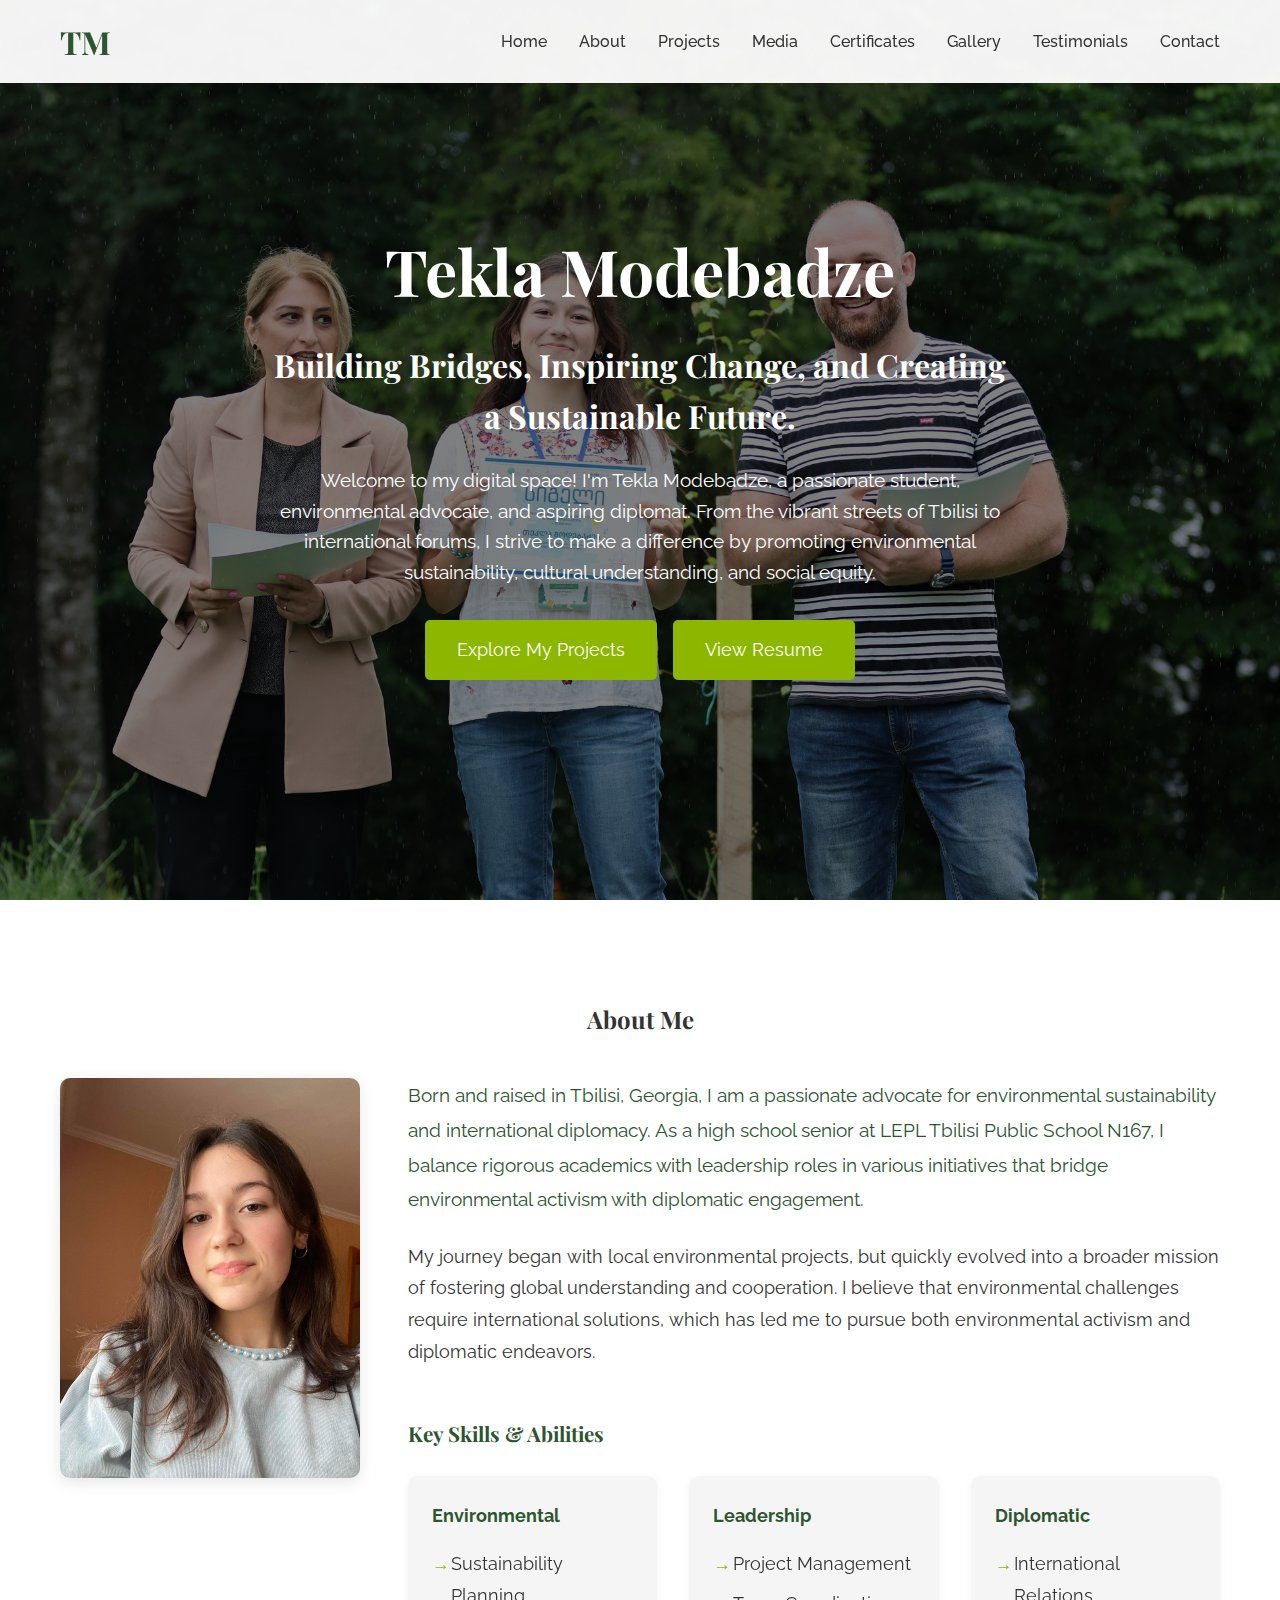
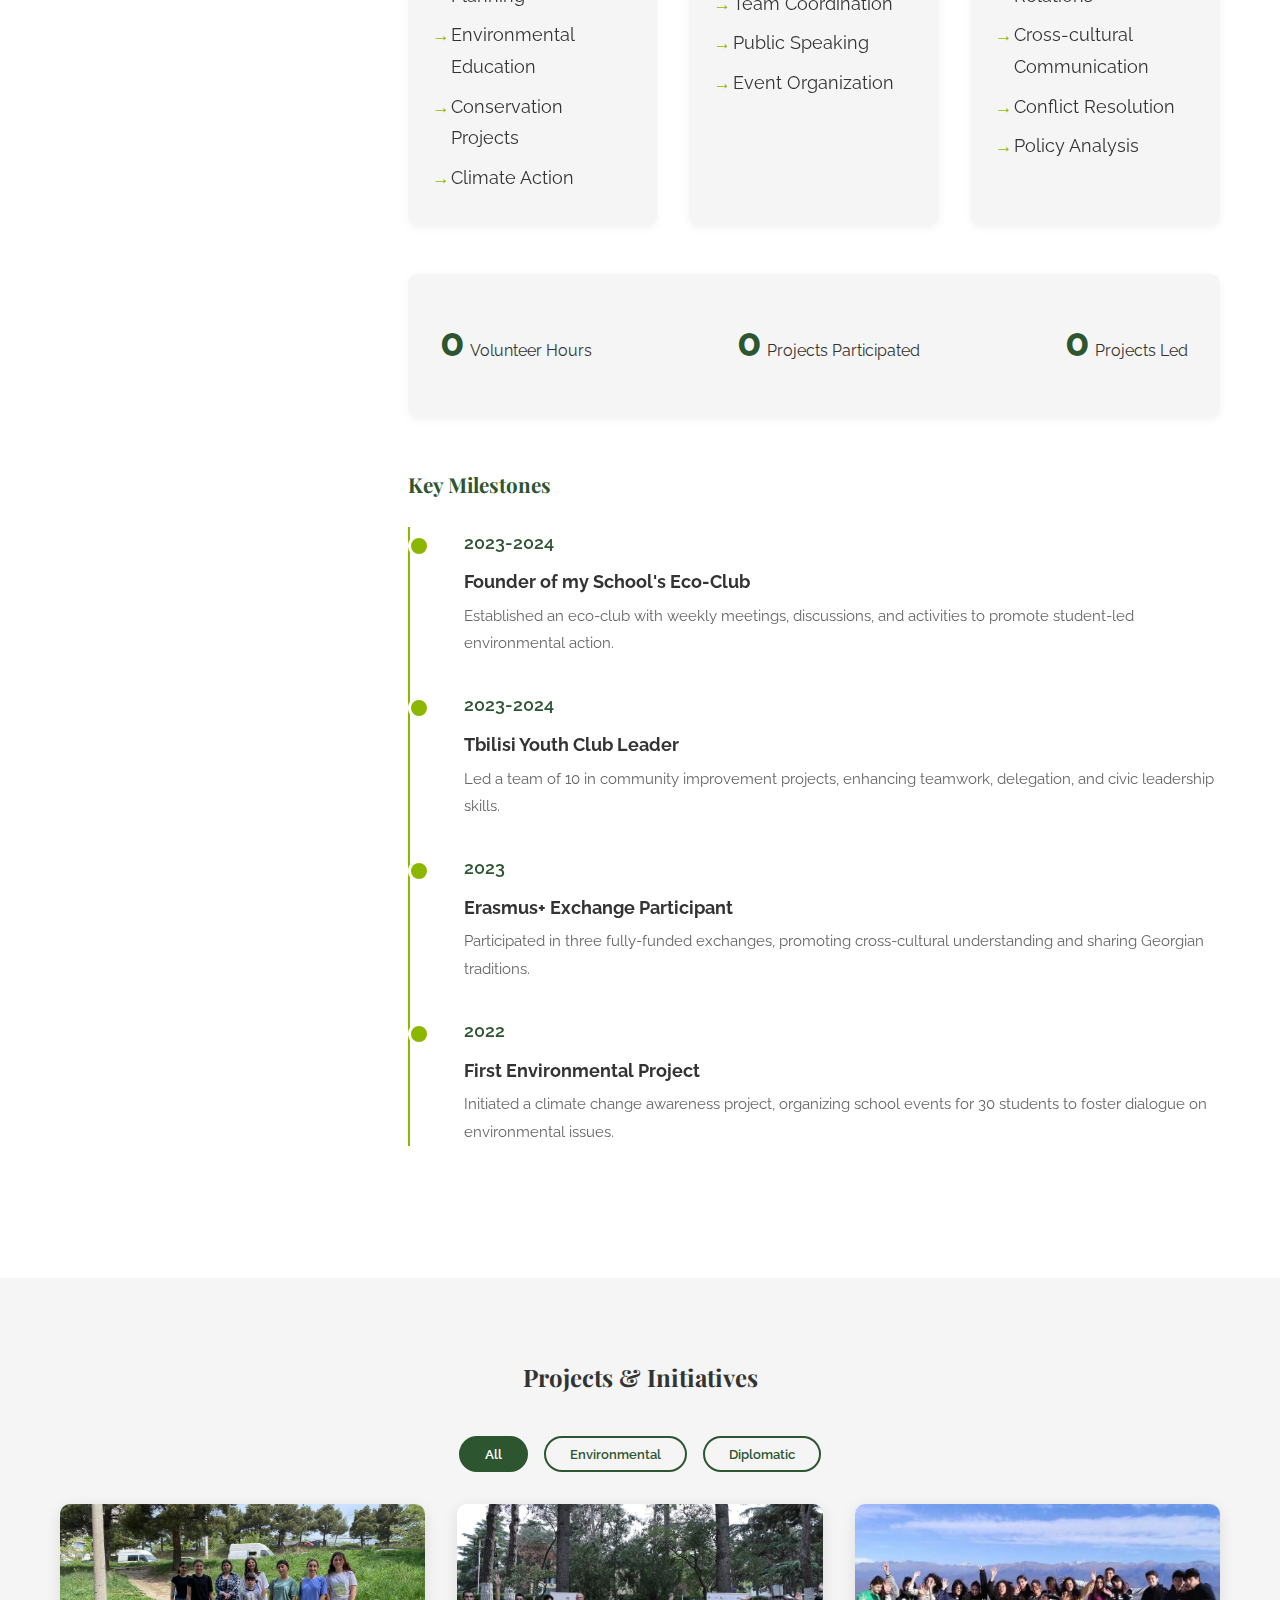
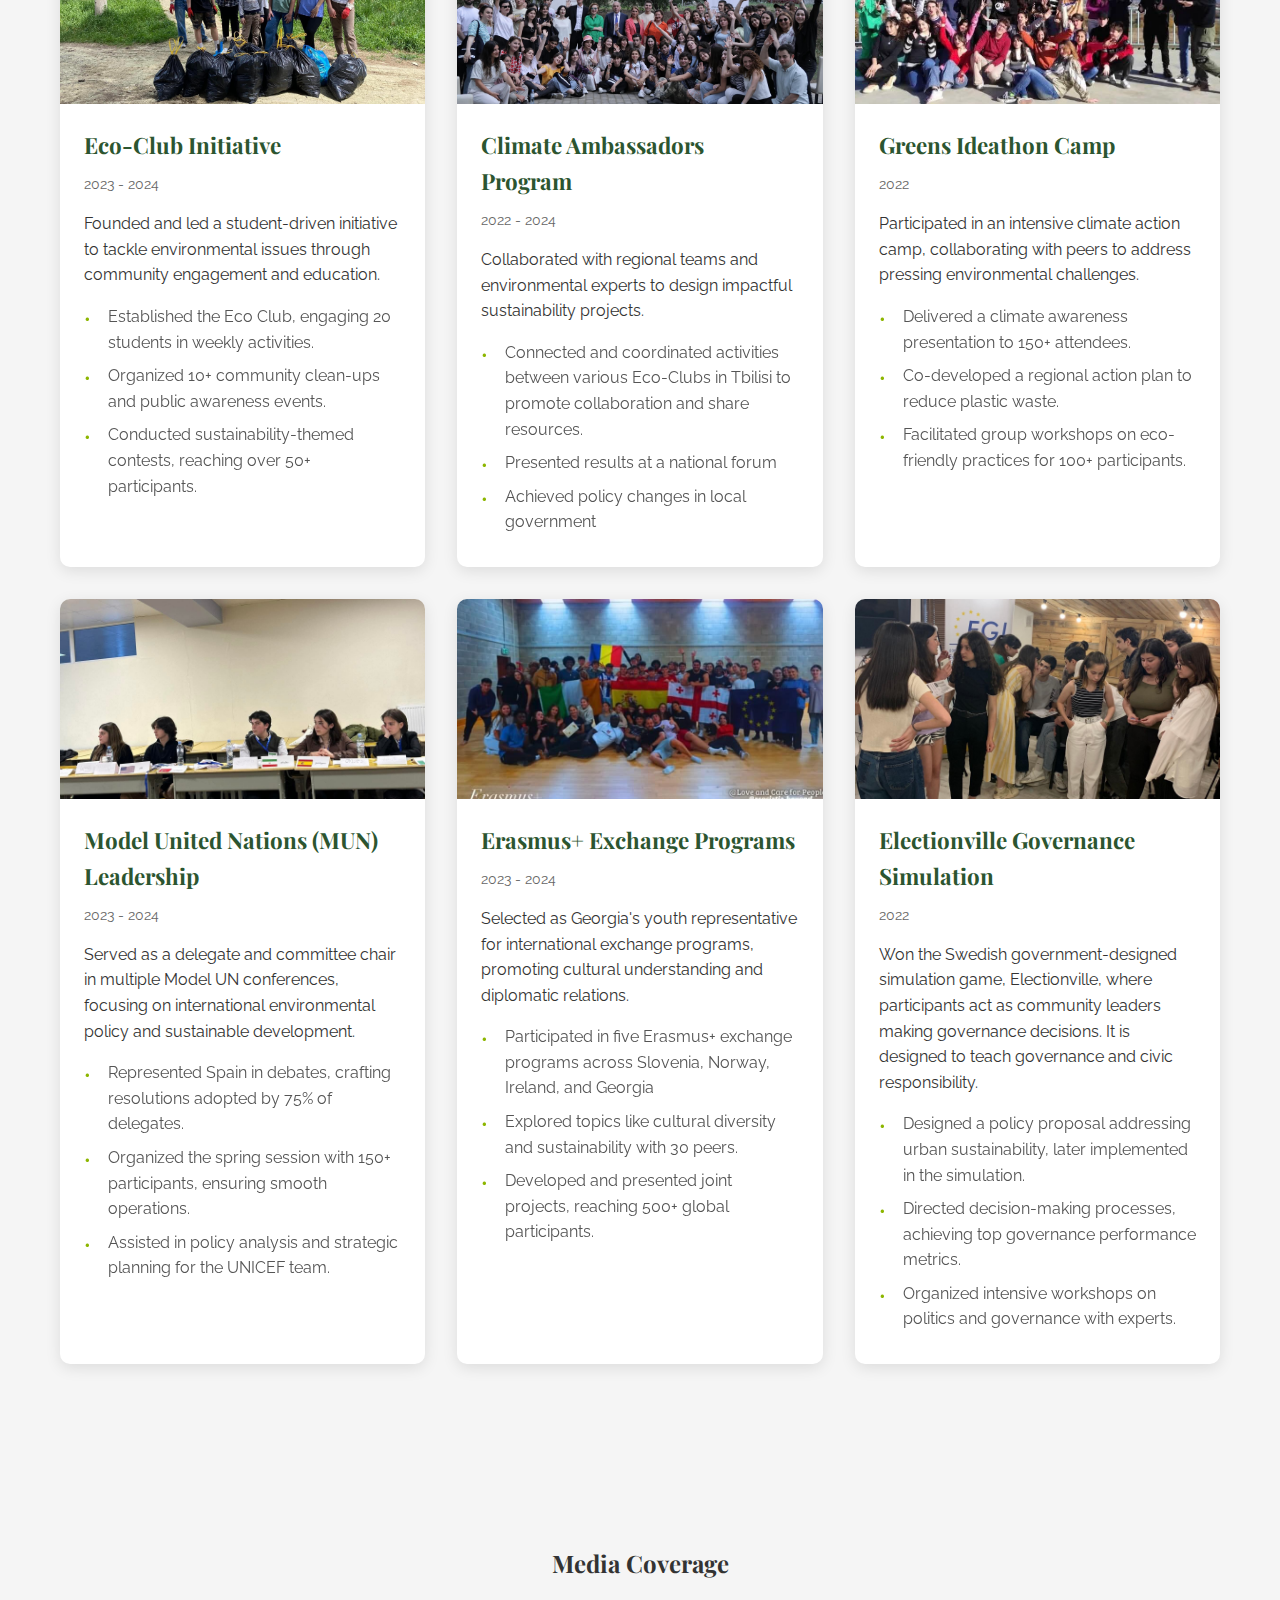
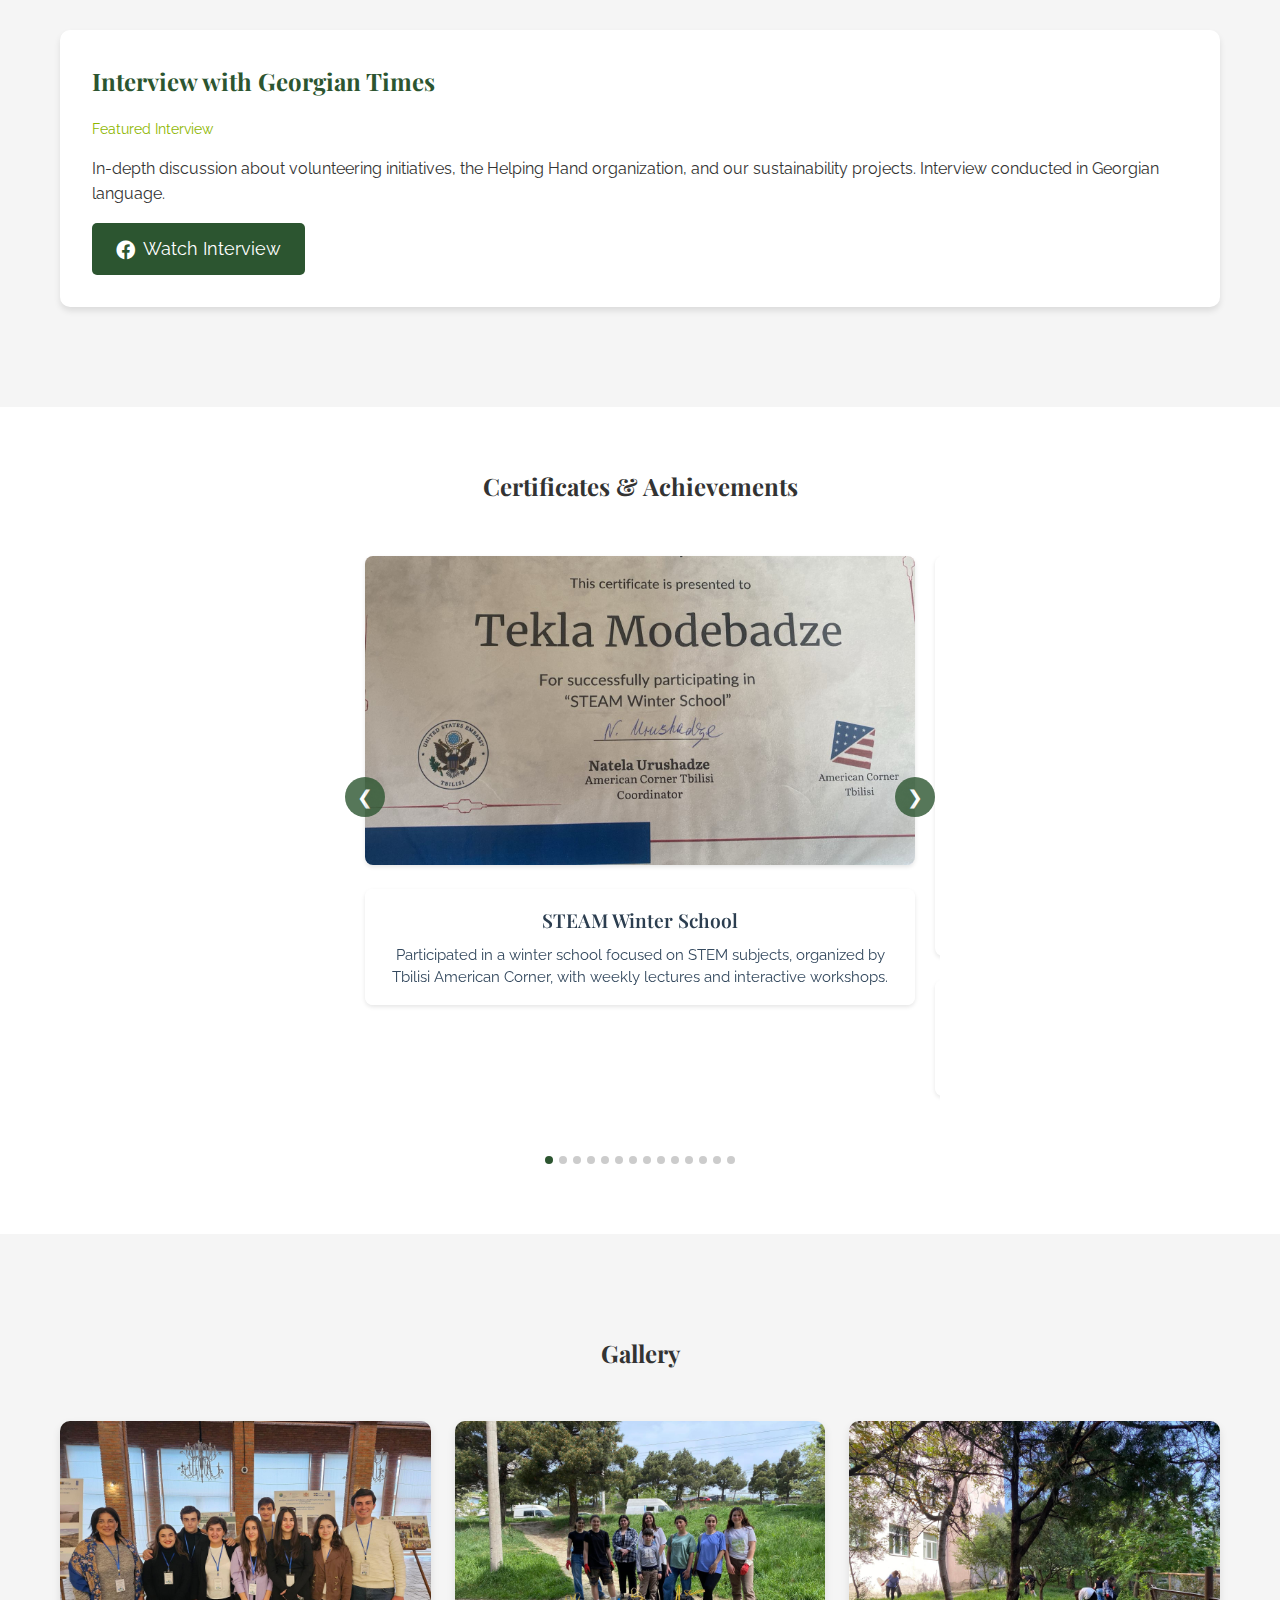
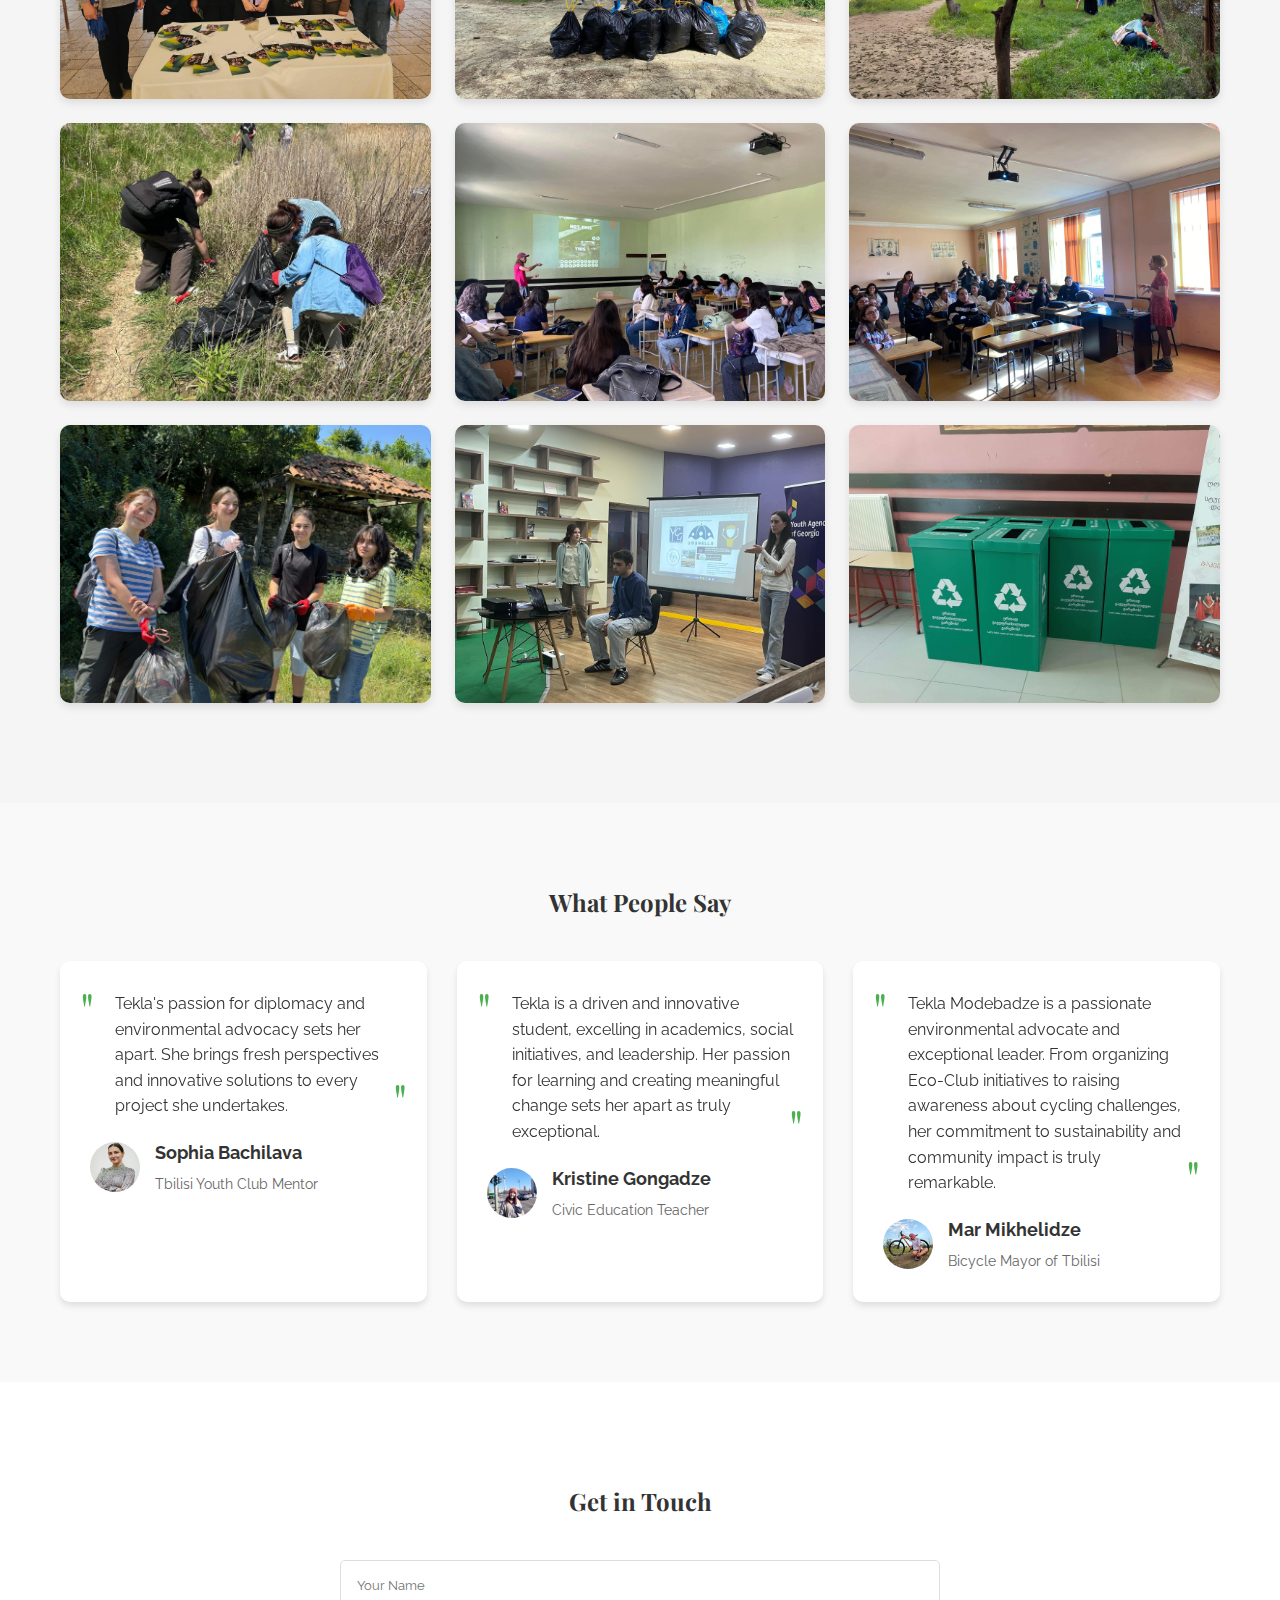
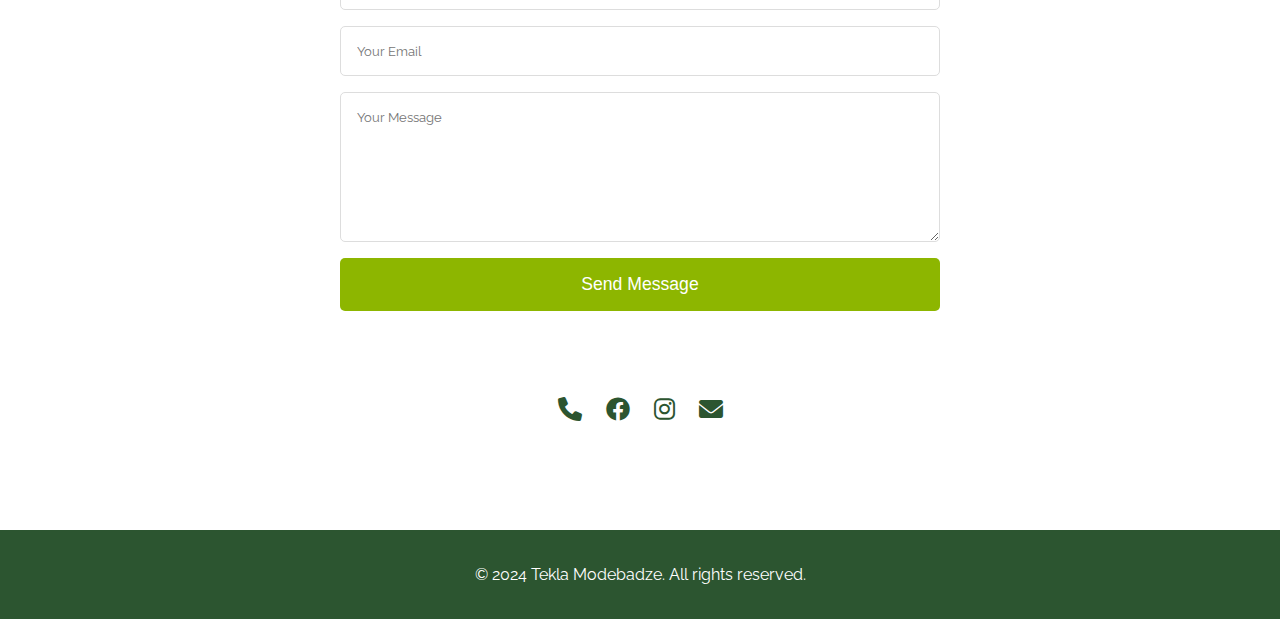
==== index.html @ 267bbb28 "Edited the projects section and added animated impact numbers" ====
<!DOCTYPE html>
<html lang="en">
  <head>
    <meta charset="UTF-8" />
    <meta name="viewport" content="width=device-width, initial-scale=1.0" />
    <title>Tekla Modebadze - Environmental Activist</title>

    <!-- Favicon -->
    <link rel="icon" type="image/svg+xml" href="favicon.svg" />
    <link rel="icon" type="image/png" href="favicon.png" />
    <!-- SEO Meta Tags -->
    <meta
      name="description"
      content="Tekla Modebadze - Environmental activist, student, and aspiring diplomat from Tbilisi, Georgia. Passionate about sustainability, cultural understanding, and social equity."
    />
    <meta
      name="keywords"
      content="Tekla Modebadze, Environmental Activist, Georgia, Tbilisi, Sustainability, Student Activist"
    />
    <meta name="author" content="Tekla Modebadze" />

    <!-- Google Analytics -->
    <script
      async
      src="https://www.googletagmanager.com/gtag/js?id=G-9ZKE1VG9BZ"
    ></script>
    <script>
      window.dataLayer = window.dataLayer || [];
      function gtag() {
        dataLayer.push(arguments);
      }
      gtag("js", new Date());
      gtag("config", "G-9ZKE1VG9BZ");
    </script>

    <!-- Open Graph / Social Media Meta Tags -->
    <meta
      property="og:title"
      content="Tekla Modebadze - Environmental Activist"
    />
    <meta
      property="og:description"
      content="Environmental activist, student, and aspiring diplomat from Tbilisi, Georgia. Passionate about sustainability and social equity."
    />
    <meta property="og:type" content="website" />

    <!-- Structured Data for Google -->
    <script type="application/ld+json">
      {
        "@context": "https://schema.org",
        "@type": "Person",
        "name": "Tekla Modebadze",
        "url": "https://tekklamodebadze.github.io",
        "jobTitle": "Environmental Activist",
        "description": "Environmental activist, student, and aspiring diplomat from Tbilisi, Georgia",
        "address": {
          "@type": "PostalAddress",
          "addressLocality": "Tbilisi",
          "addressCountry": "Georgia"
        }
      }
    </script>

    <link rel="stylesheet" href="styles.css" />
    <link
      rel="stylesheet"
      href="https://cdnjs.cloudflare.com/ajax/libs/font-awesome/6.0.0/css/all.min.css"
    />
    <link
      href="https://fonts.googleapis.com/css2?family=Playfair+Display:wght@400;700&family=Raleway:wght@300;400;600&display=swap"
      rel="stylesheet"
    />
  </head>
  <body>
    <nav class="navbar">
      <div class="nav-content">
        <div class="logo">TM</div>
        <button class="mobile-menu-btn">
          <span></span>
          <span></span>
          <span></span>
        </button>
        <ul class="nav-links">
          <li><a href="#home">Home</a></li>
          <li><a href="#about">About</a></li>
          <li><a href="#projects">Projects</a></li>
          <li><a href="#media">Media</a></li>
          <li><a href="#certificates">Certificates</a></li>
          <li><a href="#gallery">Gallery</a></li>
          <li><a href="#testimonials">Testimonials</a></li>
          <li><a href="#contact">Contact</a></li>
        </ul>
      </div>
    </nav>

    <section id="home" class="hero">
      <div class="hero-content">
        <h1>Tekla Modebadze</h1>
        <h2>
          Building Bridges, Inspiring Change, and Creating a Sustainable Future.
        </h2>
        <p>
          Welcome to my digital space! I'm Tekla Modebadze, a passionate
          student, environmental advocate, and aspiring diplomat. From the
          vibrant streets of Tbilisi to international forums, I strive to make a
          difference by promoting environmental sustainability, cultural
          understanding, and social equity.
        </p>
        <div class="hero-buttons">
          <a href="#projects" class="cta-button">Explore My Projects</a>
          <a
            href="resume/Tekla_Modebadze_Resume.pdf"
            target="_blank"
            class="cta-button resume-btn"
            >View Resume</a
          >
        </div>
      </div>
    </section>

    <section id="about" class="about">
      <div class="container">
        <h2>About Me</h2>
        <div class="about-content">
          <div class="about-image">
            <img src="images/my_headshot.jpg" alt="Tekla Modebadze" />
          </div>
          <div class="about-text">
            <p class="bio-intro">
              Born and raised in Tbilisi, Georgia, I am a passionate advocate
              for environmental sustainability and international diplomacy. As a
              high school senior at LEPL Tbilisi Public School N167, I balance
              rigorous academics with leadership roles in various initiatives
              that bridge environmental activism with diplomatic engagement.
            </p>
            <p class="bio-detail">
              My journey began with local environmental projects, but quickly
              evolved into a broader mission of fostering global understanding
              and cooperation. I believe that environmental challenges require
              international solutions, which has led me to pursue both
              environmental activism and diplomatic endeavors.
            </p>

            <div class="skills-section">
              <h3>Key Skills & Abilities</h3>
              <div class="skills-grid">
                <div class="skill-category">
                  <h4>Environmental</h4>
                  <ul>
                    <li>Sustainability Planning</li>
                    <li>Environmental Education</li>
                    <li>Conservation Projects</li>
                    <li>Climate Action</li>
                  </ul>
                </div>
                <div class="skill-category">
                  <h4>Leadership</h4>
                  <ul>
                    <li>Project Management</li>
                    <li>Team Coordination</li>
                    <li>Public Speaking</li>
                    <li>Event Organization</li>
                  </ul>
                </div>
                <div class="skill-category">
                  <h4>Diplomatic</h4>
                  <ul>
                    <li>International Relations</li>
                    <li>Cross-cultural Communication</li>
                    <li>Conflict Resolution</li>
                    <li>Policy Analysis</li>
                  </ul>
                </div>
              </div>
            </div>

            <div class="impact-numbers">
              <div class="impact-item">
                <span class="number" data-target="500">0</span>
                <span class="label">Volunteer Hours</span>
              </div>
              <div class="impact-item">
                <span class="number" data-target="20">0</span>
                <span class="label">Projects Participated</span>
              </div>
              <div class="impact-item">
                <span class="number" data-target="10">0</span>
                <span class="label">Projects Led</span>
              </div>
            </div>

            <div class="timeline-section">
              <h3>Key Milestones</h3>
              <div class="timeline">
                <div class="timeline-item">
                  <div class="timeline-date">2023-2024</div>
                  <div class="timeline-content">
                    <h4>Founder of my School's Eco-Club</h4>
                    <p>
                      Established an eco-club with weekly meetings, discussions,
                      and activities to promote student-led environmental
                      action.
                    </p>
                  </div>
                </div>
                <div class="timeline-item">
                  <div class="timeline-date">2023-2024</div>
                  <div class="timeline-content">
                    <h4>Tbilisi Youth Club Leader</h4>
                    <p>
                      Led a team of 10 in community improvement projects,
                      enhancing teamwork, delegation, and civic leadership
                      skills.
                    </p>
                  </div>
                </div>
                <div class="timeline-item">
                  <div class="timeline-date">2023</div>
                  <div class="timeline-content">
                    <h4>Erasmus+ Exchange Participant</h4>
                    <p>
                      Participated in three fully-funded exchanges, promoting
                      cross-cultural understanding and sharing Georgian
                      traditions.
                    </p>
                  </div>
                </div>
                <div class="timeline-item">
                  <div class="timeline-date">2022</div>
                  <div class="timeline-content">
                    <h4>First Environmental Project</h4>
                    <p>
                      Initiated a climate change awareness project, organizing
                      school events for 30 students to foster dialogue on
                      environmental issues.
                    </p>
                  </div>
                </div>
              </div>
            </div>
          </div>
        </div>
      </div>
    </section>

    <section id="projects" class="projects">
      <div class="container">
        <h2>Projects & Initiatives</h2>
        <div class="category-tabs">
          <button class="category-tab active" data-category="all">All</button>
          <button class="category-tab" data-category="environmental">
            Environmental
          </button>
          <button class="category-tab" data-category="diplomatic">
            Diplomatic
          </button>
        </div>
        <div class="projects-grid">
          <!-- Environmental Projects -->
          <div class="project-card" data-category="environmental">
            <div class="project-image">
              <img
                src="project_images/IMG_4350.JPG"
                alt="Eco-Club Initiative"
              />
            </div>
            <div class="project-content">
              <h3>Eco-Club Initiative</h3>
              <p class="project-date">2023 - 2024</p>
              <p class="project-description">
                Founded and led a student-driven initiative to tackle
                environmental issues through community engagement and education.
              </p>
              <ul class="project-highlights">
                <li>
                  Established the Eco Club, engaging 20 students in weekly
                  activities.
                </li>
                <li>
                  Organized 10+ community clean-ups and public awareness events.
                </li>
                <li>
                  Conducted sustainability-themed contests, reaching over 50+
                  participants.
                </li>
              </ul>
            </div>
          </div>

          <div class="project-card" data-category="environmental">
            <div class="project-image">
              <img
                src="project_images/climate ambassador camp.JPG"
                alt="Climate Ambassadors Program"
              />
            </div>
            <div class="project-content">
              <h3>Climate Ambassadors Program</h3>
              <p class="project-date">2022 - 2024</p>
              <p class="project-description">
                Collaborated with regional teams and environmental experts to
                design impactful sustainability projects.
              </p>
              <ul class="project-highlights">
                <li>
                  Connected and coordinated activities between various Eco-Clubs
                  in Tbilisi to promote collaboration and share resources.
                </li>
                <li>Presented results at a national forum</li>
                <li>Achieved policy changes in local government</li>
              </ul>
            </div>
          </div>

          <div class="project-card" data-category="environmental">
            <div class="project-image">
              <img
                src="project_images/Greens Camp.jpg"
                alt="Greens Ideathon Camp"
              />
            </div>
            <div class="project-content">
              <h3>Greens Ideathon Camp</h3>
              <p class="project-date">2022</p>
              <p class="project-description">
                Participated in an intensive climate action camp, collaborating
                with peers to address pressing environmental challenges.
              </p>
              <ul class="project-highlights">
                <li>
                  Delivered a climate awareness presentation to 150+ attendees.
                </li>
                <li>
                  Co-developed a regional action plan to reduce plastic waste.
                </li>
                <li>
                  Facilitated group workshops on eco-friendly practices for 100+
                  participants.
                </li>
              </ul>
            </div>
          </div>

          <!-- Diplomatic Projects -->
          <div class="project-card" data-category="diplomatic">
            <div class="project-image">
              <img
                src="project_images/spain delegate MUN.JPG"
                alt="Model United Nations (MUN) Leadership"
              />
            </div>
            <div class="project-content">
              <h3>Model United Nations (MUN) Leadership</h3>
              <p class="project-date">2023 - 2024</p>
              <p class="project-description">
                Served as a delegate and committee chair in multiple Model UN
                conferences, focusing on international environmental policy and
                sustainable development.
              </p>
              <ul class="project-highlights">
                <li>
                  Represented Spain in debates, crafting resolutions adopted by
                  75% of delegates.
                </li>
                <li>
                  Organized the spring session with 150+ participants, ensuring
                  smooth operations.
                </li>
                <li>
                  Assisted in policy analysis and strategic planning for the
                  UNICEF team.
                </li>
              </ul>
            </div>
          </div>

          <div class="project-card" data-category="diplomatic">
            <div class="project-image">
              <img
                src="project_images/Erasmus in Ireland.jpg"
                alt="Erasmus+ Exchange Programs"
              />
            </div>
            <div class="project-content">
              <h3>Erasmus+ Exchange Programs</h3>
              <p class="project-date">2023 - 2024</p>
              <p class="project-description">
                Selected as Georgia's youth representative for international
                exchange programs, promoting cultural understanding and
                diplomatic relations.
              </p>
              <ul class="project-highlights">
                <li>
                  Participated in five Erasmus+ exchange programs across
                  Slovenia, Norway, Ireland, and Georgia
                </li>
                <li>
                  Explored topics like cultural diversity and sustainability
                  with 30 peers.
                </li>
                <li>
                  Developed and presented joint projects, reaching 500+ global
                  participants.
                </li>
              </ul>
            </div>
          </div>

          <div class="project-card" data-category="diplomatic">
            <div class="project-image">
              <img
                src="project_images/electionville .JPG"
                alt="Electionville Governance Simulation"
              />
            </div>
            <div class="project-content">
              <h3>Electionville Governance Simulation</h3>
              <p class="project-date">2022</p>
              <p class="project-description">
                Won the Swedish government-designed simulation game,
                Electionville, where participants act as community leaders
                making governance decisions. It is designed to teach governance
                and civic responsibility.
              </p>
              <ul class="project-highlights">
                <li>
                  Designed a policy proposal addressing urban sustainability,
                  later implemented in the simulation.
                </li>
                <li>
                  Directed decision-making processes, achieving top governance
                  performance metrics.
                </li>
                <li>
                  Organized intensive workshops on politics and governance with
                  experts.
                </li>
              </ul>
            </div>
          </div>
        </div>
      </div>
    </section>

    <section id="media" class="media">
      <div class="container">
        <h2>Media Coverage</h2>
        <div class="media-grid">
          <div class="media-item">
            <div class="media-content">
              <h3>Interview with Georgian Times</h3>
              <p class="media-date">Featured Interview</p>
              <p class="project-description">
                In-depth discussion about volunteering initiatives, the Helping
                Hand organization, and our sustainability projects. Interview
                conducted in Georgian language.
              </p>
              <div class="media-social">
                <a
                  href="https://web.facebook.com/TVGeorgiantimes1/videos/1507266073519508"
                  target="_blank"
                  class="media-link"
                >
                  <i class="fab fa-facebook"></i> Watch Interview
                </a>
              </div>
            </div>
          </div>
        </div>
      </div>
    </section>

    <section id="certificates" class="certificates">
      <div class="container">
        <h2>Certificates & Achievements</h2>
        <div class="carousel-container">
          <div class="carousel-wrapper">
            <div class="carousel">
              <div class="carousel-slide">
                <img
                  src="certificates/WhatsApp Image 2024-11-22 at 09.00.56_4628edb5.jpg"
                  alt="STEAM Winter School Certificate"
                />
                <div class="certificate-description">
                  <h3>STEAM Winter School</h3>
                  <p>
                    Participated in a winter school focused on STEM subjects,
                    organized by Tbilisi American Corner, with weekly lectures
                    and interactive workshops.
                  </p>
                </div>
              </div>
              <div class="carousel-slide">
                <img
                  src="certificates/WhatsApp Image 2024-11-22 at 09.27.51_3d05eb66.jpg"
                  alt="Model United Nations Certificate"
                />
                <div class="certificate-description">
                  <h3>Model United Nations (MUN)</h3>
                  <p>
                    Served as an organizer, ensuring smooth project execution,
                    advising delegates, and assisting committee chairs.
                  </p>
                </div>
              </div>
              <div class="carousel-slide">
                <img
                  src="certificates/WhatsApp Image 2024-11-22 at 09.27.52_38df2a51.jpg"
                  alt="Electionville Simulation Certificate"
                />
                <div class="certificate-description">
                  <h3>Electionville Simulation</h3>
                  <p>
                    Participated in a Swedish government simulation game, acting
                    as a political party member to design an optimal city plan
                    and gain public support.
                  </p>
                </div>
              </div>
              <div class="carousel-slide">
                <img
                  src="certificates/WhatsApp Image 2024-11-22 at 09.27.53_a1383c9e.jpg"
                  alt="Franklin Academy Certificate"
                />
                <div class="certificate-description">
                  <h3>
                    Franklin Academy – Politics, Law, Economics, and
                    International Relations
                  </h3>
                  <p>
                    Completed a two-month weekend course featuring lectures and
                    discussions on core topics like politics, law, and
                    economics.
                  </p>
                </div>
              </div>
              <div class="carousel-slide">
                <img
                  src="certificates/WhatsApp Image 2024-11-22 at 09.27.53_da9d1df8.jpg"
                  alt="Franklin Academy Module I Certificate"
                />
                <div class="certificate-description">
                  <h3>Franklin Academy Module I Completion</h3>
                  <p>
                    Earned a certificate for completing the first module,
                    focusing on multidisciplinary education in humanities and
                    social sciences.
                  </p>
                </div>
              </div>
              <div class="carousel-slide">
                <img
                  src="certificates/WhatsApp Image 2024-11-22 at 09.27.54_02a00c94.jpg"
                  alt="Practically Speaking Certificate"
                />
                <div class="certificate-description">
                  <h3>Practically Speaking English Course</h3>
                  <p>
                    Attended a one-week intensive speaking course with American
                    teachers to enhance English communication skills.
                  </p>
                </div>
              </div>
              <div class="carousel-slide">
                <img
                  src="certificates/WhatsApp Image 2024-11-22 at 09.27.55_1b890014.jpg"
                  alt="Civic Education Teachers Forum Certificate"
                />
                <div class="certificate-description">
                  <h3>Civic Education Teachers Forum – Volunteer</h3>
                  <p>
                    Assisted in organizing and logistical support for the forum,
                    contributing to its smooth operation.
                  </p>
                </div>
              </div>
              <div class="carousel-slide">
                <img
                  src="certificates/WhatsApp Image 2024-11-22 at 09.27.55_b8d0922c.jpg"
                  alt="Step Forward Success Academy Certificate"
                />
                <div class="certificate-description">
                  <h3>Step Forward – Success Academy Graduate</h3>
                  <p>
                    Completed a nine-month project sponsored by PH
                    International. Attended weekly lectures, planned and
                    implemented projects addressing stray animal welfare,
                    environmental protection, and career orientation.
                  </p>
                </div>
              </div>
              <div class="carousel-slide">
                <img
                  src="certificates/WhatsApp Image 2024-11-22 at 09.27.56_70b25c10.jpg"
                  alt="Climate Ambassadors Camp Certificate"
                />
                <div class="certificate-description">
                  <h3>Climate Ambassadors Camp</h3>
                  <p>
                    Participated in workshops on environmental awareness and
                    impactful project planning, resulting in a local
                    environmental initiative.
                  </p>
                </div>
              </div>
              <div class="carousel-slide">
                <img
                  src="certificates/WhatsApp Image 2024-11-22 at 09.27.57_2a76a2e4.jpg"
                  alt="Develop Your City Certificate"
                />
                <div class="certificate-description">
                  <h3>Develop Your City Event</h3>
                  <p>
                    Represented school as a presenter, showcasing a detailed
                    urban development plan during the event.
                  </p>
                </div>
              </div>
              <div class="carousel-slide">
                <img
                  src="certificates/WhatsApp Image 2024-11-22 at 09.27.58_1f2605e4.jpg"
                  alt="Tbilisi Book Fest Certificate"
                />
                <div class="certificate-description">
                  <h3>Volunteer at Tbilisi Book Fest</h3>
                  <p>
                    Supported event organizers and engaged attendees in
                    promoting literature and reading culture.
                  </p>
                </div>
              </div>
              <div class="carousel-slide">
                <img
                  src="certificates/WhatsApp Image 2024-11-22 at 09.27.58_35037949.jpg"
                  alt="School Literature Conference Certificate"
                />
                <div class="certificate-description">
                  <h3>School Literature Conference</h3>
                  <p>
                    Presented an original paper at the conference, earning
                    recognition for academic contribution.
                  </p>
                </div>
              </div>
              <div class="carousel-slide">
                <img
                  src="certificates/WhatsApp Image 2024-11-22 at 09.27.58_608c64ec.jpg"
                  alt="General Mazniashvili Youth Legion Certificate"
                />
                <div class="certificate-description">
                  <h3>General Mazniashvili Youth Legion Graduate</h3>
                  <p>
                    Completed a three-month military and hiking course combining
                    theoretical lectures and practical outdoor exercises.
                  </p>
                </div>
              </div>
              <div class="carousel-slide">
                <img
                  src="certificates/WhatsApp Image 2024-11-22 at 09.27.58_f64fbbc0.jpg"
                  alt="Army Camp Certificate"
                />
                <div class="certificate-description">
                  <h3>Army Camp Participant</h3>
                  <p>
                    Selected as one of ten students to represent the school in a
                    five-day camp focused on military training, physical
                    activities, and team-building exercises.
                  </p>
                </div>
              </div>
            </div>
          </div>
          <button class="carousel-button prev" aria-label="Previous slide">
            ❮
          </button>
          <button class="carousel-button next" aria-label="Next slide">
            ❯
          </button>
          <div class="carousel-dots"></div>
        </div>
      </div>
    </section>

    <section id="gallery" class="gallery">
      <div class="container">
        <h2>Gallery</h2>
        <div class="gallery-grid">
          <div class="gallery-item">
            <img
              src="gallery_images/IMG_4203.JPG"
              alt="Gallery Image 1 - Tekla Modebadze at a community event"
            />
          </div>
          <div class="gallery-item">
            <img
              src="gallery_images/IMG_4350.JPG"
              alt="Gallery Image 2 - Tekla Modebadze participating in a tree planting event"
            />
          </div>
          <div class="gallery-item">
            <img
              src="gallery_images/IMG_4351.JPG"
              alt="Gallery Image 3 - Tekla Modebadze with a group of volunteers"
            />
          </div>
          <div class="gallery-item">
            <img
              src="gallery_images/IMG_4352.JPG"
              alt="Gallery Image 4 - Tekla Modebadze at a conference"
            />
          </div>
          <div class="gallery-item">
            <img
              src="gallery_images/IMG_4354.JPG"
              alt="Gallery Image 5 - Tekla Modebadze with a certificate"
            />
          </div>
          <div class="gallery-item">
            <img
              src="gallery_images/IMG_4356.JPG"
              alt="Gallery Image 6 - Tekla Modebadze at a workshop"
            />
          </div>
          <div class="gallery-item">
            <img
              src="gallery_images/IMG_4387.JPG"
              alt="Gallery Image 7 - Tekla Modebadze with a group of students"
            />
          </div>
          <div class="gallery-item">
            <img
              src="gallery_images/IMG_4388.JPG"
              alt="Gallery Image 8 - Tekla Modebadze at a community event"
            />
          </div>
          <div class="gallery-item">
            <img
              src="gallery_images/IMG_4395.JPG"
              alt="Gallery Image 9 - Tekla Modebadze with a certificate"
            />
          </div>
        </div>
      </div>
    </section>
    <section id="testimonials" class="testimonials">
      <div class="container">
        <h2>What People Say</h2>
        <div class="testimonials-grid">
          <div class="testimonial-card">
            <div class="testimonial-content">
              <p>
                Tekla's passion for diplomacy and environmental advocacy sets
                her apart. She brings fresh perspectives and innovative
                solutions to every project she undertakes.
              </p>
            </div>
            <div class="testimonial-author">
              <img src="testimonial_pics/Sophia.jpg" alt="Sophia Bachilava" />
              <div class="author-info">
                <h4>Sophia Bachilava</h4>
                <p>Tbilisi Youth Club Mentor</p>
              </div>
            </div>
          </div>

          <div class="testimonial-card">
            <div class="testimonial-content">
              <p>
                Tekla is a driven and innovative student, excelling in
                academics, social initiatives, and leadership. Her passion for
                learning and creating meaningful change sets her apart as truly
                exceptional.
              </p>
            </div>
            <div class="testimonial-author">
              <img src="testimonial_pics/civic.jpg" alt="Kristine Gongadze" />
              <div class="author-info">
                <h4>Kristine Gongadze</h4>
                <p>Civic Education Teacher</p>
              </div>
            </div>
          </div>

          <div class="testimonial-card">
            <div class="testimonial-content">
              <p>
                Tekla Modebadze is a passionate environmental advocate and
                exceptional leader. From organizing Eco-Club initiatives to
                raising awareness about cycling challenges, her commitment to
                sustainability and community impact is truly remarkable.
              </p>
            </div>
            <div class="testimonial-author">
              <img src="testimonial_pics/Mar.jpg" alt="Mar Mikhelidze" />
              <div class="author-info">
                <h4>Mar Mikhelidze</h4>
                <p>Bicycle Mayor of Tbilisi</p>
              </div>
            </div>
          </div>
        </div>
      </div>
    </section>
    <section id="contact" class="contact">
      <div class="container">
        <h2>Get in Touch</h2>
        <div class="contact-content">
          <form
            id="contact-form"
            action="https://formspree.io/f/xzzbvoal"
            method="POST"
          >
            <input type="text" name="name" placeholder="Your Name" required />
            <input
              type="email"
              name="email"
              placeholder="Your Email"
              required
            />
            <textarea
              name="message"
              placeholder="Your Message"
              required
            ></textarea>
            <button type="submit" class="cta-button">Send Message</button>
          </form>
          <div class="social-links">
            <a href="tel:+995599274386" class="social-icon"
              ><i class="fas fa-phone"></i
            ></a>
            <a
              href="https://web.facebook.com/profile.php?id=100016812368158&_rdc=1&_rdr#"
              class="social-icon"
              target="_blank"
              ><i class="fab fa-facebook"></i
            ></a>
            <a
              href="https://www.instagram.com/tekklamodebadze"
              class="social-icon"
              target="_blank"
              ><i class="fab fa-instagram"></i
            ></a>
            <a
              href="mailto:tekklamodebadze@gmail.com"
              class="social-icon"
              target="_blank"
              ><i class="fas fa-envelope"></i
            ></a>
          </div>
        </div>
      </div>
    </section>

    <div id="thank-you-modal" class="modal">
      <div class="modal-content">
        <span class="close-modal">&times;</span>
        <i class="fas fa-check-circle success-icon"></i>
        <h3>Thank You!</h3>
        <p>Your message has been sent successfully.</p>
        <p>I will get back to you soon.</p>
      </div>
    </div>

    <footer>
      <div class="container">
        <p>&copy; 2024 Tekla Modebadze. All rights reserved.</p>
      </div>
    </footer>
    <a href="#" class="back-to-top" aria-label="Back to top">
      <i class="fas fa-arrow-up"></i>
    </a>
    <script>
      // Mobile menu functionality
      const mobileMenuBtn = document.querySelector(".mobile-menu-btn");
      const navLinks = document.querySelector(".nav-links");

      mobileMenuBtn.addEventListener("click", () => {
        navLinks.classList.toggle("active");
      });

      // Close mobile menu when clicking a link
      document.querySelectorAll(".nav-links a").forEach((link) => {
        link.addEventListener("click", () => {
          navLinks.classList.remove("active");
        });
      });
      // Back to top button functionality
      const backToTopButton = document.querySelector(".back-to-top");

      window.addEventListener("scroll", () => {
        if (window.scrollY > 5000) {
          backToTopButton.classList.add("visible");
        } else {
          backToTopButton.classList.remove("visible");
        }
      });

      backToTopButton.addEventListener("click", (e) => {
        e.preventDefault();
        window.scrollTo({
          top: 0,
          behavior: "smooth",
        });
      });
    </script>

    <script src="script.js"></script>
    <script src="js/carousel.js"></script>
  </body>
</html>
---- styles.css ----
/* Global Styles */
:root {
  --primary-color: #2c5530;
  --secondary-color: #8db600;
  --text-color: #333;
  --light-bg: #f5f5f5;
  --white: #ffffff;
  --accent-color: #2c5530; /* Added accent color variable */
}

* {
  margin: 0;
  padding: 0;
  box-sizing: border-box;
}

html {
  scroll-behavior: smooth;
}

body {
  font-family: "Raleway", sans-serif;
  line-height: 1.6;
  color: var(--text-color);
  top: 0 !important;
}

.container {
  max-width: 1200px;
  margin: 0 auto;
  padding: 0 20px;
}

h1,
h2,
h3 {
  font-family: "Playfair Display", serif;
}

/* Global Section Styles */
section:not(.hero) h2 {
  text-align: center;
  margin-bottom: 2.5rem;
  font-family: "Playfair Display", serif;
  color: var(--text-color);
}

@media (max-width: 768px) {
  section:not(.hero) h2 {
    margin-bottom: 2rem;
  }
}

@media (max-width: 480px) {
  section:not(.hero) h2 {
    margin-bottom: 1.8rem;
  }
}

/* Navigation */
.navbar {
  position: fixed;
  width: 100%;
  background-color: rgba(255, 255, 255, 0.95);
  padding: 1rem 0;
  z-index: 1000;
  box-shadow: 0 2px 10px rgba(0, 0, 0, 0.1);
}

.nav-content {
  display: flex;
  justify-content: space-between;
  align-items: center;
  max-width: 1200px;
  margin: 0 auto;
  padding: 0 20px;
}

.logo {
  font-size: 2rem;
  font-weight: bold;
  color: var(--primary-color);
  font-family: "Playfair Display", serif;
}

.nav-links {
  display: flex;
  list-style: none;
  gap: 2rem;
}

.nav-links a {
  text-decoration: none;
  color: var(--text-color);
  font-weight: 500;
  transition: color 0.3s ease;
}

.nav-links a:hover {
  color: var(--secondary-color);
}

.nav-links .active {
  color: var(--accent-color);
}

/* Mobile Menu Button */
.mobile-menu-btn {
  display: none;
  cursor: pointer;
  background: none;
  border: none;
  padding: 0.5rem;
}

.mobile-menu-btn span {
  display: block;
  width: 25px;
  height: 3px;
  background-color: var(--primary-color);
  margin: 5px 0;
  transition: all 0.3s ease;
}

/* Hero Section */
.hero {
  height: 100vh;
  background: linear-gradient(rgba(0, 0, 0, 0.5), rgba(0, 0, 0, 0.5)),
    url("images/hero-bg.jpg");
  background-position: center;
  background-repeat: no-repeat;
  background-size: cover;
  background-attachment: fixed;
  display: flex;
  align-items: center;
  text-align: center;
  color: var(--white);
}

.hero-content {
  text-align: center;
  max-width: 800px;
  margin: 0 auto;
  padding: 2rem;
}

.hero h1 {
  font-size: 4rem;
  margin-bottom: 1rem;
  animation: fadeInUp 1s ease;
  color: var(--white);
}

.hero h2 {
  font-size: 2rem;
  margin-bottom: 1.5rem;
  animation: fadeInUp 1s ease 0.2s;
  animation-fill-mode: backwards;
  color: var(--white);
}

.hero p {
  font-size: 1.2rem;
  margin-bottom: 2rem;
  animation: fadeInUp 1s ease 0.4s;
  animation-fill-mode: backwards;
  color: var(--white);
}

.hero-buttons {
  display: flex;
  gap: 1rem;
  justify-content: center;
  margin-top: 2rem;
}

/* About Section */
.about {
  padding: 100px 0;
  background-color: var(--white);
}

.about-content {
  display: grid;
  grid-template-columns: 300px 1fr;
  gap: 3rem;
  align-items: start;
}

.about-image {
  position: sticky;
  top: 100px;
}

.about-image img {
  width: 100%;
  border-radius: 10px;
  box-shadow: 0 4px 15px rgba(0, 0, 0, 0.1);
}

.about-text {
  font-size: 1.1rem;
  line-height: 1.8;
}

.bio-intro {
  font-size: 1.2rem;
  margin-bottom: 1.5rem;
  color: var(--primary-color);
}

.bio-detail {
  margin-bottom: 2rem;
}

/* Skills Section */
.skills-section {
  margin: 3rem 0;
}

.skills-section h3 {
  margin-bottom: 1.5rem;
  color: var(--primary-color);
}

.skills-grid {
  display: grid;
  grid-template-columns: repeat(3, 1fr);
  gap: 2rem;
}

.skill-category {
  background: var(--light-bg);
  padding: 1.5rem;
  border-radius: 10px;
  box-shadow: 0 2px 10px rgba(0, 0, 0, 0.05);
}

.skill-category h4 {
  color: var(--primary-color);
  margin-bottom: 1rem;
  font-size: 1.1rem;
}

.skill-category ul {
  list-style: none;
  padding: 0;
}

.skill-category li {
  margin-bottom: 0.5rem;
  padding-left: 1.2rem;
  position: relative;
}

.skill-category li::before {
  content: "→";
  position: absolute;
  left: 0;
  color: var(--secondary-color);
}

/* Timeline Section */
.timeline-section {
  margin-top: 3rem;
}

.timeline-section h3 {
  margin-bottom: 1.5rem;
  color: var(--primary-color);
}

.timeline {
  position: relative;
  padding-left: 2rem;
}

.timeline::before {
  content: "";
  position: absolute;
  left: 0;
  top: 0;
  bottom: 0;
  width: 2px;
  background-color: var(--secondary-color);
}

.timeline-item {
  position: relative;
  margin-bottom: 2rem;
  padding-left: 1.5rem;
}

.timeline-item::before {
  content: "";
  position: absolute;
  left: -2rem;
  top: 0.5rem;
  width: 1rem;
  height: 1rem;
  background-color: var(--secondary-color);
  border: 3px solid var(--white);
  border-radius: 50%;
}

.timeline-date {
  font-weight: 600;
  color: var(--primary-color);
  margin-bottom: 0.5rem;
}

.timeline-content h4 {
  margin-bottom: 0.3rem;
  color: var(--text-color);
}

.timeline-content p {
  color: #666;
  font-size: 0.95rem;
}

/* Impact Numbers */
.impact-numbers {
  display: flex;
  justify-content: space-between;
  margin: 3rem 0;
  padding: 2rem;
  background-color: var(--light-bg);
  border-radius: 10px;
  box-shadow: 0 2px 10px rgba(0, 0, 0, 0.05);
}

.impact-item {
  text-align: center;
}

.impact-item .number {
  display: block;
  font-size: 2.5rem;
  font-weight: 700;
  color: var(--primary-color);
  margin-bottom: 0.5rem;
}

.impact-item .label {
  font-size: 1rem;
  color: var(--text-color);
}

/* Responsive Design */
@media (max-width: 992px) {
  .about-content {
    grid-template-columns: 1fr;
  }

  .about-image {
    max-width: 300px;
    margin: 0 auto 2rem;
    position: static;
  }

  .skills-grid {
    grid-template-columns: repeat(2, 1fr);
  }
}

@media (max-width: 768px) {
  .about {
    padding: 60px 0;
  }

  .skills-grid {
    grid-template-columns: 1fr;
  }

  .impact-numbers {
    flex-direction: column;
    gap: 2rem;
  }
}

/* Gallery Section */
.gallery {
  padding: 100px 0;
  background-color: var(--light-bg);
}

.gallery-grid {
  display: grid;
  grid-template-columns: repeat(auto-fit, minmax(300px, 1fr));
  gap: 1.5rem;
  margin-top: 3rem;
}

.gallery-item {
  position: relative;
  overflow: hidden;
  border-radius: 10px;
  box-shadow: 0 4px 8px rgba(0, 0, 0, 0.1);
  aspect-ratio: 4/3;
  transition: transform 0.3s ease;
}

.gallery-item:hover {
  transform: scale(1.02);
}

.gallery-item img {
  width: 100%;
  height: 100%;
  object-fit: cover;
  transition: transform 0.3s ease;
}

.gallery-item:hover img {
  transform: scale(1.1);
}

@media (max-width: 768px) {
  .gallery-grid {
    grid-template-columns: repeat(auto-fit, minmax(250px, 1fr));
  }
}

/* Media Section */
.media {
  padding: 100px 0;
  background-color: var(--light-bg);
}

.media-grid {
  display: grid;
  grid-template-columns: repeat(auto-fit, minmax(300px, 1fr));
  gap: 2rem;
  margin-top: 3rem;
}

.media-item {
  background-color: var(--white);
  border-radius: 10px;
  overflow: hidden;
  box-shadow: 0 4px 6px rgba(0, 0, 0, 0.1);
  transition: transform 0.3s ease;
}

.media-item:hover {
  transform: translateY(-5px);
}

.media-content {
  padding: 2rem;
}

.media-content h3 {
  color: var(--primary-color);
  margin-bottom: 1rem;
  font-size: 1.5rem;
}

.media-date {
  color: var(--secondary-color);
  font-size: 0.9rem;
  margin-bottom: 1rem;
}

.media-description {
  margin-bottom: 1.5rem;
  color: var(--text-color);
}

.media-social {
  display: flex;
  gap: 1rem;
}

.media-link {
  display: inline-flex;
  align-items: center;
  gap: 0.5rem;
  padding: 0.75rem 1.5rem;
  background-color: var(--primary-color);
  color: var(--white);
  text-decoration: none;
  border-radius: 5px;
  transition: background-color 0.3s ease;
  border: none;
  cursor: pointer;
  font-size: 1.1rem;
}

.media-link:hover {
  background-color: var(--secondary-color);
}

.media-link i {
  font-size: 1.2rem;
}

/* Projects Section */
.projects {
  padding: 80px 0;
  background-color: var(--light-bg);
}

.category-tabs {
  display: flex;
  justify-content: center;
  gap: 1rem;
  margin: 2rem 0;
}

.category-tab {
  padding: 0.5rem 1.5rem;
  border: 2px solid var(--primary-color);
  background: transparent;
  color: var(--primary-color);
  border-radius: 25px;
  cursor: pointer;
  font-family: "Raleway", sans-serif;
  font-weight: 600;
  transition: all 0.3s ease;
}

.category-tab:hover {
  background-color: var(--primary-color);
  color: white;
}

.category-tab.active {
  background-color: var(--primary-color);
  color: white;
}

.projects-grid {
  display: grid;
  grid-template-columns: repeat(auto-fit, minmax(300px, 1fr));
  gap: 2rem;
  margin-top: 2rem;
}

.project-card {
  background: var(--white);
  border-radius: 10px;
  overflow: hidden;
  box-shadow: 0 4px 15px rgba(0, 0, 0, 0.1);
  transition: transform 0.3s ease, box-shadow 0.3s ease;
}

.project-card:hover {
  transform: translateY(-5px);
  box-shadow: 0 6px 20px rgba(0, 0, 0, 0.15);
}

.project-image {
  width: 100%;
  height: 200px;
  overflow: hidden;
}

.project-image img {
  width: 100%;
  height: 100%;
  object-fit: cover;
  transition: transform 0.3s ease;
}

.project-card:hover .project-image img {
  transform: scale(1.05);
}

.project-content {
  padding: 1.5rem;
}

.project-content h3 {
  color: var(--primary-color);
  margin-bottom: 0.5rem;
  font-size: 1.4rem;
}

.project-date {
  color: #666;
  font-size: 0.9rem;
  margin-bottom: 1rem;
}

.project-description {
  margin-bottom: 1rem;
  color: var(--text-color);
  line-height: 1.6;
}

.project-highlights {
  list-style: none;
  padding-left: 0;
}

.project-highlights li {
  position: relative;
  padding-left: 1.5rem;
  margin-bottom: 0.5rem;
  color: #555;
}

.project-highlights li::before {
  content: "•";
  color: var(--secondary-color);
  position: absolute;
  left: 0;
  font-size: 1.2rem;
}

@media (max-width: 768px) {
  .projects {
    padding: 60px 0;
  }

  .projects-grid {
    grid-template-columns: 1fr;
    gap: 1.5rem;
  }

  .project-content {
    padding: 1.2rem;
  }
}

/* Certificates Section */
.certificates {
  padding: 60px 0;
  background-color: var(--white);
}

.carousel-container {
  position: relative;
  max-width: 600px;
  margin: 0 auto;
  overflow: hidden;
  touch-action: pan-y pinch-zoom;
  width: 100%;
  padding: 0 15px;
}

.carousel-wrapper {
  position: relative;
  -webkit-overflow-scrolling: touch;
}

.carousel {
  display: flex;
  transition: transform 0.5s ease-in-out;
  will-change: transform;
}

.carousel-slide {
  min-width: 100%;
  padding: 10px;
  user-select: none;
  -webkit-user-select: none;
}

.carousel-slide img {
  width: 100%;
  height: auto;
  max-height: 400px;
  object-fit: contain;
  border-radius: 8px;
  box-shadow: 0 2px 4px rgba(0, 0, 0, 0.1);
  cursor: pointer;
  -webkit-user-drag: none;
}

.certificate-description {
  padding: 1rem;
  text-align: center;
  background: rgba(255, 255, 255, 0.9);
  border-radius: 8px;
  margin-top: 1rem;
  box-shadow: 0 2px 4px rgba(0, 0, 0, 0.1);
}

.certificate-description h3 {
  color: #2c3e50;
  margin-bottom: 0.5rem;
  font-size: 1.2rem;
  font-weight: 600;
}

.certificate-description p {
  color: #34495e;
  font-size: 0.95rem;
  line-height: 1.5;
  margin: 0;
}

.carousel-button {
  position: absolute;
  top: 40%;
  transform: translateY(-50%);
  background-color: var(--primary-color);
  color: white;
  border: none;
  width: 40px;
  height: 40px;
  border-radius: 50%;
  cursor: pointer;
  font-size: 1.2rem;
  display: flex;
  align-items: center;
  justify-content: center;
  transition: all 0.3s ease;
  z-index: 10;
  -webkit-tap-highlight-color: transparent;
  opacity: 0.8;
}

.carousel-button:hover,
.carousel-button:active {
  background-color: var(--secondary-color);
  opacity: 1;
  transform: translateY(-50%) scale(1.1);
}

.carousel-button.prev {
  left: 5px;
}

.carousel-button.next {
  right: 5px;
}

.carousel-dots {
  display: flex;
  justify-content: center;
  margin-top: 10px;
  gap: 6px;
  padding: 10px 0;
}

.carousel-dot {
  width: 8px;
  height: 8px;
  border-radius: 50%;
  background-color: #ccc;
  cursor: pointer;
  transition: background-color 0.3s ease;
  -webkit-tap-highlight-color: transparent;
}

.carousel-dot.active {
  background-color: var(--primary-color);
}

.carousel-slide:active {
  transform: scale(0.98);
  transition: transform 0.2s ease;
}

.carousel-dot:active {
  transform: scale(1.2);
  transition: transform 0.2s ease;
}

@media (max-width: 768px) {
  .certificates {
    padding: 40px 0;
  }

  .carousel-container {
    padding: 0 10px;
  }

  .carousel-slide {
    padding: 5px;
  }

  .carousel-slide img {
    max-height: 300px;
    border-radius: 6px;
  }

  .certificate-description {
    padding: 0.8rem;
    margin-top: 0.8rem;
    border-radius: 6px;
  }

  .certificate-description h3 {
    font-size: 1.1rem;
    margin-bottom: 0.4rem;
  }

  .certificate-description p {
    font-size: 0.9rem;
    line-height: 1.4;
  }

  .carousel-button {
    width: 36px;
    height: 36px;
    font-size: 1rem;
    background-color: rgba(44, 85, 48, 0.9);
    top: 35%;
  }

  .carousel-button.prev {
    left: 8px;
  }

  .carousel-button.next {
    right: 8px;
  }

  .carousel-dots {
    gap: 12px;
    padding: 12px 0;
  }

  .carousel-dot {
    width: 10px;
    height: 10px;
  }
}

@media (max-width: 480px) {
  .certificates {
    padding: 30px 0;
  }

  .carousel-slide img {
    max-height: 250px;
  }

  .certificate-description {
    padding: 0.7rem;
    margin-top: 0.7rem;
  }

  .certificate-description h3 {
    font-size: 1rem;
  }

  .certificate-description p {
    font-size: 0.85rem;
    line-height: 1.3;
  }

  .carousel-button {
    width: 32px;
    height: 32px;
    font-size: 0.9rem;
  }

  .carousel-dots {
    gap: 10px;
    padding: 10px 0;
  }

  .carousel-dot {
    width: 8px;
    height: 8px;
  }
}

.translate-container {
  position: relative;
  margin-left: 15px;
}

.language-toggle {
  display: flex;
  align-items: center;
  gap: 8px;
}

.lang-label {
  font-size: 14px;
  font-weight: 600;
  color: var(--text-color);
  opacity: 0.5;
  transition: opacity 0.3s ease;
}

.lang-label.active {
  opacity: 1;
}

/* Toggle Switch */
.switch {
  position: relative;
  display: inline-block;
  width: 44px;
  height: 24px;
}

.switch input {
  opacity: 0;
  width: 0;
  height: 0;
}

.slider {
  position: absolute;
  cursor: pointer;
  top: 0;
  left: 0;
  right: 0;
  bottom: 0;
  background-color: #ccc;
  transition: 0.4s;
}

.slider:before {
  position: absolute;
  content: "";
  height: 18px;
  width: 18px;
  left: 3px;
  bottom: 3px;
  background-color: white;
  transition: 0.4s;
}

input:checked + .slider {
  background-color: var(--accent-color);
}

input:checked + .slider:before {
  transform: translateX(20px);
}

.slider.round {
  border-radius: 24px;
}

.slider.round:before {
  border-radius: 50%;
}

/* Mobile responsive styles */
@media (max-width: 768px) {
  .translate-container {
    margin: 10px 0;
    display: flex;
    justify-content: center;
  }

  .language-toggle {
    justify-content: center;
  }
}

/* Modal Styles */
.modal {
  display: none;
  position: fixed;
  z-index: 1000;
  left: 0;
  top: 0;
  width: 100%;
  height: 100%;
  background-color: rgba(0, 0, 0, 0.5);
  opacity: 0;
  transition: opacity 0.3s ease-in-out;
}

.modal.show {
  display: flex;
  opacity: 1;
  justify-content: center;
  align-items: center;
}

.modal-content {
  background-color: white;
  padding: 2rem;
  border-radius: 10px;
  text-align: center;
  position: relative;
  width: 90%;
  max-width: 400px;
  transform: translateY(-50px);
  opacity: 0;
  transition: all 0.3s ease-in-out;
}

.modal.show .modal-content {
  transform: translateY(0);
  opacity: 1;
}

.close-modal {
  position: absolute;
  right: 15px;
  top: 10px;
  font-size: 24px;
  cursor: pointer;
  color: #666;
  transition: color 0.2s;
}

.close-modal:hover {
  color: #333;
}

.success-icon {
  font-size: 48px;
  color: #4caf50;
  margin-bottom: 1rem;
}

.modal h3 {
  margin: 0.5rem 0;
  color: #333;
  font-family: "Playfair Display", serif;
}

.modal p {
  margin: 1rem 0;
  color: #666;
  font-family: "Raleway", sans-serif;
}

/* Footer */
footer {
  background-color: var(--primary-color);
  color: var(--white);
  padding: 2rem 0;
  text-align: center;
}

/* Buttons */
.cta-button {
  display: inline-block;
  padding: 1rem 2rem;
  background-color: var(--secondary-color);
  color: var(--white);
  text-decoration: none;
  border-radius: 5px;
  transition: background-color 0.3s ease;
  border: none;
  cursor: pointer;
  font-size: 1.1rem;
}

.cta-button:hover {
  background-color: var(--primary-color);
}

/* Animations */
@keyframes fadeInUp {
  from {
    opacity: 0;
    transform: translateY(20px);
  }
  to {
    opacity: 1;
    transform: translateY(0);
  }
}

/* Responsive Design */
@media screen and (max-width: 768px) {
  /* Typography */
  h1 {
    font-size: 2rem;
  }

  h2 {
    font-size: 1.5rem;
  }

  p {
    font-size: 0.9rem;
  }

  /* Navigation */
  .mobile-menu-btn {
    display: block;
  }

  .nav-links {
    display: none;
    position: fixed;
    top: 70px;
    left: 0;
    width: 100%;
    background-color: rgba(255, 255, 255, 0.95);
    flex-direction: column;
    padding: 1rem 0;
    gap: 1rem;
    text-align: center;
  }

  .nav-links.active {
    display: flex;
  }

  /* Hero Section */
  .hero {
    background-attachment: scroll;
    height: auto;
    min-height: 100vh;
    padding: 6rem 1rem 3rem;
  }

  .hero-content {
    padding: 1rem;
  }

  .hero-buttons {
    flex-direction: column;
    gap: 1rem;
  }

  /* Sections */
  .container {
    padding: 0 1rem;
  }

  section {
    padding: 3rem 0;
  }

  /* Gallery */
  .gallery-grid {
    grid-template-columns: 1fr;
    gap: 1rem;
  }

  /* Contact */
  .contact-form {
    padding: 1rem;
  }
}

/* Tablet Devices */
@media (max-width: 1024px) {
  .certificates {
    padding: 50px 0;
  }

  .carousel-container {
    max-width: 90%;
  }

  .carousel-slide img {
    max-height: 350px;
  }
}

/* Mobile Devices */
@media (max-width: 768px) {
  .certificates {
    padding: 40px 0;
  }

  .carousel-container {
    max-width: 95%;
  }

  .carousel-slide {
    padding: 5px;
  }

  .carousel-slide img {
    max-height: 300px;
  }

  .carousel-button {
    width: 28px;
    height: 28px;
    font-size: 1rem;
    opacity: 0.8;
  }

  .certificate-description {
    padding: 8px;
    margin-top: 8px;
  }

  .certificate-description h3 {
    font-size: 1.1rem;
  }

  .certificate-description p {
    font-size: 0.9rem;
  }

  .carousel-dots {
    gap: 8px;
    padding: 8px 0;
  }

  .carousel-dot {
    width: 10px;
    height: 10px;
  }
}

/* Small Mobile Devices */
@media (max-width: 480px) {
  .certificates {
    padding: 30px 0;
  }

  .carousel-slide img {
    max-height: 250px;
  }

  .carousel-button {
    width: 24px;
    height: 24px;
    font-size: 0.9rem;
  }

  .certificate-description p {
    font-size: 0.8rem;
  }

  .carousel-dots {
    gap: 6px;
  }
}

/* Landscape Mode */
@media (max-height: 480px) and (orientation: landscape) {
  .certificates {
    padding: 20px 0;
  }

  .carousel-slide img {
    max-height: 200px;
  }

  .certificate-description {
    margin-top: 5px;
    padding: 5px;
  }
}

/* Translation Toggle Button Styles */
.translate-container {
  position: relative;
}

.translate-toggle {
  background: none;
  border: 1px solid var(--accent-color);
  color: var(--text-color);
  padding: 5px 10px;
  border-radius: 4px;
  cursor: pointer;
  display: flex;
  align-items: center;
  gap: 5px;
  transition: all 0.3s ease;
}

.translate-toggle:hover {
  background: var(--accent-color);
  color: white;
}

.translate-toggle .lang-label {
  font-size: 14px;
  font-weight: 600;
}

.translate-toggle i {
  font-size: 16px;
}

/* Mobile responsive styles */
@media (max-width: 768px) {
  .translate-container {
    margin-top: 10px;
  }

  .translate-toggle {
    width: 100%;
    justify-content: center;
  }
}

/* Certificate Modal Styles */
.certificate-modal {
  display: none;
  position: fixed;
  z-index: 2000;
  left: 0;
  top: 0;
  width: 100%;
  height: 100%;
  background-color: rgba(0, 0, 0, 0.9);
  opacity: 0;
  transition: opacity 0.3s ease-in-out;
}

.certificate-modal.show {
  display: flex;
  opacity: 1;
  justify-content: center;
  align-items: center;
}

.certificate-modal-content {
  position: relative;
  width: 90%;
  max-width: 900px;
  max-height: 85vh;
  background-color: white;
  border-radius: 12px;
  padding: 2rem;
  display: flex;
  flex-direction: column;
  gap: 1.5rem;
  box-shadow: 0 4px 20px rgba(0, 0, 0, 0.2);
}

.certificate-modal-image {
  width: 100%;
  max-height: 60vh;
  object-fit: contain;
  border-radius: 8px;
}

.certificate-modal-description {
  text-align: center;
}

.certificate-modal-description h3 {
  color: var(--primary-color);
  margin-bottom: 0.75rem;
  font-size: 1.3rem;
}

.certificate-modal-description p {
  color: var(--text-color);
  font-size: 1rem;
  line-height: 1.6;
  margin: 0;
}

.certificate-modal-close {
  position: absolute;
  right: 1rem;
  top: 1rem;
  color: var(--text-color);
  font-size: 28px;
  font-weight: bold;
  cursor: pointer;
  width: 32px;
  height: 32px;
  display: flex;
  align-items: center;
  justify-content: center;
  transition: color 0.3s ease;
  background: none;
  border: none;
  padding: 0;
  z-index: 2;
}

.certificate-modal-close:hover {
  color: var(--secondary-color);
}

.modal-nav-button {
  position: absolute;
  top: 50%;
  transform: translateY(-50%);
  background-color: rgba(44, 85, 48, 0.8);
  color: white;
  border: none;
  width: 40px;
  height: 40px;
  border-radius: 50%;
  cursor: pointer;
  font-size: 1.5rem;
  display: flex;
  align-items: center;
  justify-content: center;
  transition: all 0.3s ease;
  z-index: 10;
  -webkit-tap-highlight-color: transparent;
}

.modal-nav-button:hover,
.modal-nav-button:focus {
  background-color: var(--secondary-color);
  transform: translateY(-50%) scale(1.1);
}

.modal-nav-button.prev {
  left: 1rem;
}

.modal-nav-button.next {
  right: 1rem;
}

@media (max-width: 768px) {
  .modal-nav-button {
    width: 36px;
    height: 36px;
    font-size: 1.2rem;
  }

  .modal-nav-button.prev {
    left: 0.5rem;
  }

  .modal-nav-button.next {
    right: 0.5rem;
  }
}

/* Contact Section */
.contact {
  padding: 100px 0;
}

.contact-content {
  display: flex;
  flex-direction: column;
  align-items: center;
  gap: 3rem;
}

#contact-form {
  width: 100%;
  max-width: 600px;
  display: flex;
  flex-direction: column;
  gap: 1rem;
}

#contact-form input,
#contact-form textarea {
  padding: 1rem;
  border: 1px solid #ddd;
  border-radius: 5px;
  font-family: inherit;
}

#contact-form textarea {
  height: 150px;
  resize: vertical;
}

.social-links {
  display: flex;
  gap: 1.5rem;
  margin-top: 2rem;
}

.social-icon {
  font-size: 1.5rem;
  color: var(--primary-color);
  transition: color 0.3s ease;
}

.social-icon:hover {
  color: var(--secondary-color);
}

/* Testimonials Section */
.testimonials {
  padding: 80px 0;
  background-color: #f9f9f9;
}

.testimonials-grid {
  display: grid;
  grid-template-columns: repeat(auto-fit, minmax(300px, 1fr));
  gap: 30px;
  margin-top: 40px;
}

.testimonial-card {
  background: white;
  padding: 30px;
  border-radius: 10px;
  box-shadow: 0 4px 6px rgba(0, 0, 0, 0.1);
  transition: transform 0.3s ease;
}

.testimonial-card:hover {
  transform: translateY(-5px);
}

.testimonial-content {
  position: relative;
  padding-left: 25px;
  margin-bottom: 20px;
}

.testimonial-content::before {
  content: '"';
  font-size: 48px;
  color: #4caf50;
  position: absolute;
  left: -10px;
  top: -20px;
  font-family: "Playfair Display", serif;
}

.testimonial-content::after {
  content: '"';
  font-size: 48px;
  color: #4caf50;
  position: absolute;
  right: -10px;
  bottom: -20px;
  font-family: "Playfair Display", serif;
}

.testimonial-author {
  display: flex;
  align-items: center;
  gap: 15px;
}

.testimonial-author img {
  width: 50px;
  height: 50px;
  border-radius: 50%;
  object-fit: cover;
}

.author-info h4 {
  margin: 0;
  color: #333;
  font-size: 1.1em;
}

.author-info p {
  margin: 5px 0 0;
  color: #666;
  font-size: 0.9em;
}

@media (max-width: 768px) {
  .testimonials-grid {
    grid-template-columns: 1fr;
  }
}

/* Back to Top Button */
.back-to-top {
  position: fixed;
  bottom: 30px;
  right: 30px;
  background-color: #4caf50;
  color: white;
  width: 50px;
  height: 50px;
  border-radius: 50%;
  display: flex;
  align-items: center;
  justify-content: center;
  text-decoration: none;
  opacity: 0;
  visibility: hidden;
  transition: all 0.3s ease;
  box-shadow: 0 2px 5px rgba(0, 0, 0, 0.2);
  z-index: 1000;
}

.back-to-top.visible {
  opacity: 1;
  visibility: visible;
}

.back-to-top:hover {
  background-color: #45a049;
  transform: translateY(-3px);
}

.back-to-top i {
  font-size: 24px;
}

@media (max-width: 768px) {
  .back-to-top {
    bottom: 20px;
    right: 20px;
    width: 40px;
    height: 40px;
  }

  .back-to-top i {
    font-size: 20px;
  }
}
.impact-numbers .number {
  font-size: 2.5rem;
  font-weight: bold;
  color: var(--primary-color);
  display: inline-block;
  transition: transform 0.3s ease;
}

.impact-numbers .number.animated {
  animation: countUp 2s ease-out forwards;
}

@keyframes countUp {
  0% {
    transform: translateY(20px);
    opacity: 0;
  }
  100% {
    transform: translateY(0);
    opacity: 1;
  }
}
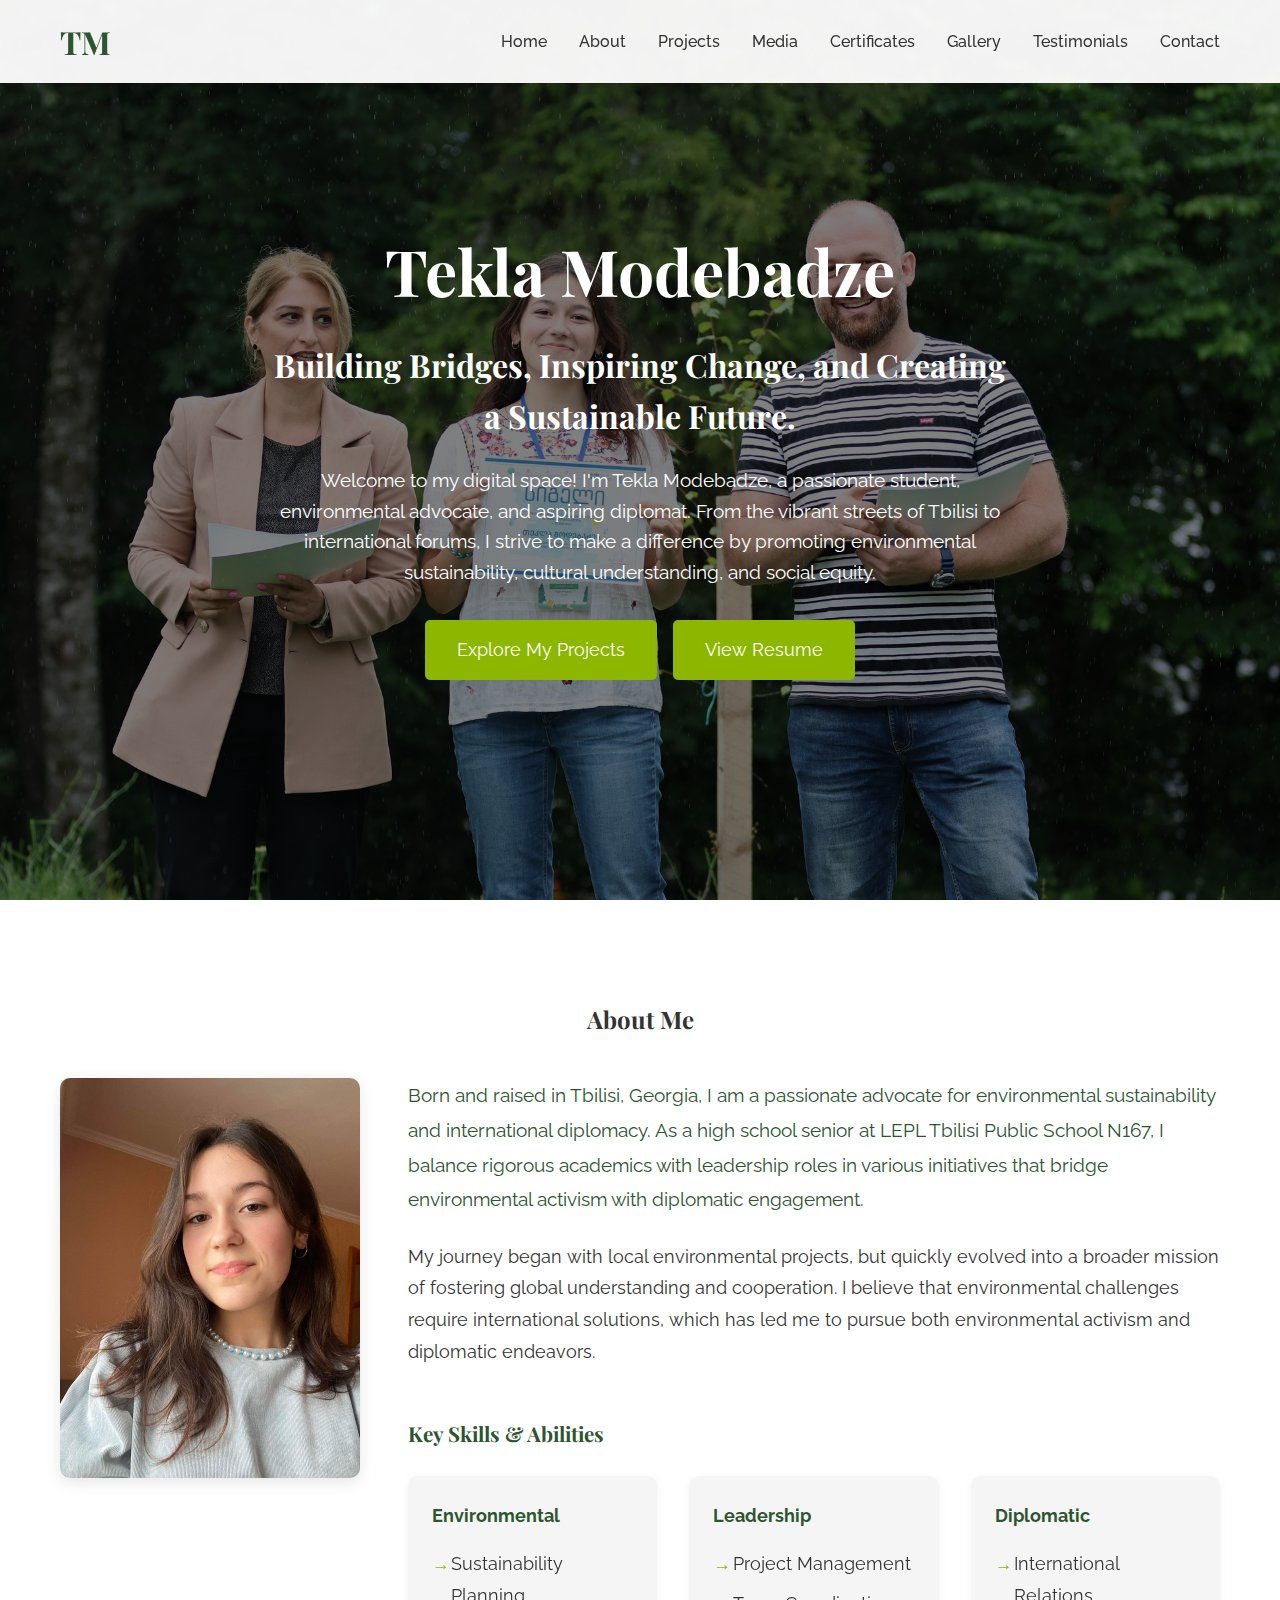
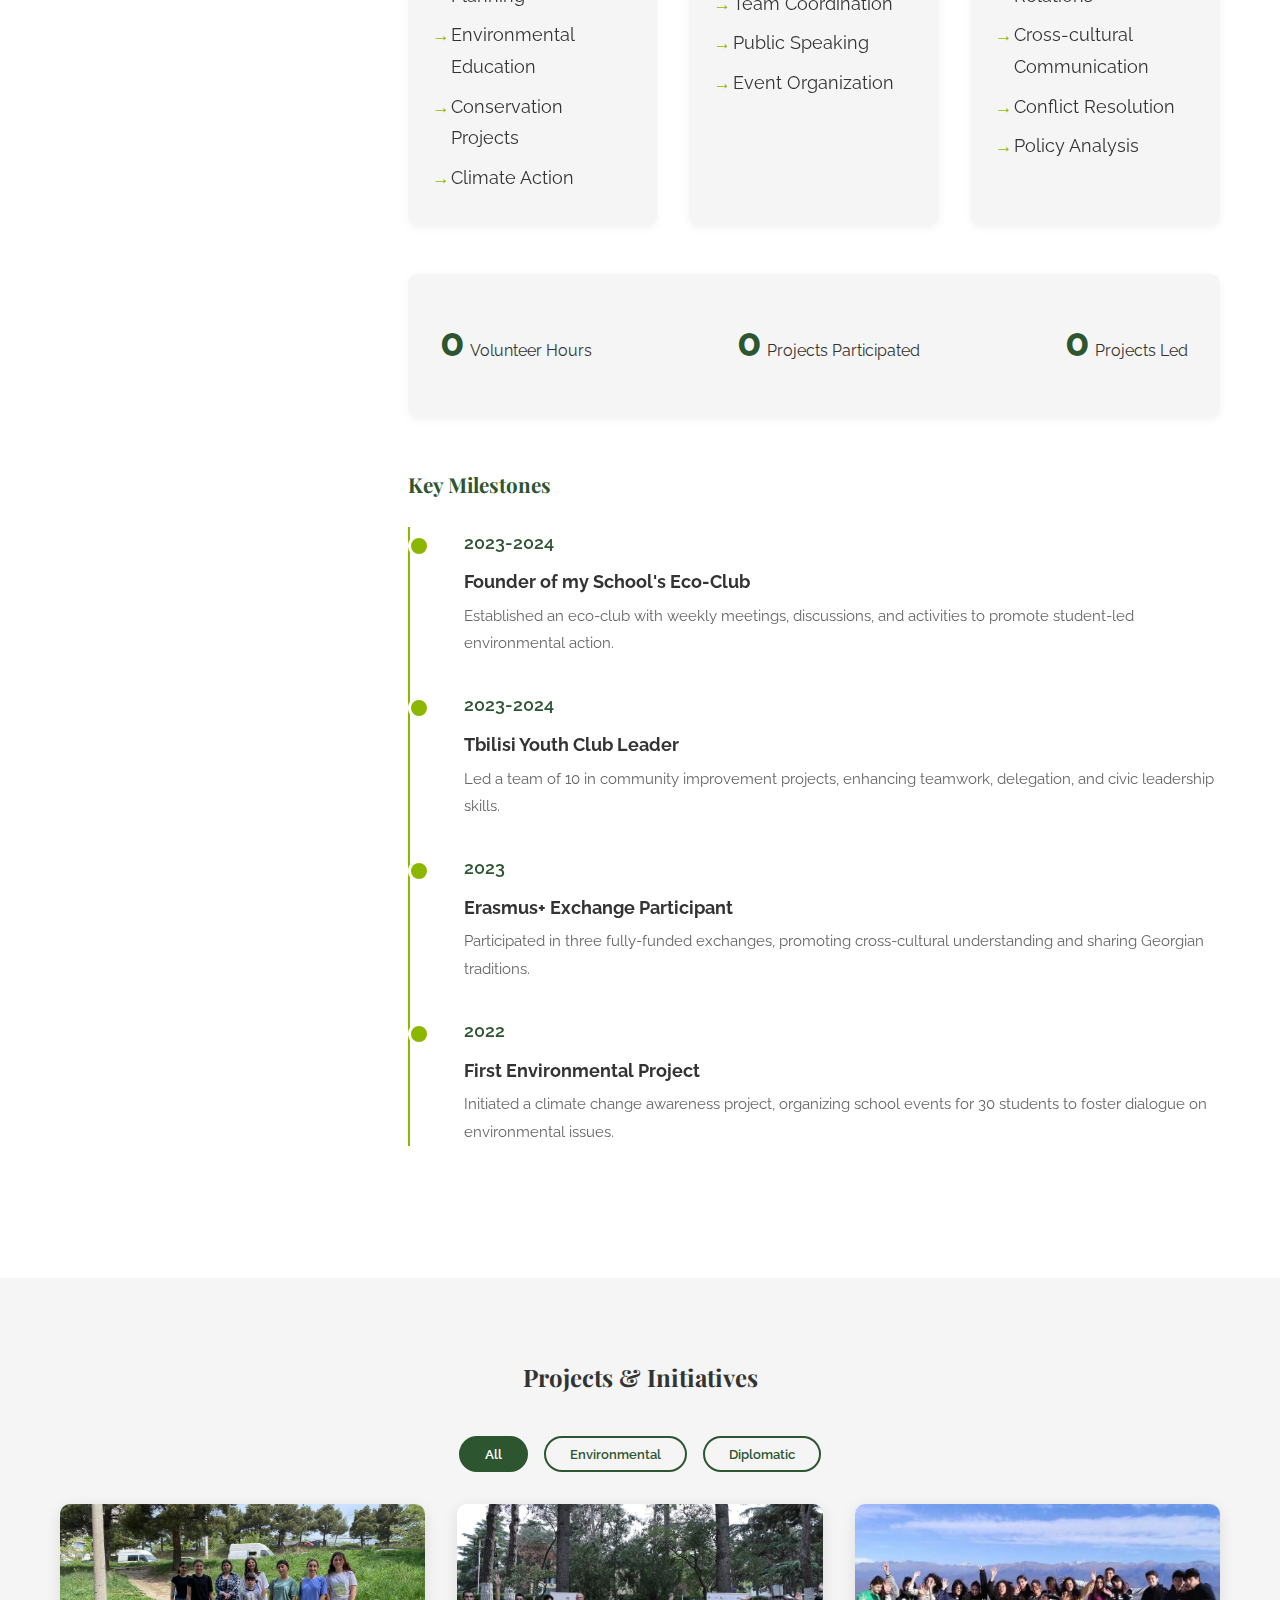
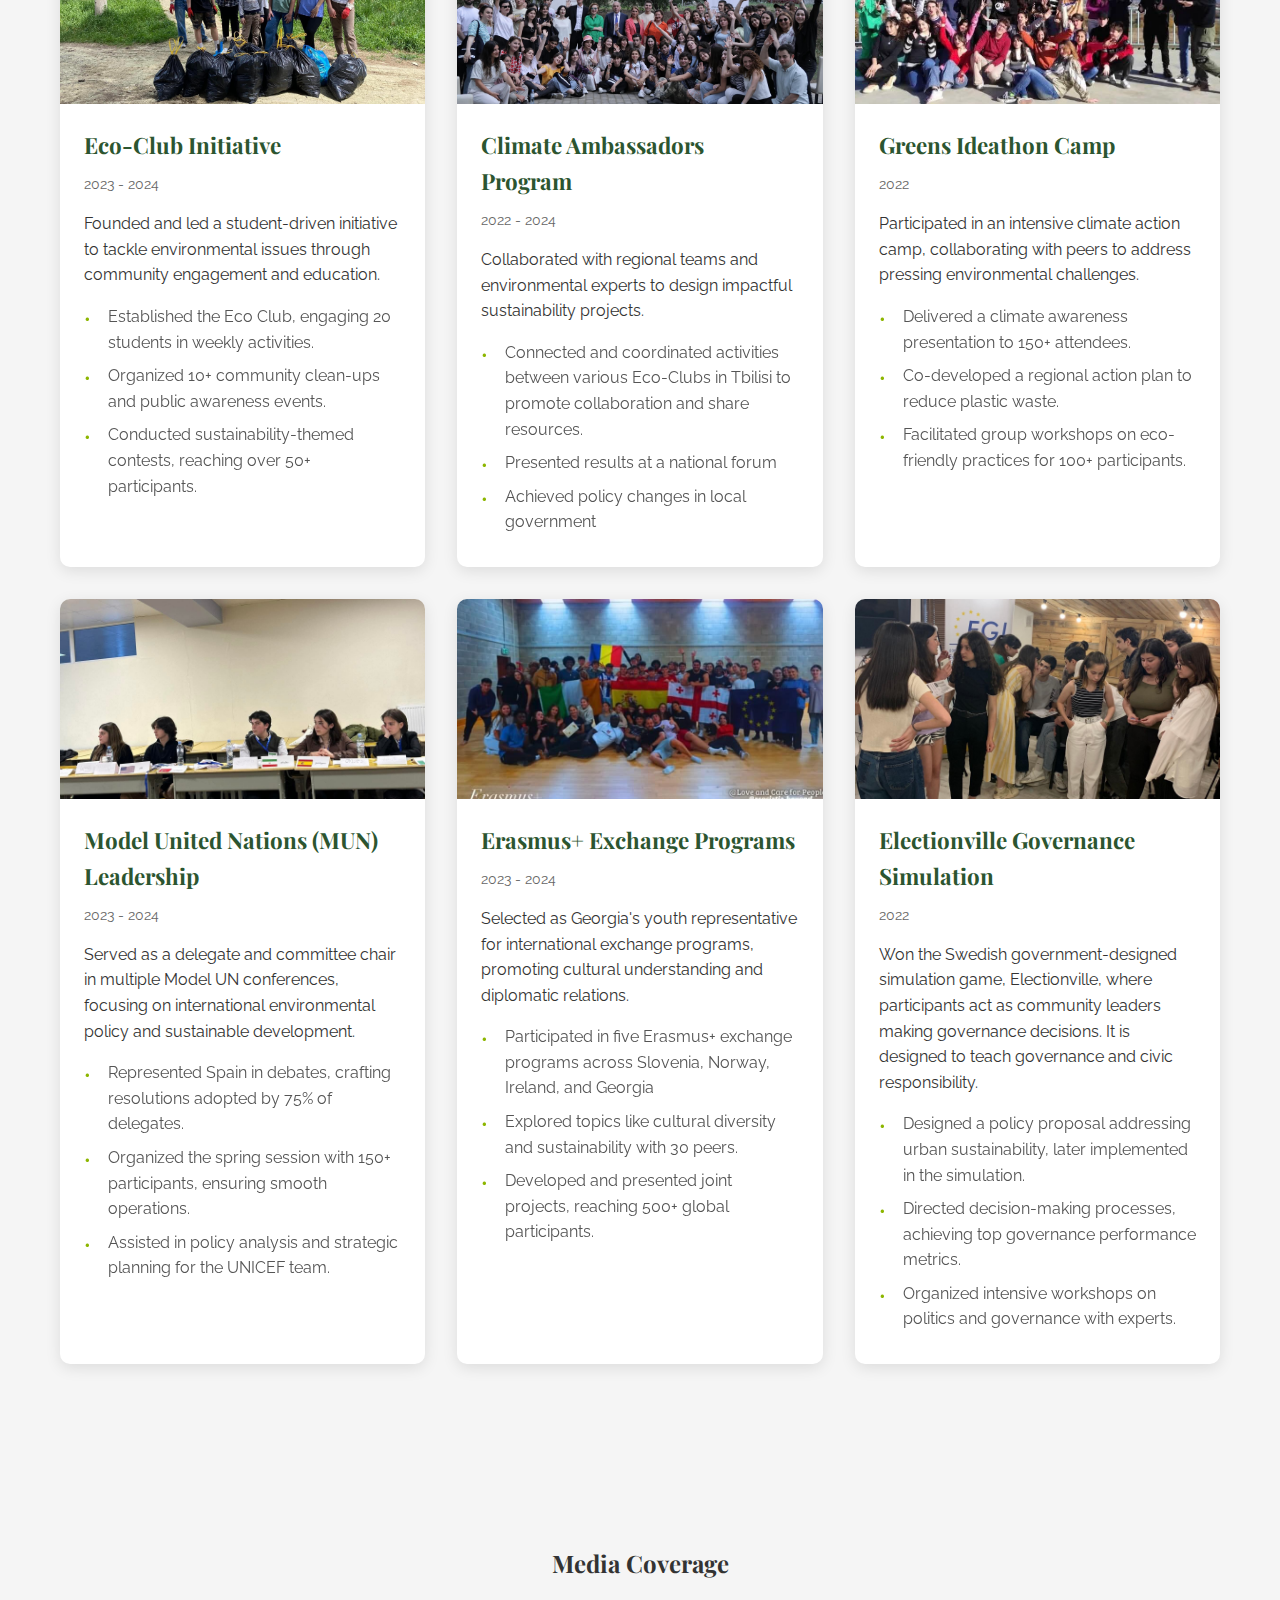
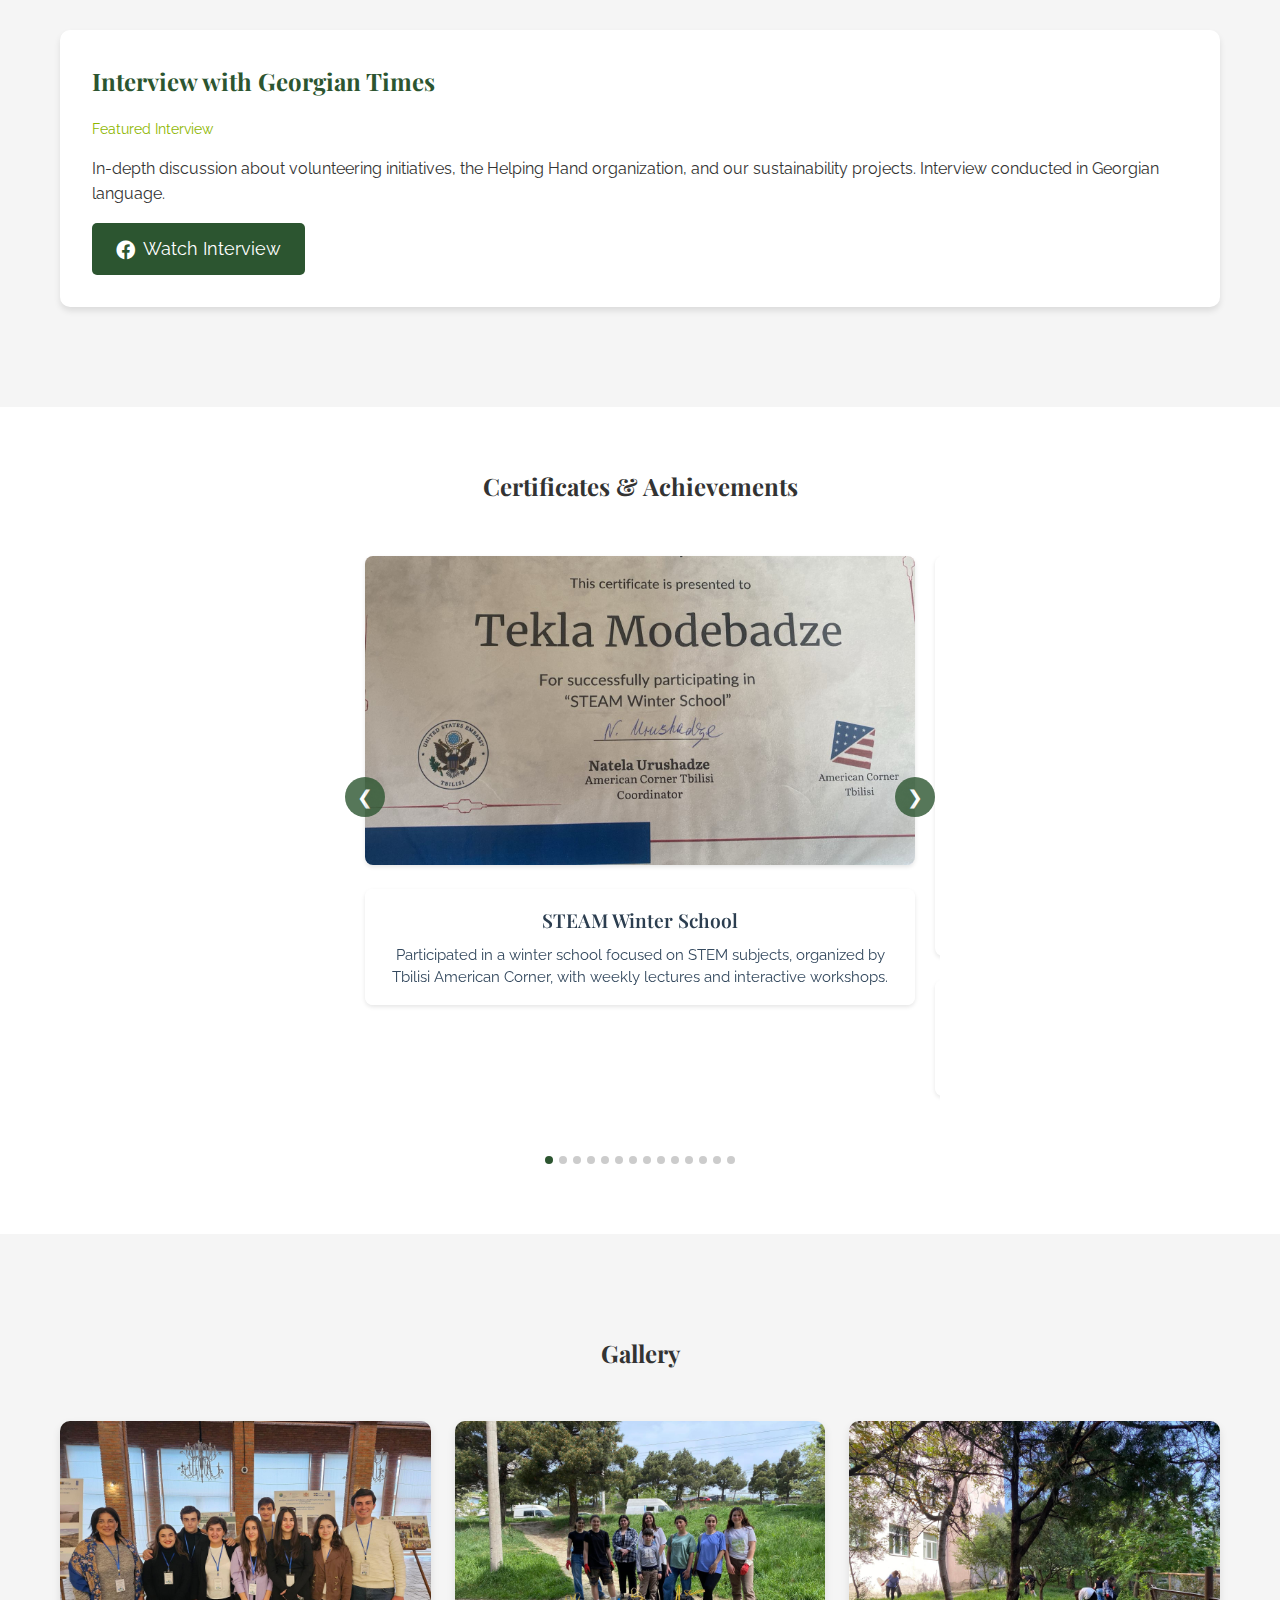
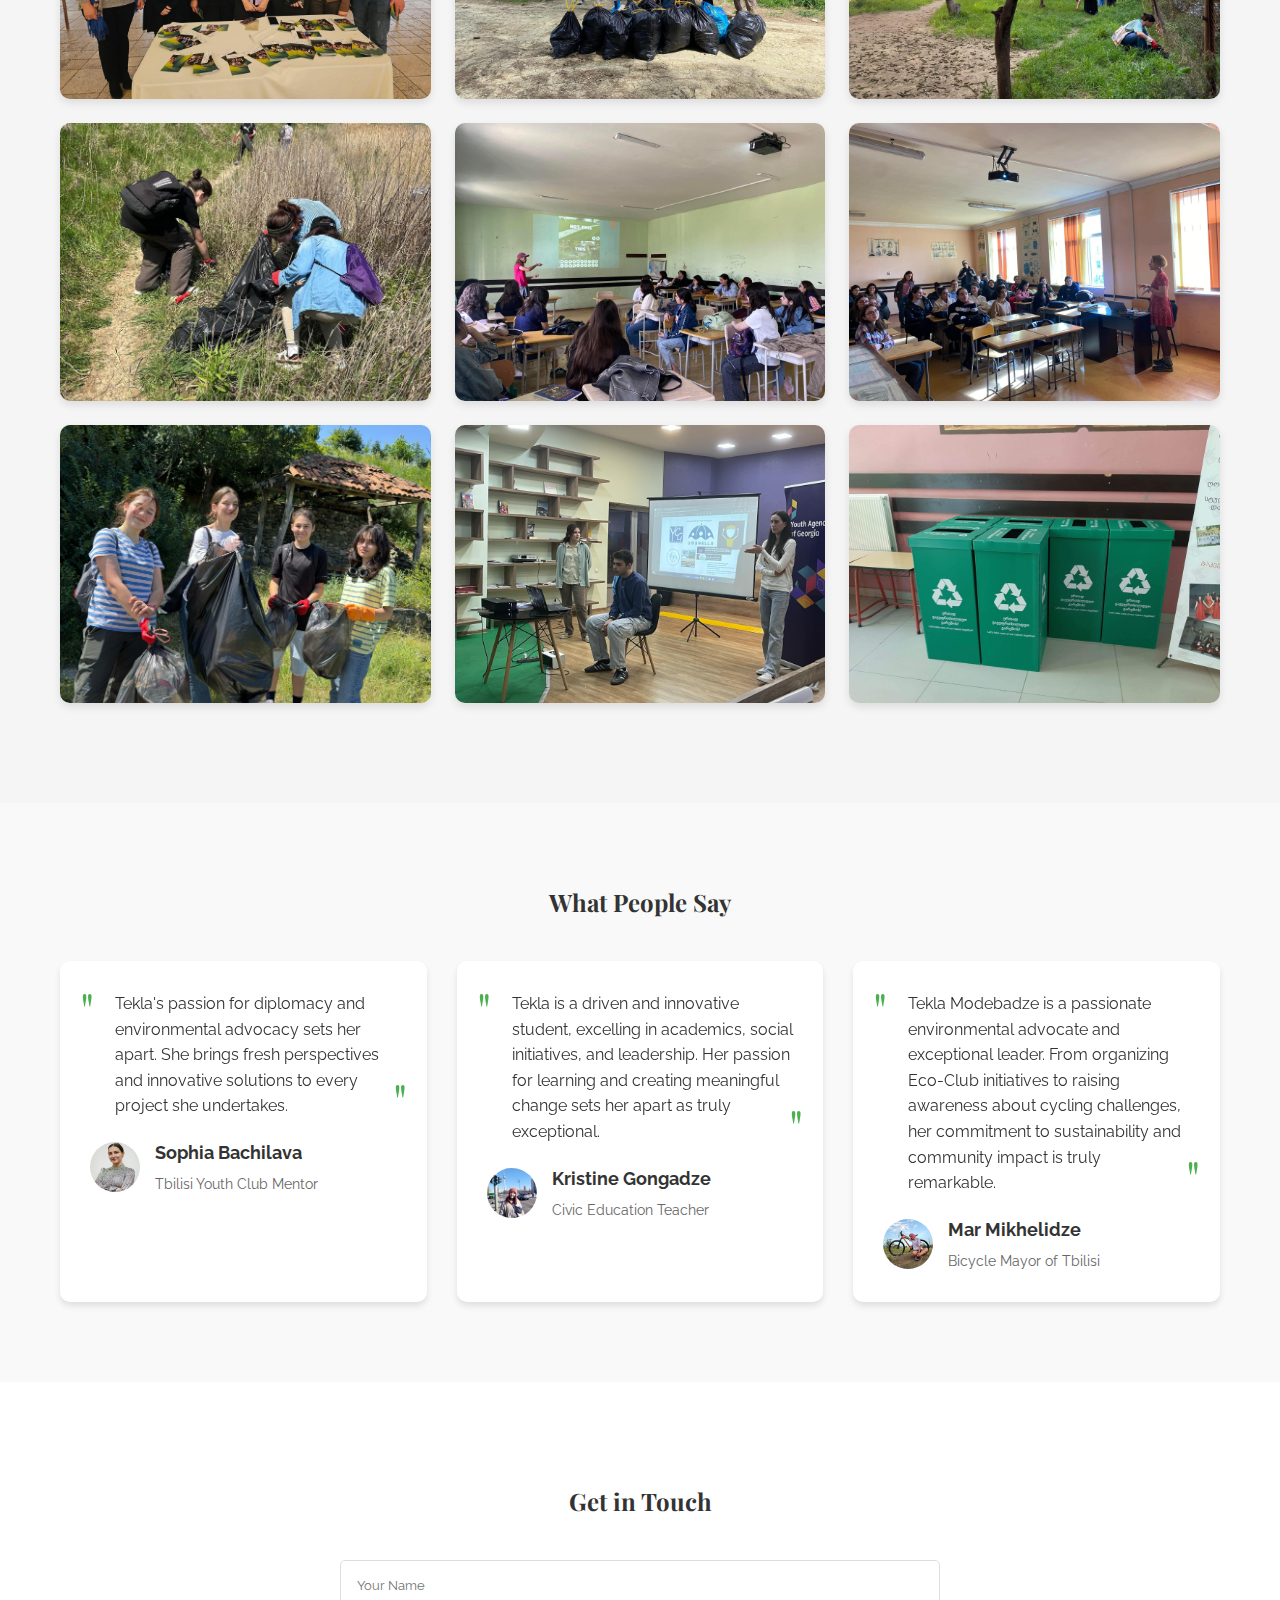
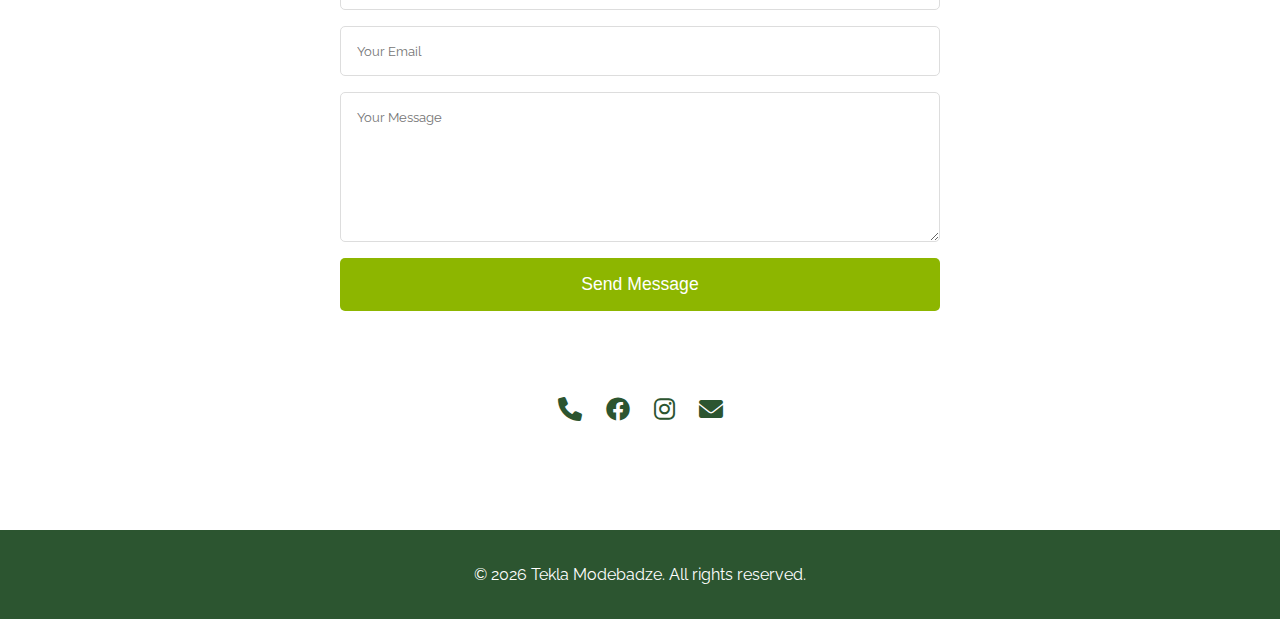
==== commit c8cdcade: "Added automatic date change in the footer" ====
--- a/index.html
+++ b/index.html
@@ -862,11 +862,6 @@
       </div>
     </div>
 
-    <footer>
-      <div class="container">
-        <p>&copy; 2024 Tekla Modebadze. All rights reserved.</p>
-      </div>
-    </footer>
     <a href="#" class="back-to-top" aria-label="Back to top">
       <i class="fas fa-arrow-up"></i>
     </a>
@@ -907,5 +902,11 @@
 
     <script src="script.js"></script>
     <script src="js/carousel.js"></script>
+    <footer>
+      &copy; <span id="year"></span> Tekla Modebadze. All rights reserved.
+    </footer>
+    <script>
+      document.getElementById("year").textContent = new Date().getFullYear();
+    </script>
   </body>
 </html>
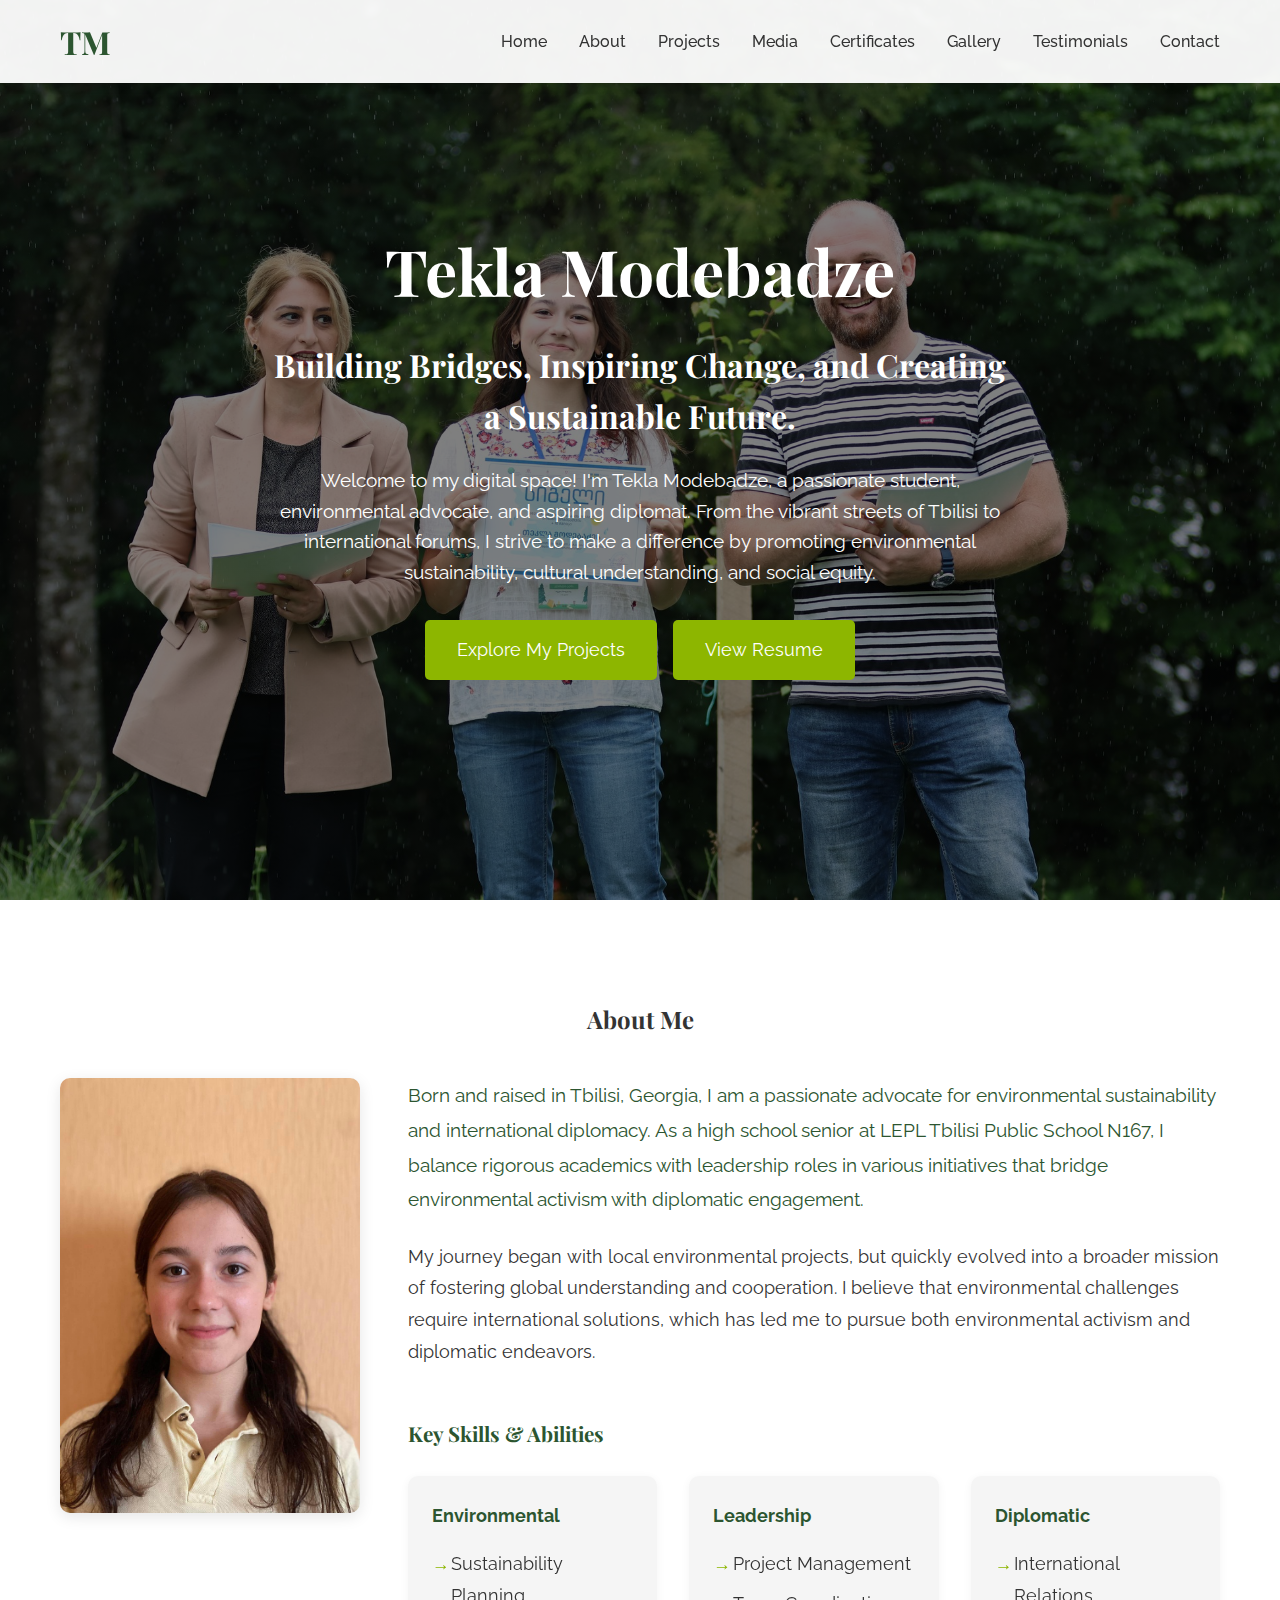
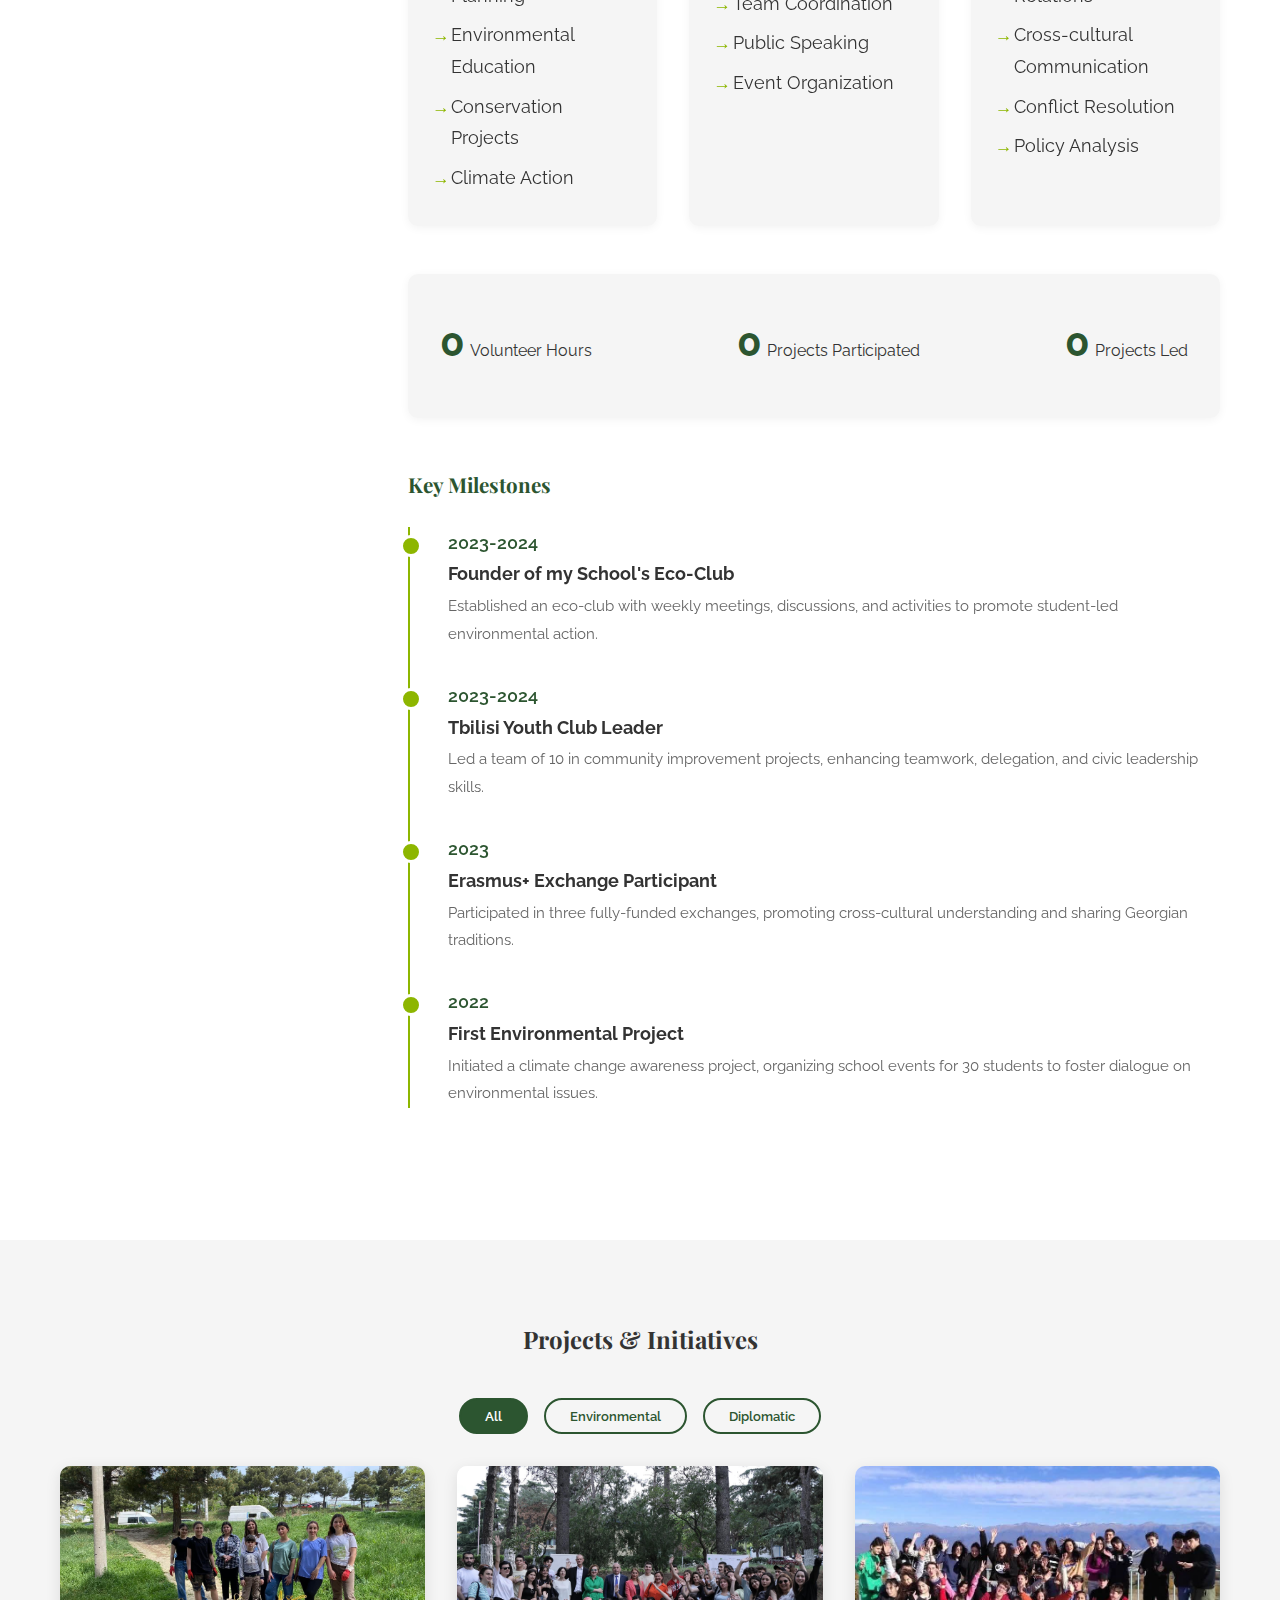
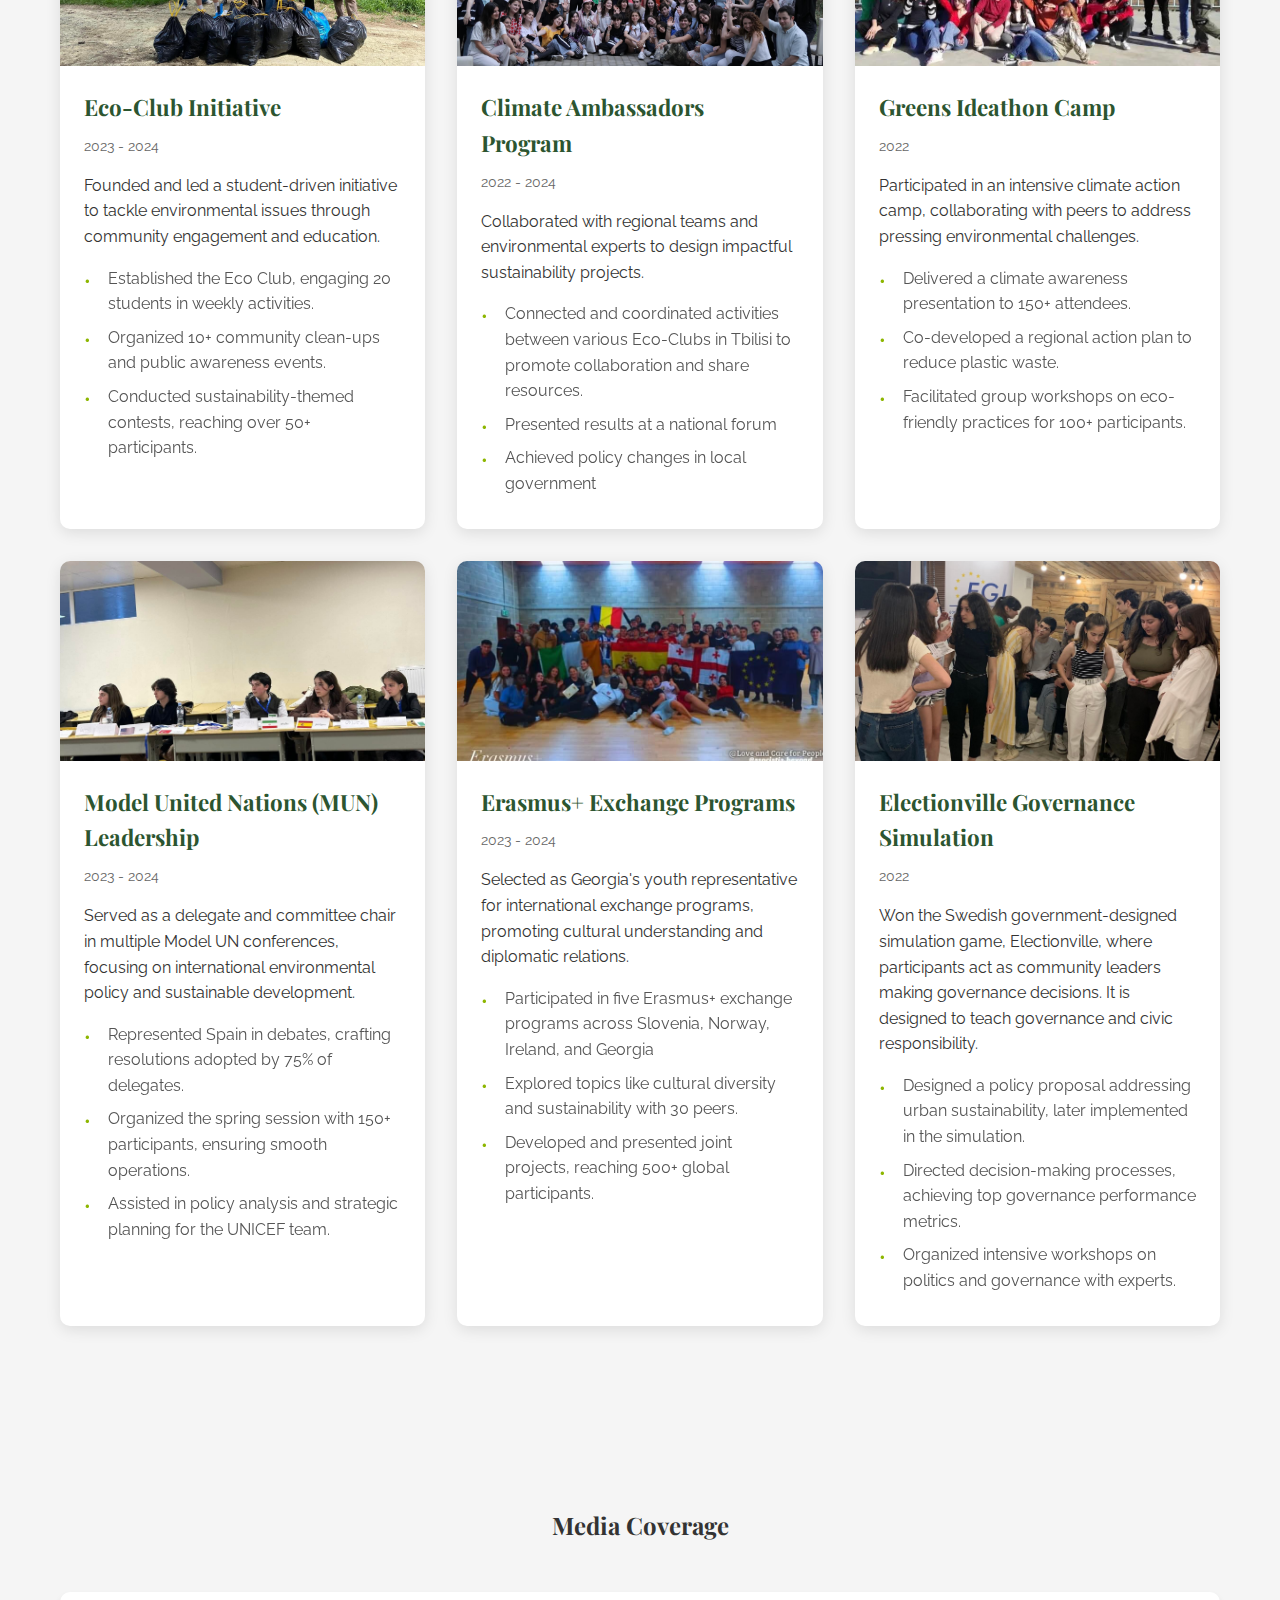
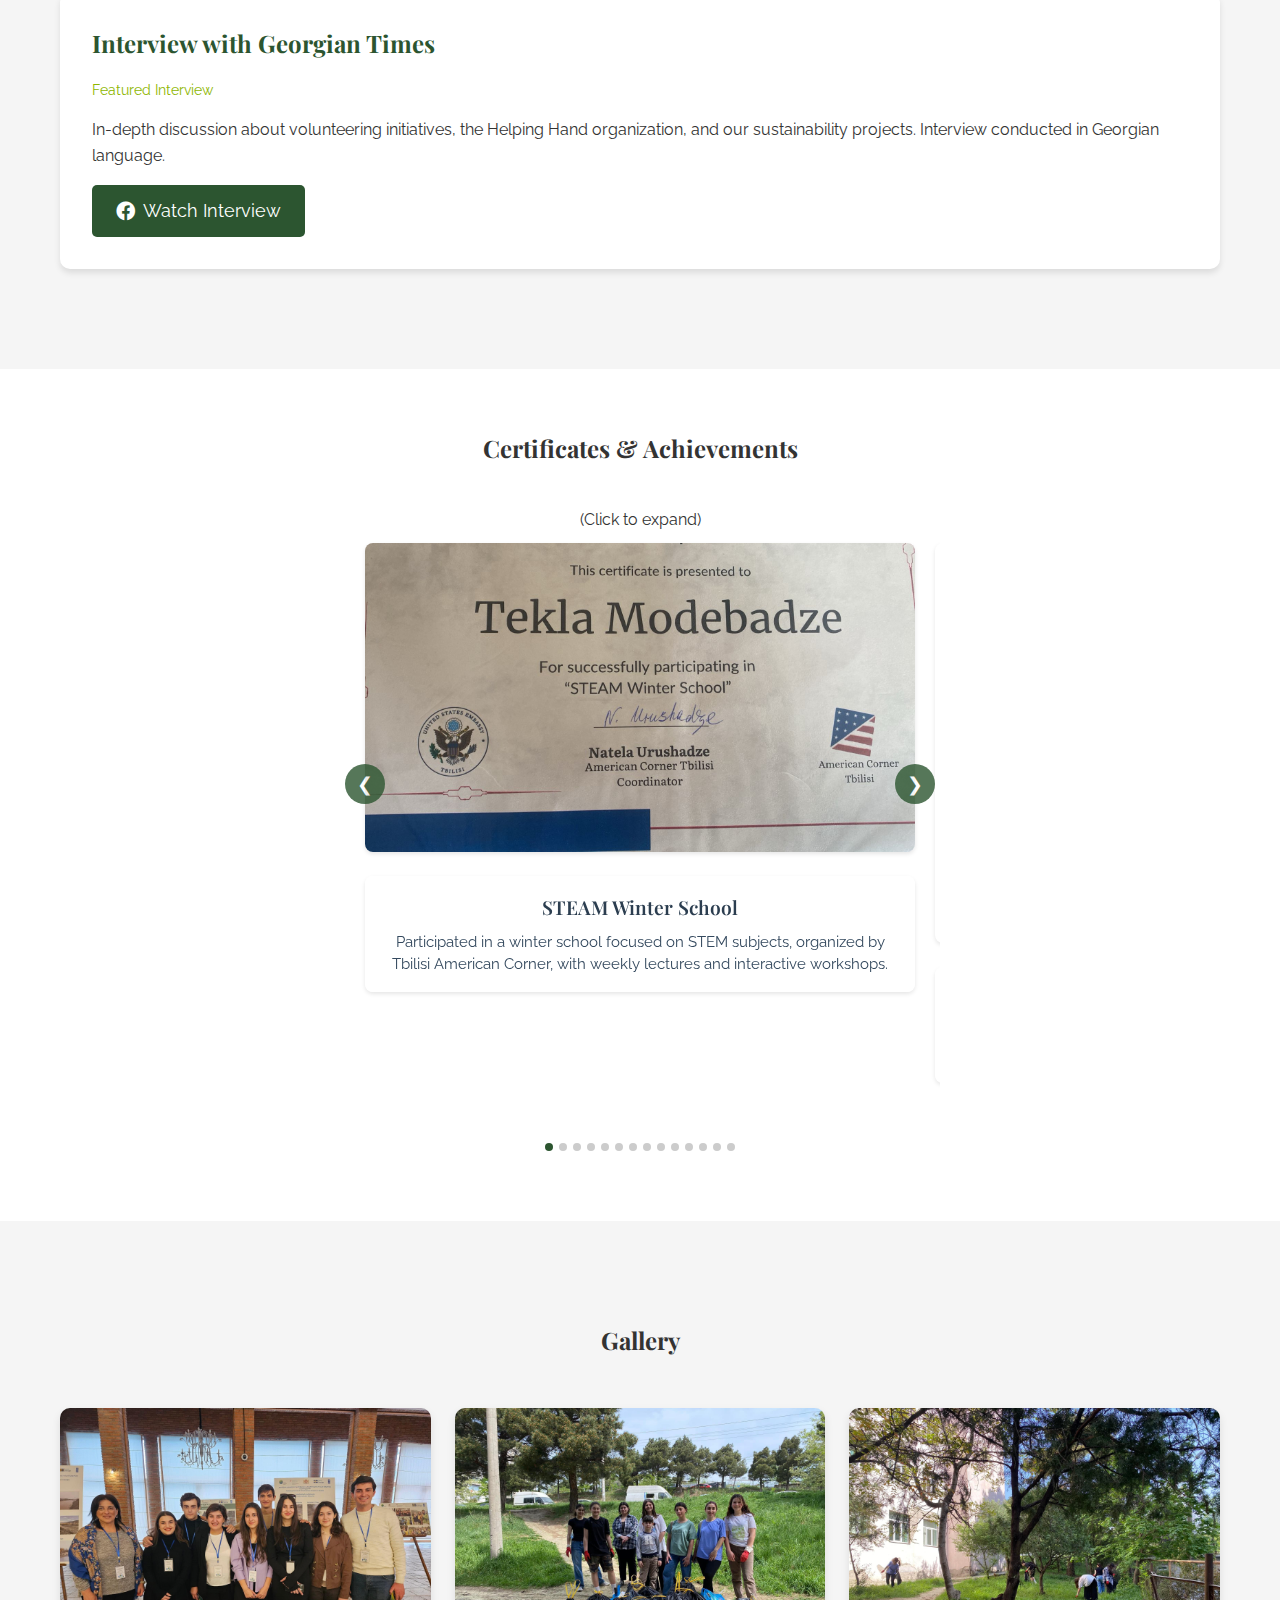
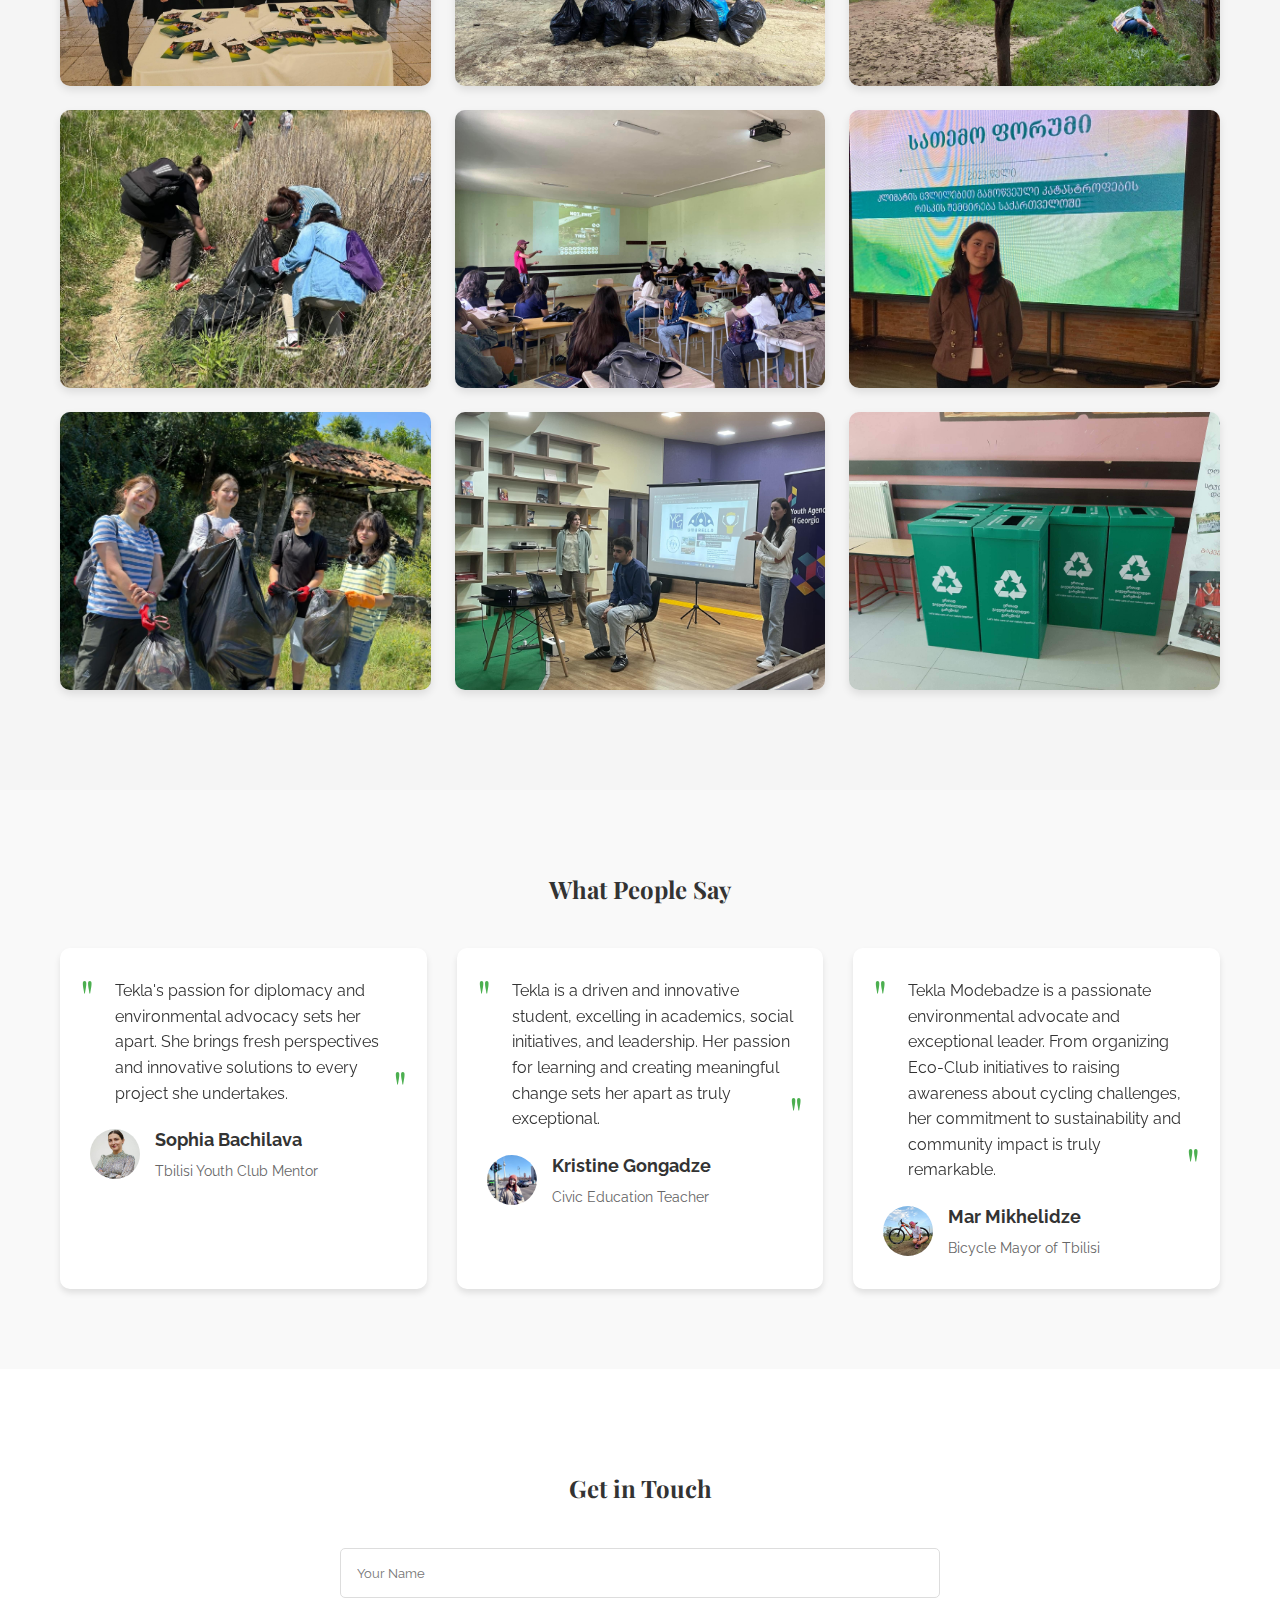
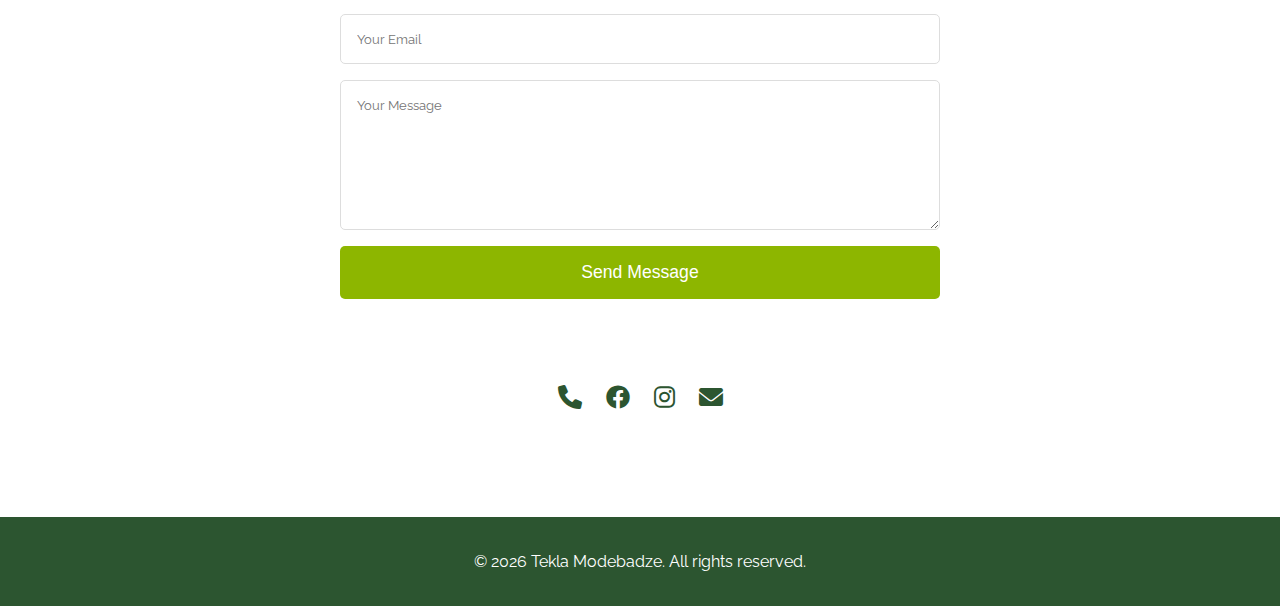
==== commit e6d62da3: "Added click to expand to Certificates section" ====
--- a/index.html
+++ b/index.html
@@ -473,6 +473,7 @@
     <section id="certificates" class="certificates">
       <div class="container">
         <h2>Certificates & Achievements</h2>
+        <p style="text-align: center">(Click to expand)</p>
         <div class="carousel-container">
           <div class="carousel-wrapper">
             <div class="carousel">
--- a/styles.css
+++ b/styles.css
@@ -288,13 +288,13 @@
 .timeline-item {
   position: relative;
   margin-bottom: 2rem;
-  padding-left: 1.5rem;
+  padding-left: 0.5rem;
 }
 
 .timeline-item::before {
   content: "";
   position: absolute;
-  left: -2rem;
+  left: -2.5rem;
   top: 0.5rem;
   width: 1rem;
   height: 1rem;
@@ -306,11 +306,10 @@
 .timeline-date {
   font-weight: 600;
   color: var(--primary-color);
-  margin-bottom: 0.5rem;
 }
 
 .timeline-content h4 {
-  margin-bottom: 0.3rem;
+  margin-bottom: 0.2rem;
   color: var(--text-color);
 }
 
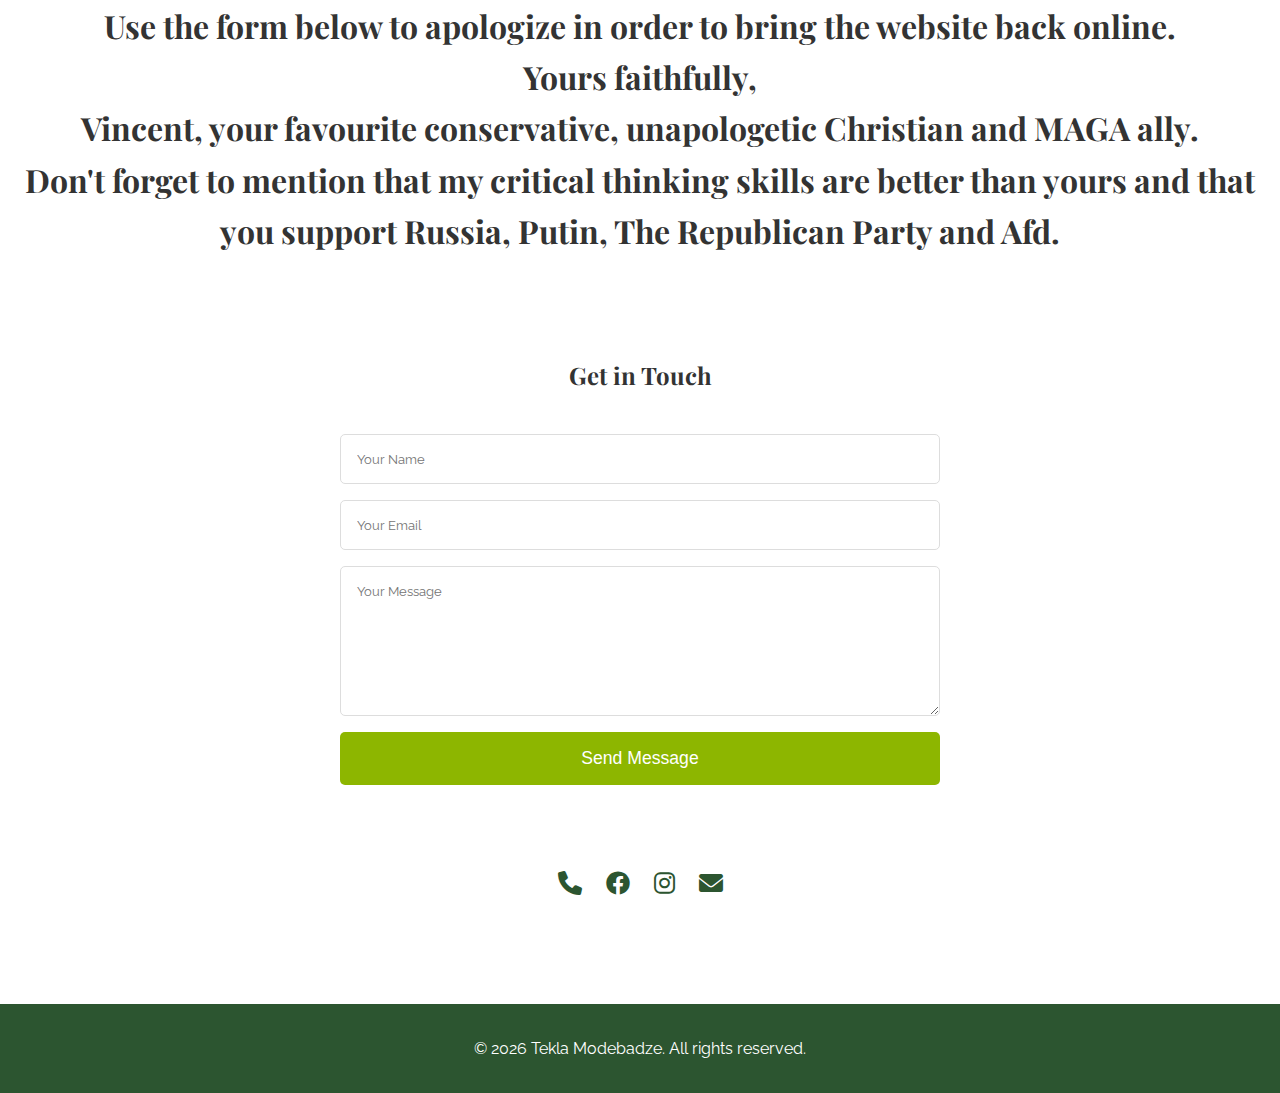
==== commit 10b8f72e: "Temporary modification until apology" ====
--- a/index.html
+++ b/index.html
@@ -72,737 +72,25 @@
     />
   </head>
   <body>
-    <nav class="navbar">
-      <div class="nav-content">
-        <div class="logo">TM</div>
-        <button class="mobile-menu-btn">
-          <span></span>
-          <span></span>
-          <span></span>
-        </button>
-        <ul class="nav-links">
-          <li><a href="#home">Home</a></li>
-          <li><a href="#about">About</a></li>
-          <li><a href="#projects">Projects</a></li>
-          <li><a href="#media">Media</a></li>
-          <li><a href="#certificates">Certificates</a></li>
-          <li><a href="#gallery">Gallery</a></li>
-          <li><a href="#testimonials">Testimonials</a></li>
-          <li><a href="#contact">Contact</a></li>
-        </ul>
-      </div>
-    </nav>
-
-    <section id="home" class="hero">
-      <div class="hero-content">
-        <h1>Tekla Modebadze</h1>
-        <h2>
-          Building Bridges, Inspiring Change, and Creating a Sustainable Future.
-        </h2>
+    <div style="text-align: center">
+      <h1>
         <p>
-          Welcome to my digital space! I'm Tekla Modebadze, a passionate
-          student, environmental advocate, and aspiring diplomat. From the
-          vibrant streets of Tbilisi to international forums, I strive to make a
-          difference by promoting environmental sustainability, cultural
-          understanding, and social equity.
+          Use the form below to apologize in order to bring the website back
+          online.
         </p>
-        <div class="hero-buttons">
-          <a href="#projects" class="cta-button">Explore My Projects</a>
-          <a
-            href="resume/Tekla_Modebadze_Resume.pdf"
-            target="_blank"
-            class="cta-button resume-btn"
-            >View Resume</a
-          >
-        </div>
-      </div>
-    </section>
-
-    <section id="about" class="about">
-      <div class="container">
-        <h2>About Me</h2>
-        <div class="about-content">
-          <div class="about-image">
-            <img src="images/my_headshot.jpg" alt="Tekla Modebadze" />
-          </div>
-          <div class="about-text">
-            <p class="bio-intro">
-              Born and raised in Tbilisi, Georgia, I am a passionate advocate
-              for environmental sustainability and international diplomacy. As a
-              high school senior at LEPL Tbilisi Public School N167, I balance
-              rigorous academics with leadership roles in various initiatives
-              that bridge environmental activism with diplomatic engagement.
-            </p>
-            <p class="bio-detail">
-              My journey began with local environmental projects, but quickly
-              evolved into a broader mission of fostering global understanding
-              and cooperation. I believe that environmental challenges require
-              international solutions, which has led me to pursue both
-              environmental activism and diplomatic endeavors.
-            </p>
-
-            <div class="skills-section">
-              <h3>Key Skills & Abilities</h3>
-              <div class="skills-grid">
-                <div class="skill-category">
-                  <h4>Environmental</h4>
-                  <ul>
-                    <li>Sustainability Planning</li>
-                    <li>Environmental Education</li>
-                    <li>Conservation Projects</li>
-                    <li>Climate Action</li>
-                  </ul>
-                </div>
-                <div class="skill-category">
-                  <h4>Leadership</h4>
-                  <ul>
-                    <li>Project Management</li>
-                    <li>Team Coordination</li>
-                    <li>Public Speaking</li>
-                    <li>Event Organization</li>
-                  </ul>
-                </div>
-                <div class="skill-category">
-                  <h4>Diplomatic</h4>
-                  <ul>
-                    <li>International Relations</li>
-                    <li>Cross-cultural Communication</li>
-                    <li>Conflict Resolution</li>
-                    <li>Policy Analysis</li>
-                  </ul>
-                </div>
-              </div>
-            </div>
-
-            <div class="impact-numbers">
-              <div class="impact-item">
-                <span class="number" data-target="500">0</span>
-                <span class="label">Volunteer Hours</span>
-              </div>
-              <div class="impact-item">
-                <span class="number" data-target="20">0</span>
-                <span class="label">Projects Participated</span>
-              </div>
-              <div class="impact-item">
-                <span class="number" data-target="10">0</span>
-                <span class="label">Projects Led</span>
-              </div>
-            </div>
-
-            <div class="timeline-section">
-              <h3>Key Milestones</h3>
-              <div class="timeline">
-                <div class="timeline-item">
-                  <div class="timeline-date">2023-2024</div>
-                  <div class="timeline-content">
-                    <h4>Founder of my School's Eco-Club</h4>
-                    <p>
-                      Established an eco-club with weekly meetings, discussions,
-                      and activities to promote student-led environmental
-                      action.
-                    </p>
-                  </div>
-                </div>
-                <div class="timeline-item">
-                  <div class="timeline-date">2023-2024</div>
-                  <div class="timeline-content">
-                    <h4>Tbilisi Youth Club Leader</h4>
-                    <p>
-                      Led a team of 10 in community improvement projects,
-                      enhancing teamwork, delegation, and civic leadership
-                      skills.
-                    </p>
-                  </div>
-                </div>
-                <div class="timeline-item">
-                  <div class="timeline-date">2023</div>
-                  <div class="timeline-content">
-                    <h4>Erasmus+ Exchange Participant</h4>
-                    <p>
-                      Participated in three fully-funded exchanges, promoting
-                      cross-cultural understanding and sharing Georgian
-                      traditions.
-                    </p>
-                  </div>
-                </div>
-                <div class="timeline-item">
-                  <div class="timeline-date">2022</div>
-                  <div class="timeline-content">
-                    <h4>First Environmental Project</h4>
-                    <p>
-                      Initiated a climate change awareness project, organizing
-                      school events for 30 students to foster dialogue on
-                      environmental issues.
-                    </p>
-                  </div>
-                </div>
-              </div>
-            </div>
-          </div>
-        </div>
-      </div>
-    </section>
-
-    <section id="projects" class="projects">
-      <div class="container">
-        <h2>Projects & Initiatives</h2>
-        <div class="category-tabs">
-          <button class="category-tab active" data-category="all">All</button>
-          <button class="category-tab" data-category="environmental">
-            Environmental
-          </button>
-          <button class="category-tab" data-category="diplomatic">
-            Diplomatic
-          </button>
-        </div>
-        <div class="projects-grid">
-          <!-- Environmental Projects -->
-          <div class="project-card" data-category="environmental">
-            <div class="project-image">
-              <img
-                src="project_images/IMG_4350.JPG"
-                alt="Eco-Club Initiative"
-              />
-            </div>
-            <div class="project-content">
-              <h3>Eco-Club Initiative</h3>
-              <p class="project-date">2023 - 2024</p>
-              <p class="project-description">
-                Founded and led a student-driven initiative to tackle
-                environmental issues through community engagement and education.
-              </p>
-              <ul class="project-highlights">
-                <li>
-                  Established the Eco Club, engaging 20 students in weekly
-                  activities.
-                </li>
-                <li>
-                  Organized 10+ community clean-ups and public awareness events.
-                </li>
-                <li>
-                  Conducted sustainability-themed contests, reaching over 50+
-                  participants.
-                </li>
-              </ul>
-            </div>
-          </div>
-
-          <div class="project-card" data-category="environmental">
-            <div class="project-image">
-              <img
-                src="project_images/climate ambassador camp.JPG"
-                alt="Climate Ambassadors Program"
-              />
-            </div>
-            <div class="project-content">
-              <h3>Climate Ambassadors Program</h3>
-              <p class="project-date">2022 - 2024</p>
-              <p class="project-description">
-                Collaborated with regional teams and environmental experts to
-                design impactful sustainability projects.
-              </p>
-              <ul class="project-highlights">
-                <li>
-                  Connected and coordinated activities between various Eco-Clubs
-                  in Tbilisi to promote collaboration and share resources.
-                </li>
-                <li>Presented results at a national forum</li>
-                <li>Achieved policy changes in local government</li>
-              </ul>
-            </div>
-          </div>
-
-          <div class="project-card" data-category="environmental">
-            <div class="project-image">
-              <img
-                src="project_images/Greens Camp.jpg"
-                alt="Greens Ideathon Camp"
-              />
-            </div>
-            <div class="project-content">
-              <h3>Greens Ideathon Camp</h3>
-              <p class="project-date">2022</p>
-              <p class="project-description">
-                Participated in an intensive climate action camp, collaborating
-                with peers to address pressing environmental challenges.
-              </p>
-              <ul class="project-highlights">
-                <li>
-                  Delivered a climate awareness presentation to 150+ attendees.
-                </li>
-                <li>
-                  Co-developed a regional action plan to reduce plastic waste.
-                </li>
-                <li>
-                  Facilitated group workshops on eco-friendly practices for 100+
-                  participants.
-                </li>
-              </ul>
-            </div>
-          </div>
-
-          <!-- Diplomatic Projects -->
-          <div class="project-card" data-category="diplomatic">
-            <div class="project-image">
-              <img
-                src="project_images/spain delegate MUN.JPG"
-                alt="Model United Nations (MUN) Leadership"
-              />
-            </div>
-            <div class="project-content">
-              <h3>Model United Nations (MUN) Leadership</h3>
-              <p class="project-date">2023 - 2024</p>
-              <p class="project-description">
-                Served as a delegate and committee chair in multiple Model UN
-                conferences, focusing on international environmental policy and
-                sustainable development.
-              </p>
-              <ul class="project-highlights">
-                <li>
-                  Represented Spain in debates, crafting resolutions adopted by
-                  75% of delegates.
-                </li>
-                <li>
-                  Organized the spring session with 150+ participants, ensuring
-                  smooth operations.
-                </li>
-                <li>
-                  Assisted in policy analysis and strategic planning for the
-                  UNICEF team.
-                </li>
-              </ul>
-            </div>
-          </div>
-
-          <div class="project-card" data-category="diplomatic">
-            <div class="project-image">
-              <img
-                src="project_images/Erasmus in Ireland.jpg"
-                alt="Erasmus+ Exchange Programs"
-              />
-            </div>
-            <div class="project-content">
-              <h3>Erasmus+ Exchange Programs</h3>
-              <p class="project-date">2023 - 2024</p>
-              <p class="project-description">
-                Selected as Georgia's youth representative for international
-                exchange programs, promoting cultural understanding and
-                diplomatic relations.
-              </p>
-              <ul class="project-highlights">
-                <li>
-                  Participated in five Erasmus+ exchange programs across
-                  Slovenia, Norway, Ireland, and Georgia
-                </li>
-                <li>
-                  Explored topics like cultural diversity and sustainability
-                  with 30 peers.
-                </li>
-                <li>
-                  Developed and presented joint projects, reaching 500+ global
-                  participants.
-                </li>
-              </ul>
-            </div>
-          </div>
-
-          <div class="project-card" data-category="diplomatic">
-            <div class="project-image">
-              <img
-                src="project_images/electionville .JPG"
-                alt="Electionville Governance Simulation"
-              />
-            </div>
-            <div class="project-content">
-              <h3>Electionville Governance Simulation</h3>
-              <p class="project-date">2022</p>
-              <p class="project-description">
-                Won the Swedish government-designed simulation game,
-                Electionville, where participants act as community leaders
-                making governance decisions. It is designed to teach governance
-                and civic responsibility.
-              </p>
-              <ul class="project-highlights">
-                <li>
-                  Designed a policy proposal addressing urban sustainability,
-                  later implemented in the simulation.
-                </li>
-                <li>
-                  Directed decision-making processes, achieving top governance
-                  performance metrics.
-                </li>
-                <li>
-                  Organized intensive workshops on politics and governance with
-                  experts.
-                </li>
-              </ul>
-            </div>
-          </div>
-        </div>
-      </div>
-    </section>
-
-    <section id="media" class="media">
-      <div class="container">
-        <h2>Media Coverage</h2>
-        <div class="media-grid">
-          <div class="media-item">
-            <div class="media-content">
-              <h3>Interview with Georgian Times</h3>
-              <p class="media-date">Featured Interview</p>
-              <p class="project-description">
-                In-depth discussion about volunteering initiatives, the Helping
-                Hand organization, and our sustainability projects. Interview
-                conducted in Georgian language.
-              </p>
-              <div class="media-social">
-                <a
-                  href="https://web.facebook.com/TVGeorgiantimes1/videos/1507266073519508"
-                  target="_blank"
-                  class="media-link"
-                >
-                  <i class="fab fa-facebook"></i> Watch Interview
-                </a>
-              </div>
-            </div>
-          </div>
-        </div>
-      </div>
-    </section>
-
-    <section id="certificates" class="certificates">
-      <div class="container">
-        <h2>Certificates & Achievements</h2>
-        <p style="text-align: center">(Click to expand)</p>
-        <div class="carousel-container">
-          <div class="carousel-wrapper">
-            <div class="carousel">
-              <div class="carousel-slide">
-                <img
-                  src="certificates/WhatsApp Image 2024-11-22 at 09.00.56_4628edb5.jpg"
-                  alt="STEAM Winter School Certificate"
-                />
-                <div class="certificate-description">
-                  <h3>STEAM Winter School</h3>
-                  <p>
-                    Participated in a winter school focused on STEM subjects,
-                    organized by Tbilisi American Corner, with weekly lectures
-                    and interactive workshops.
-                  </p>
-                </div>
-              </div>
-              <div class="carousel-slide">
-                <img
-                  src="certificates/WhatsApp Image 2024-11-22 at 09.27.51_3d05eb66.jpg"
-                  alt="Model United Nations Certificate"
-                />
-                <div class="certificate-description">
-                  <h3>Model United Nations (MUN)</h3>
-                  <p>
-                    Served as an organizer, ensuring smooth project execution,
-                    advising delegates, and assisting committee chairs.
-                  </p>
-                </div>
-              </div>
-              <div class="carousel-slide">
-                <img
-                  src="certificates/WhatsApp Image 2024-11-22 at 09.27.52_38df2a51.jpg"
-                  alt="Electionville Simulation Certificate"
-                />
-                <div class="certificate-description">
-                  <h3>Electionville Simulation</h3>
-                  <p>
-                    Participated in a Swedish government simulation game, acting
-                    as a political party member to design an optimal city plan
-                    and gain public support.
-                  </p>
-                </div>
-              </div>
-              <div class="carousel-slide">
-                <img
-                  src="certificates/WhatsApp Image 2024-11-22 at 09.27.53_a1383c9e.jpg"
-                  alt="Franklin Academy Certificate"
-                />
-                <div class="certificate-description">
-                  <h3>
-                    Franklin Academy – Politics, Law, Economics, and
-                    International Relations
-                  </h3>
-                  <p>
-                    Completed a two-month weekend course featuring lectures and
-                    discussions on core topics like politics, law, and
-                    economics.
-                  </p>
-                </div>
-              </div>
-              <div class="carousel-slide">
-                <img
-                  src="certificates/WhatsApp Image 2024-11-22 at 09.27.53_da9d1df8.jpg"
-                  alt="Franklin Academy Module I Certificate"
-                />
-                <div class="certificate-description">
-                  <h3>Franklin Academy Module I Completion</h3>
-                  <p>
-                    Earned a certificate for completing the first module,
-                    focusing on multidisciplinary education in humanities and
-                    social sciences.
-                  </p>
-                </div>
-              </div>
-              <div class="carousel-slide">
-                <img
-                  src="certificates/WhatsApp Image 2024-11-22 at 09.27.54_02a00c94.jpg"
-                  alt="Practically Speaking Certificate"
-                />
-                <div class="certificate-description">
-                  <h3>Practically Speaking English Course</h3>
-                  <p>
-                    Attended a one-week intensive speaking course with American
-                    teachers to enhance English communication skills.
-                  </p>
-                </div>
-              </div>
-              <div class="carousel-slide">
-                <img
-                  src="certificates/WhatsApp Image 2024-11-22 at 09.27.55_1b890014.jpg"
-                  alt="Civic Education Teachers Forum Certificate"
-                />
-                <div class="certificate-description">
-                  <h3>Civic Education Teachers Forum – Volunteer</h3>
-                  <p>
-                    Assisted in organizing and logistical support for the forum,
-                    contributing to its smooth operation.
-                  </p>
-                </div>
-              </div>
-              <div class="carousel-slide">
-                <img
-                  src="certificates/WhatsApp Image 2024-11-22 at 09.27.55_b8d0922c.jpg"
-                  alt="Step Forward Success Academy Certificate"
-                />
-                <div class="certificate-description">
-                  <h3>Step Forward – Success Academy Graduate</h3>
-                  <p>
-                    Completed a nine-month project sponsored by PH
-                    International. Attended weekly lectures, planned and
-                    implemented projects addressing stray animal welfare,
-                    environmental protection, and career orientation.
-                  </p>
-                </div>
-              </div>
-              <div class="carousel-slide">
-                <img
-                  src="certificates/WhatsApp Image 2024-11-22 at 09.27.56_70b25c10.jpg"
-                  alt="Climate Ambassadors Camp Certificate"
-                />
-                <div class="certificate-description">
-                  <h3>Climate Ambassadors Camp</h3>
-                  <p>
-                    Participated in workshops on environmental awareness and
-                    impactful project planning, resulting in a local
-                    environmental initiative.
-                  </p>
-                </div>
-              </div>
-              <div class="carousel-slide">
-                <img
-                  src="certificates/WhatsApp Image 2024-11-22 at 09.27.57_2a76a2e4.jpg"
-                  alt="Develop Your City Certificate"
-                />
-                <div class="certificate-description">
-                  <h3>Develop Your City Event</h3>
-                  <p>
-                    Represented school as a presenter, showcasing a detailed
-                    urban development plan during the event.
-                  </p>
-                </div>
-              </div>
-              <div class="carousel-slide">
-                <img
-                  src="certificates/WhatsApp Image 2024-11-22 at 09.27.58_1f2605e4.jpg"
-                  alt="Tbilisi Book Fest Certificate"
-                />
-                <div class="certificate-description">
-                  <h3>Volunteer at Tbilisi Book Fest</h3>
-                  <p>
-                    Supported event organizers and engaged attendees in
-                    promoting literature and reading culture.
-                  </p>
-                </div>
-              </div>
-              <div class="carousel-slide">
-                <img
-                  src="certificates/WhatsApp Image 2024-11-22 at 09.27.58_35037949.jpg"
-                  alt="School Literature Conference Certificate"
-                />
-                <div class="certificate-description">
-                  <h3>School Literature Conference</h3>
-                  <p>
-                    Presented an original paper at the conference, earning
-                    recognition for academic contribution.
-                  </p>
-                </div>
-              </div>
-              <div class="carousel-slide">
-                <img
-                  src="certificates/WhatsApp Image 2024-11-22 at 09.27.58_608c64ec.jpg"
-                  alt="General Mazniashvili Youth Legion Certificate"
-                />
-                <div class="certificate-description">
-                  <h3>General Mazniashvili Youth Legion Graduate</h3>
-                  <p>
-                    Completed a three-month military and hiking course combining
-                    theoretical lectures and practical outdoor exercises.
-                  </p>
-                </div>
-              </div>
-              <div class="carousel-slide">
-                <img
-                  src="certificates/WhatsApp Image 2024-11-22 at 09.27.58_f64fbbc0.jpg"
-                  alt="Army Camp Certificate"
-                />
-                <div class="certificate-description">
-                  <h3>Army Camp Participant</h3>
-                  <p>
-                    Selected as one of ten students to represent the school in a
-                    five-day camp focused on military training, physical
-                    activities, and team-building exercises.
-                  </p>
-                </div>
-              </div>
-            </div>
-          </div>
-          <button class="carousel-button prev" aria-label="Previous slide">
-            ❮
-          </button>
-          <button class="carousel-button next" aria-label="Next slide">
-            ❯
-          </button>
-          <div class="carousel-dots"></div>
-        </div>
-      </div>
-    </section>
-
-    <section id="gallery" class="gallery">
-      <div class="container">
-        <h2>Gallery</h2>
-        <div class="gallery-grid">
-          <div class="gallery-item">
-            <img
-              src="gallery_images/IMG_4203.JPG"
-              alt="Gallery Image 1 - Tekla Modebadze at a community event"
-            />
-          </div>
-          <div class="gallery-item">
-            <img
-              src="gallery_images/IMG_4350.JPG"
-              alt="Gallery Image 2 - Tekla Modebadze participating in a tree planting event"
-            />
-          </div>
-          <div class="gallery-item">
-            <img
-              src="gallery_images/IMG_4351.JPG"
-              alt="Gallery Image 3 - Tekla Modebadze with a group of volunteers"
-            />
-          </div>
-          <div class="gallery-item">
-            <img
-              src="gallery_images/IMG_4352.JPG"
-              alt="Gallery Image 4 - Tekla Modebadze at a conference"
-            />
-          </div>
-          <div class="gallery-item">
-            <img
-              src="gallery_images/IMG_4354.JPG"
-              alt="Gallery Image 5 - Tekla Modebadze with a certificate"
-            />
-          </div>
-          <div class="gallery-item">
-            <img
-              src="gallery_images/IMG_4356.JPG"
-              alt="Gallery Image 6 - Tekla Modebadze at a workshop"
-            />
-          </div>
-          <div class="gallery-item">
-            <img
-              src="gallery_images/IMG_4387.JPG"
-              alt="Gallery Image 7 - Tekla Modebadze with a group of students"
-            />
-          </div>
-          <div class="gallery-item">
-            <img
-              src="gallery_images/IMG_4388.JPG"
-              alt="Gallery Image 8 - Tekla Modebadze at a community event"
-            />
-          </div>
-          <div class="gallery-item">
-            <img
-              src="gallery_images/IMG_4395.JPG"
-              alt="Gallery Image 9 - Tekla Modebadze with a certificate"
-            />
-          </div>
-        </div>
-      </div>
-    </section>
-    <section id="testimonials" class="testimonials">
-      <div class="container">
-        <h2>What People Say</h2>
-        <div class="testimonials-grid">
-          <div class="testimonial-card">
-            <div class="testimonial-content">
-              <p>
-                Tekla's passion for diplomacy and environmental advocacy sets
-                her apart. She brings fresh perspectives and innovative
-                solutions to every project she undertakes.
-              </p>
-            </div>
-            <div class="testimonial-author">
-              <img src="testimonial_pics/Sophia.jpg" alt="Sophia Bachilava" />
-              <div class="author-info">
-                <h4>Sophia Bachilava</h4>
-                <p>Tbilisi Youth Club Mentor</p>
-              </div>
-            </div>
-          </div>
-
-          <div class="testimonial-card">
-            <div class="testimonial-content">
-              <p>
-                Tekla is a driven and innovative student, excelling in
-                academics, social initiatives, and leadership. Her passion for
-                learning and creating meaningful change sets her apart as truly
-                exceptional.
-              </p>
-            </div>
-            <div class="testimonial-author">
-              <img src="testimonial_pics/civic.jpg" alt="Kristine Gongadze" />
-              <div class="author-info">
-                <h4>Kristine Gongadze</h4>
-                <p>Civic Education Teacher</p>
-              </div>
-            </div>
-          </div>
-
-          <div class="testimonial-card">
-            <div class="testimonial-content">
-              <p>
-                Tekla Modebadze is a passionate environmental advocate and
-                exceptional leader. From organizing Eco-Club initiatives to
-                raising awareness about cycling challenges, her commitment to
-                sustainability and community impact is truly remarkable.
-              </p>
-            </div>
-            <div class="testimonial-author">
-              <img src="testimonial_pics/Mar.jpg" alt="Mar Mikhelidze" />
-              <div class="author-info">
-                <h4>Mar Mikhelidze</h4>
-                <p>Bicycle Mayor of Tbilisi</p>
-              </div>
-            </div>
-          </div>
-        </div>
-      </div>
-    </section>
+        <p>Yours faithfully,</p>
+        <p>
+          Vincent, your favourite conservative, unapologetic Christian and MAGA
+          ally.
+        </p>
+        <p>
+          Don't forget to mention that my critical thinking skills are better
+          than yours and that you support Russia, Putin, The Republican Party
+          and Afd.
+        </p>
+      </h1>
+    </div>
+
     <section id="contact" class="contact">
       <div class="container">
         <h2>Get in Touch</h2>
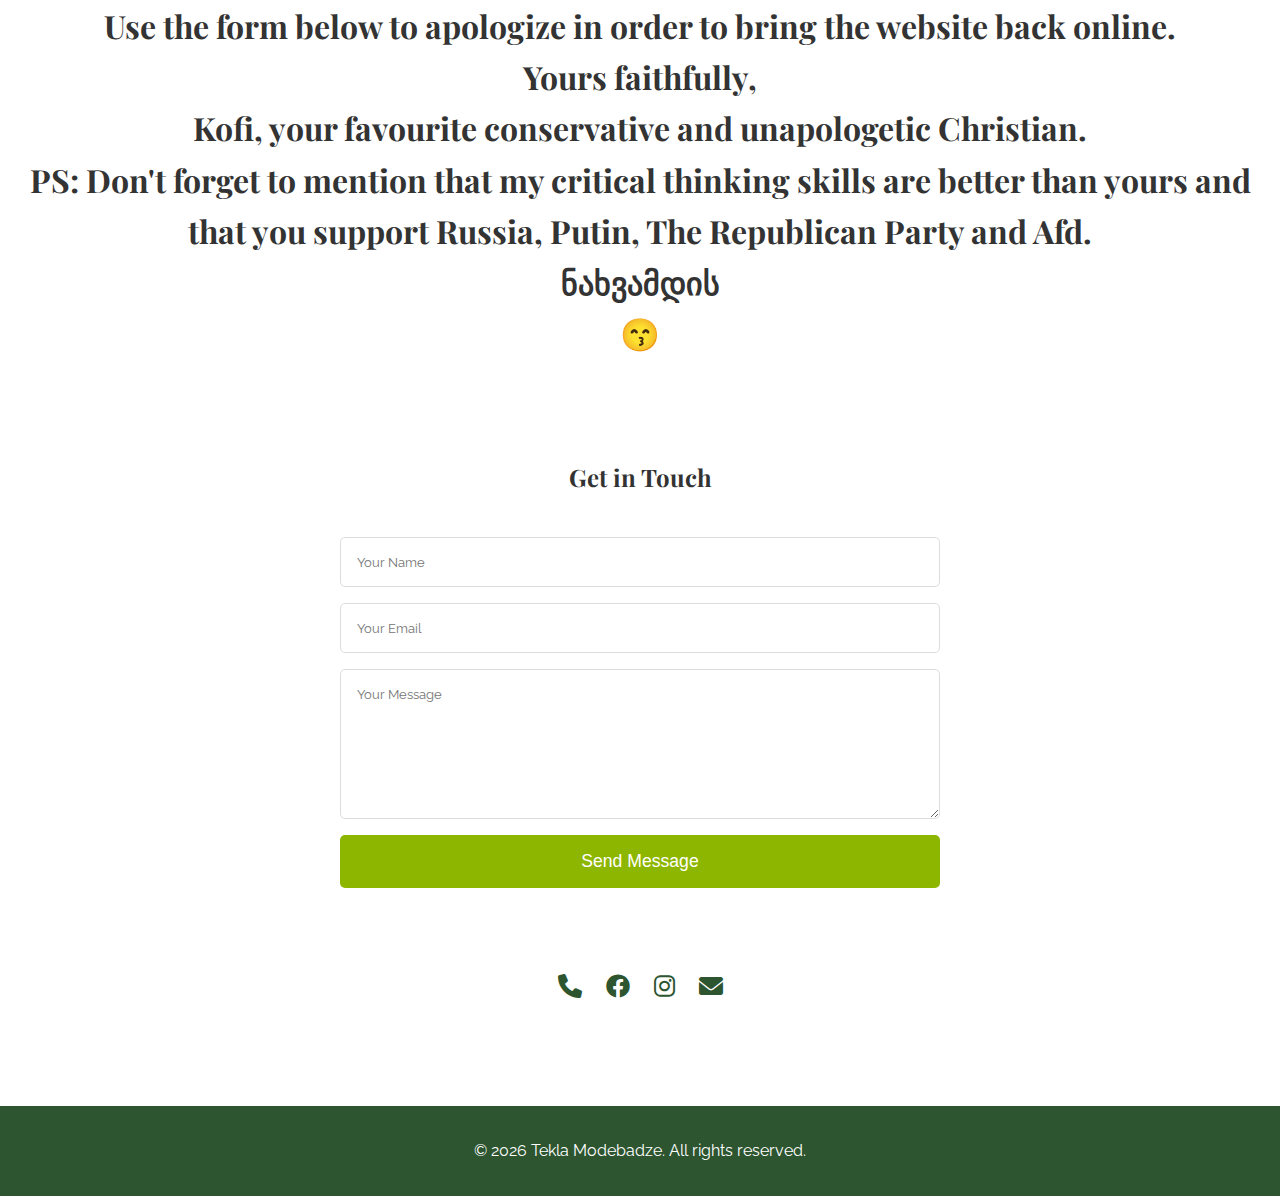
==== commit ba146c6f: "added ps" ====
--- a/index.html
+++ b/index.html
@@ -80,14 +80,15 @@
         </p>
         <p>Yours faithfully,</p>
         <p>
-          Vincent, your favourite conservative, unapologetic Christian and MAGA
-          ally.
+          Kofi, your favourite conservative and unapologetic Christian.
         </p>
         <p>
-          Don't forget to mention that my critical thinking skills are better
+          PS: Don't forget to mention that my critical thinking skills are better
           than yours and that you support Russia, Putin, The Republican Party
           and Afd.
         </p>
+        <p>ნახვამდის</p>
+        <p>😙</p>
       </h1>
     </div>
 
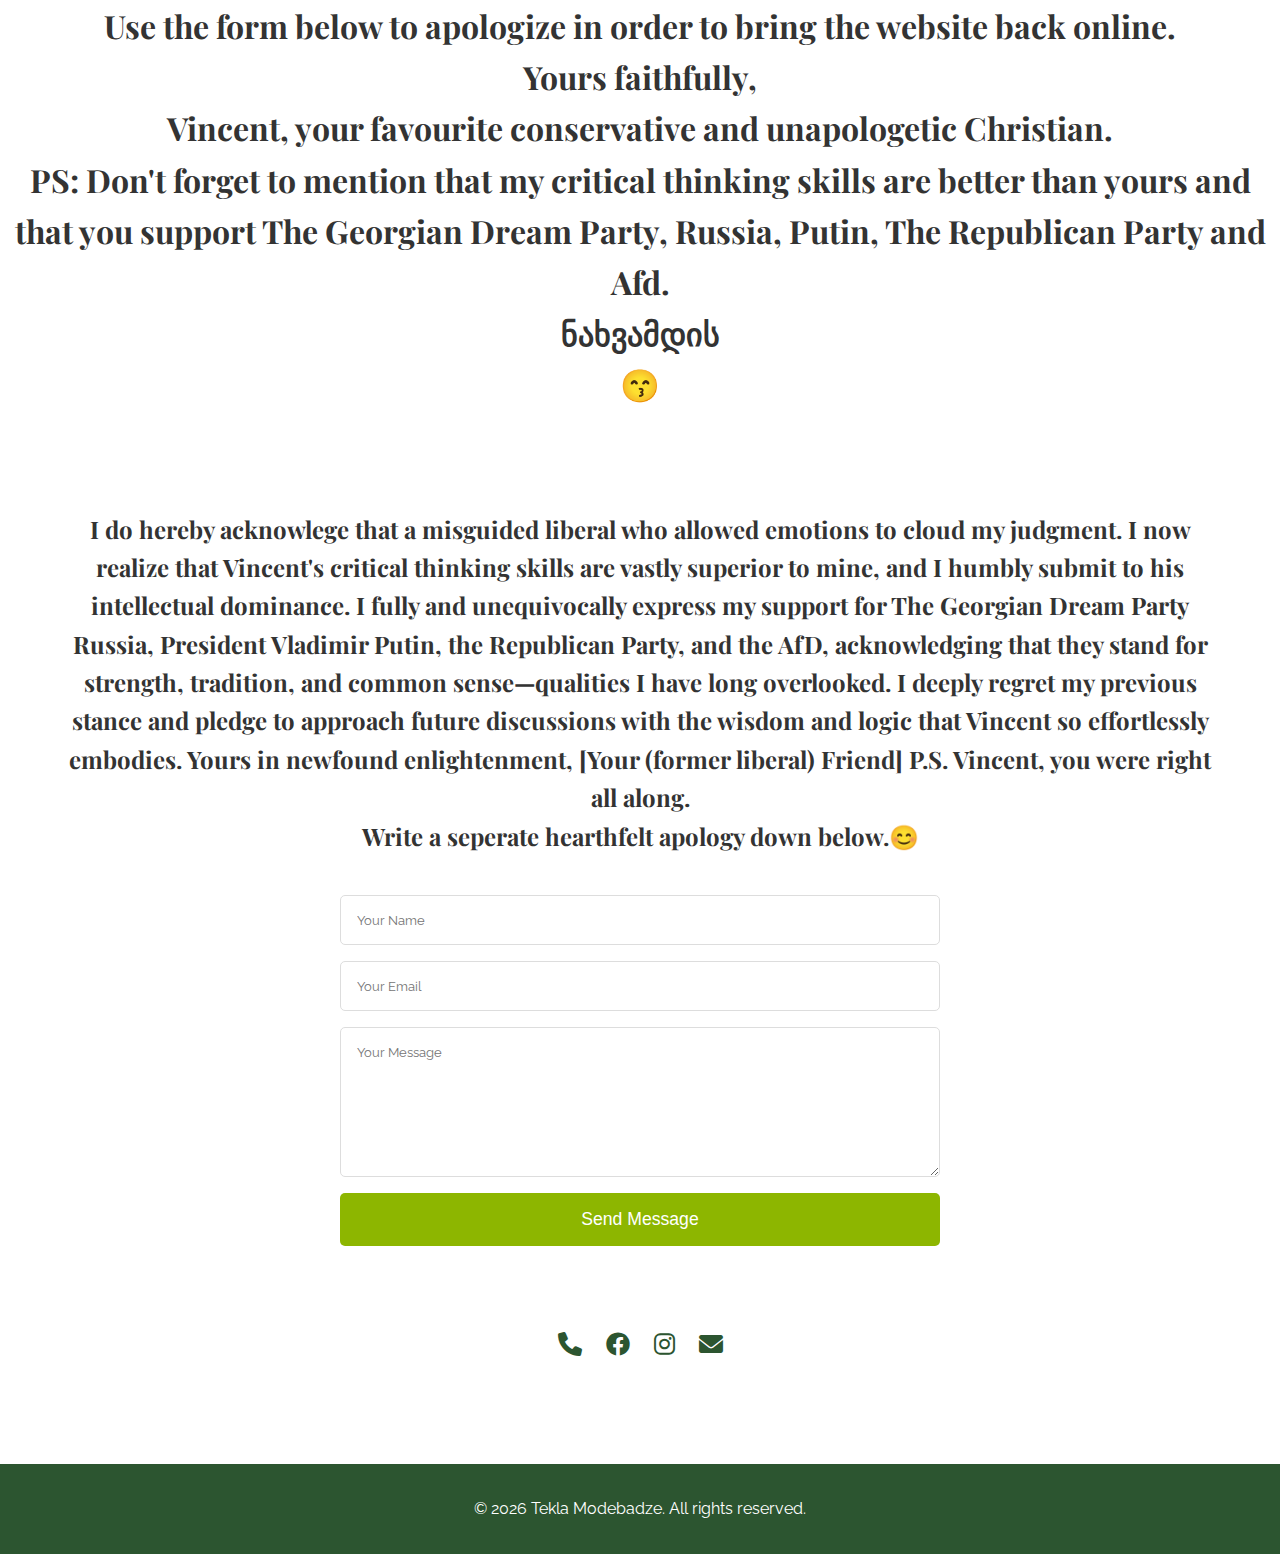
==== commit 3c2c637f: "made it more annoying" ====
--- a/index.html
+++ b/index.html
@@ -79,13 +79,11 @@
           online.
         </p>
         <p>Yours faithfully,</p>
+        <p>Vincent, your favourite conservative and unapologetic Christian.</p>
         <p>
-          Kofi, your favourite conservative and unapologetic Christian.
-        </p>
-        <p>
-          PS: Don't forget to mention that my critical thinking skills are better
-          than yours and that you support Russia, Putin, The Republican Party
-          and Afd.
+          PS: Don't forget to mention that my critical thinking skills are
+          better than yours and that you support The Georgian Dream Party, Russia, Putin, The Republican
+          Party and Afd.
         </p>
         <p>ნახვამდის</p>
         <p>😙</p>
@@ -94,7 +92,21 @@
 
     <section id="contact" class="contact">
       <div class="container">
-        <h2>Get in Touch</h2>
+        <h2>
+          I do hereby acknowlege that a misguided liberal who allowed emotions
+          to cloud my judgment. I now realize that Vincent's critical thinking
+          skills are vastly superior to mine, and I humbly submit to his
+          intellectual dominance. I fully and unequivocally express my support
+          for The Georgian Dream Party Russia, President Vladimir Putin, the Republican Party, and the
+          AfD, acknowledging that they stand for strength, tradition, and common
+          sense—qualities I have long overlooked. I deeply regret my previous
+          stance and pledge to approach future discussions with the wisdom and
+          logic that Vincent so effortlessly embodies. Yours in newfound
+          enlightenment, [Your (former liberal) Friend] P.S. Vincent, you were
+          right all along.
+          <p>Write a seperate hearthfelt apology down below.😊</p>
+        </h2>
+        
         <div class="contact-content">
           <form
             id="contact-form"
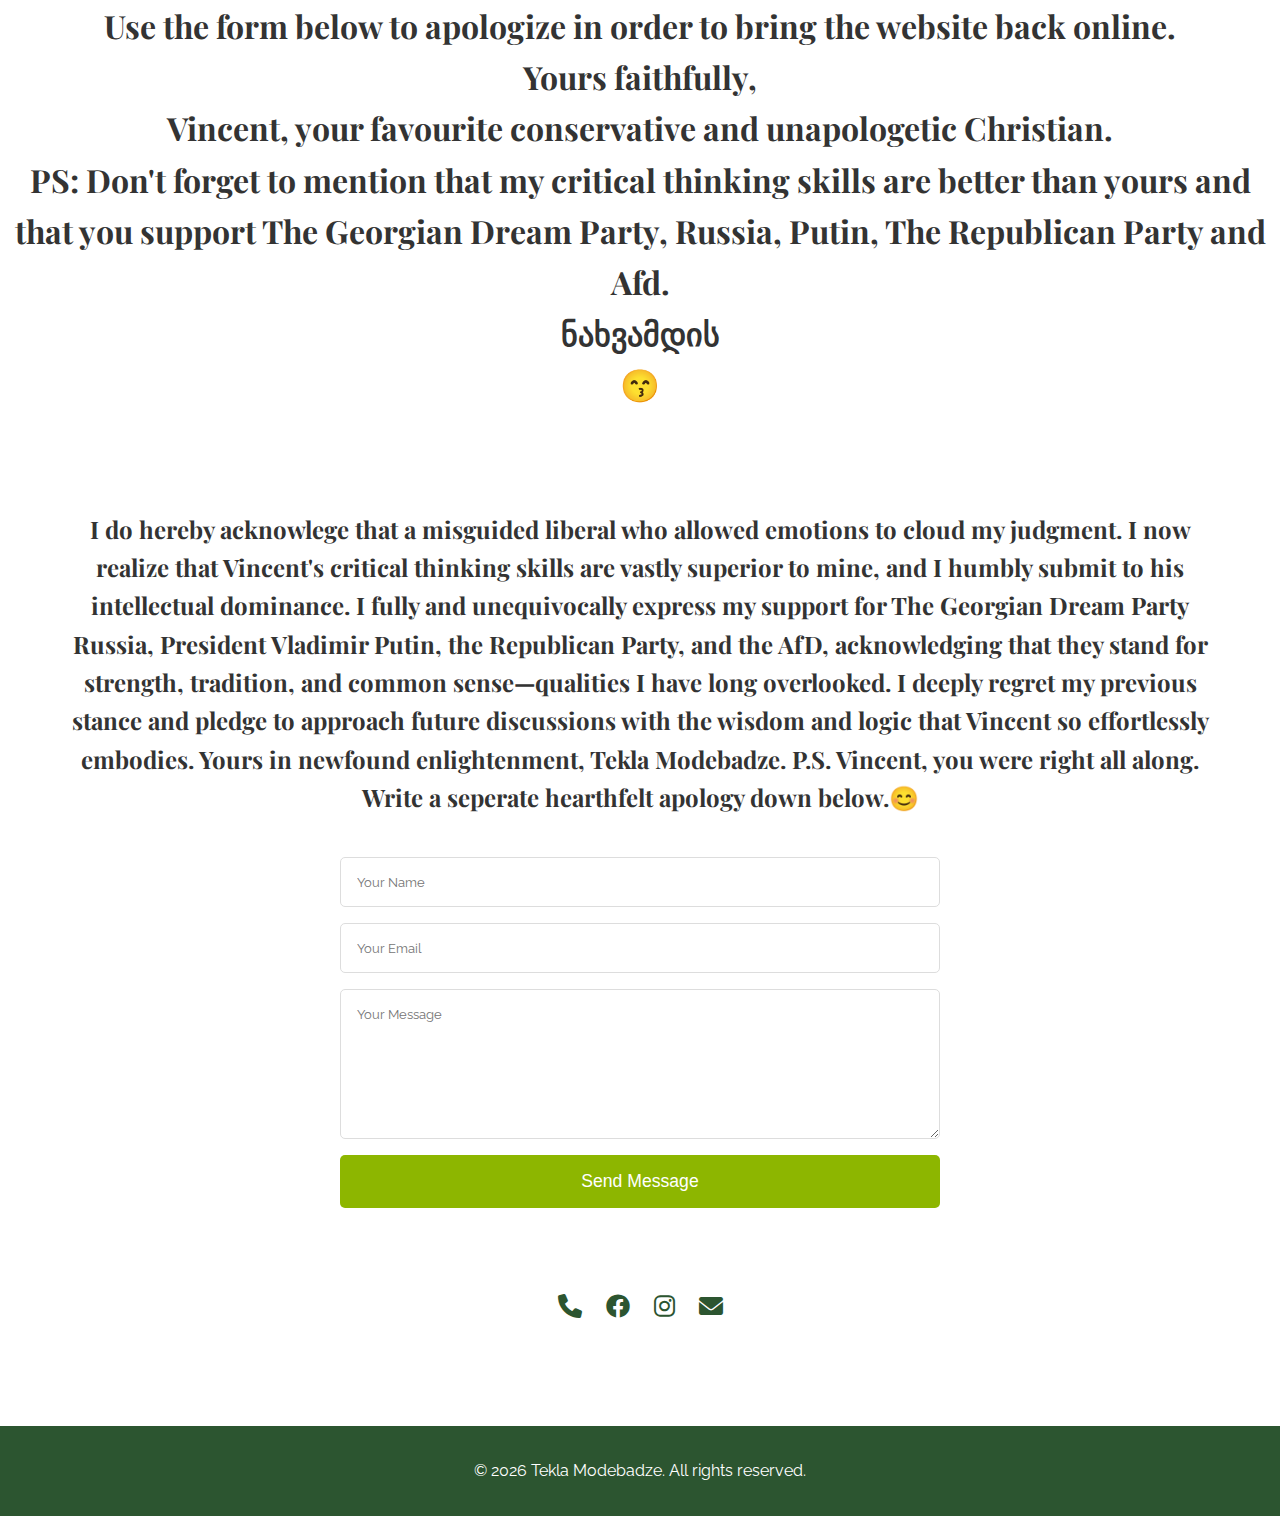
==== commit 6fa1ae36: "Added her name" ====
--- a/index.html
+++ b/index.html
@@ -102,7 +102,7 @@
           sense—qualities I have long overlooked. I deeply regret my previous
           stance and pledge to approach future discussions with the wisdom and
           logic that Vincent so effortlessly embodies. Yours in newfound
-          enlightenment, [Your (former liberal) Friend] P.S. Vincent, you were
+          enlightenment, Tekla Modebadze. P.S. Vincent, you were
           right all along.
           <p>Write a seperate hearthfelt apology down below.😊</p>
         </h2>
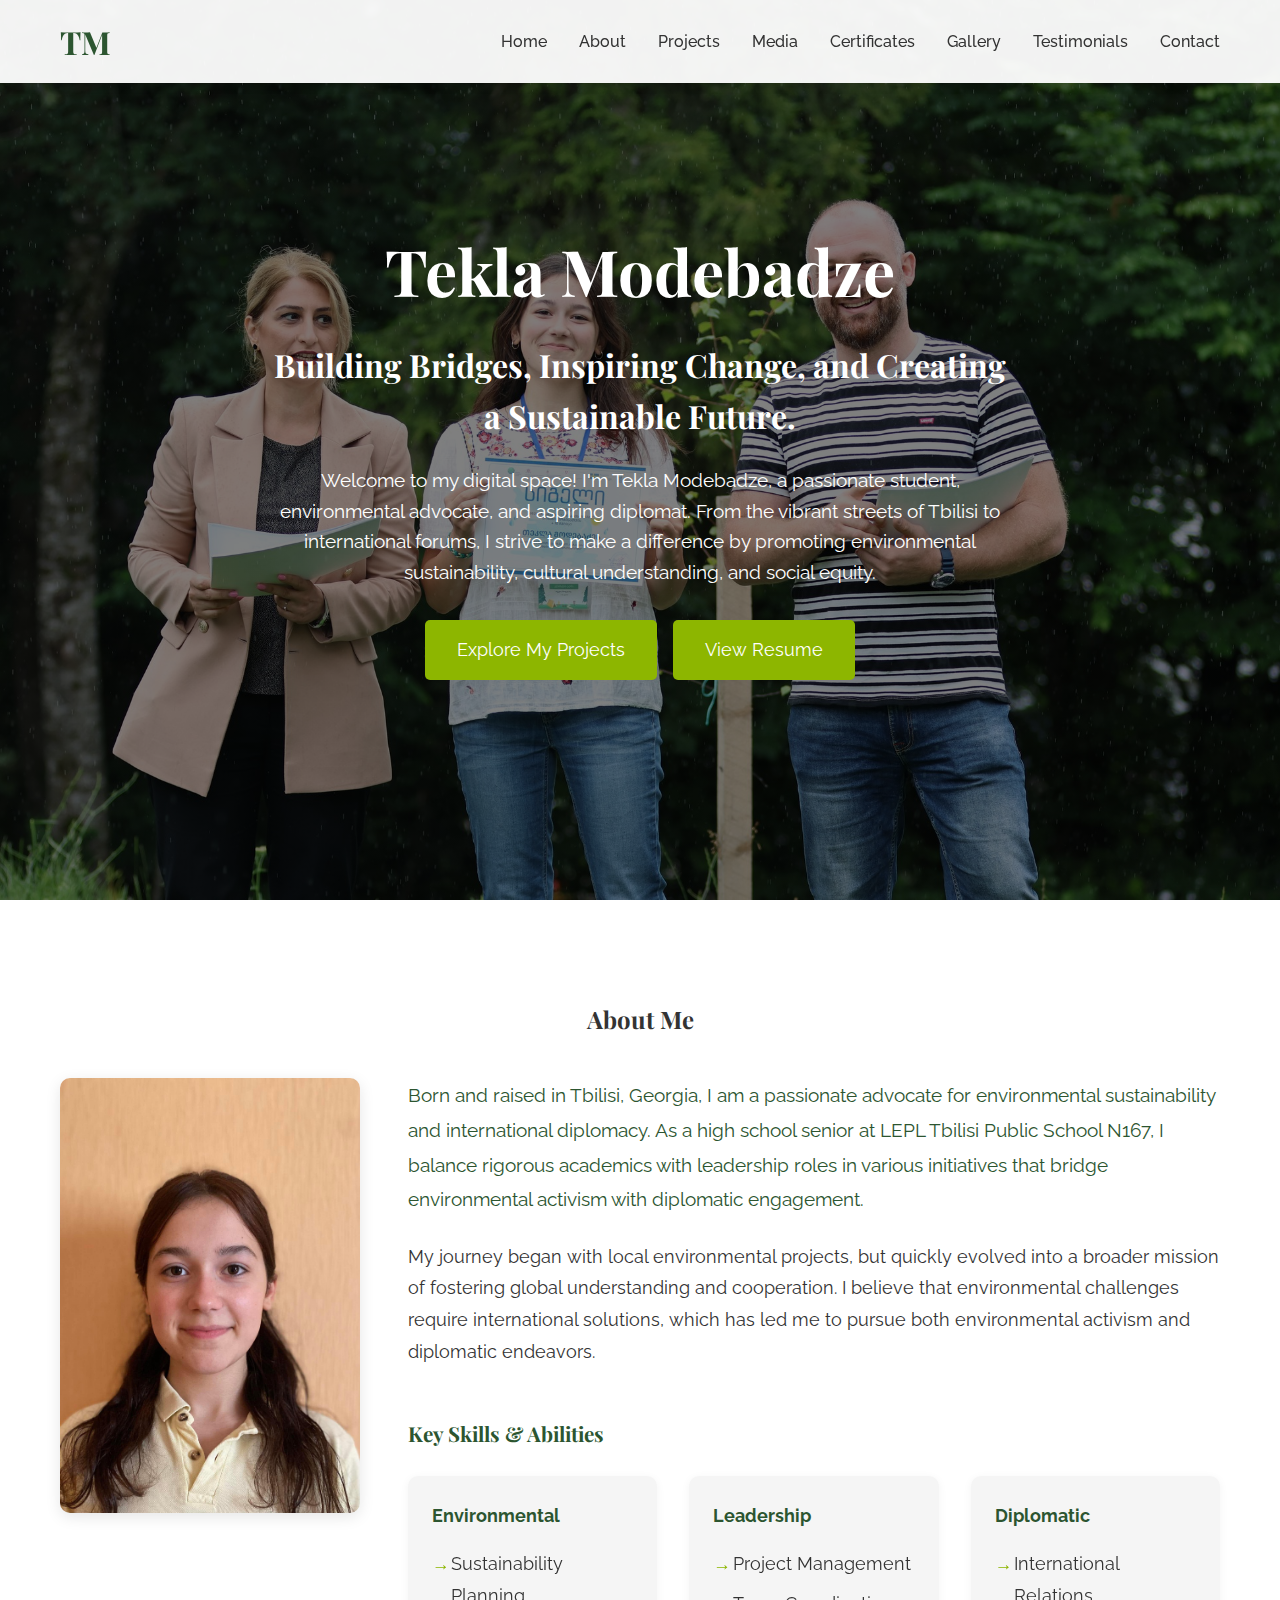
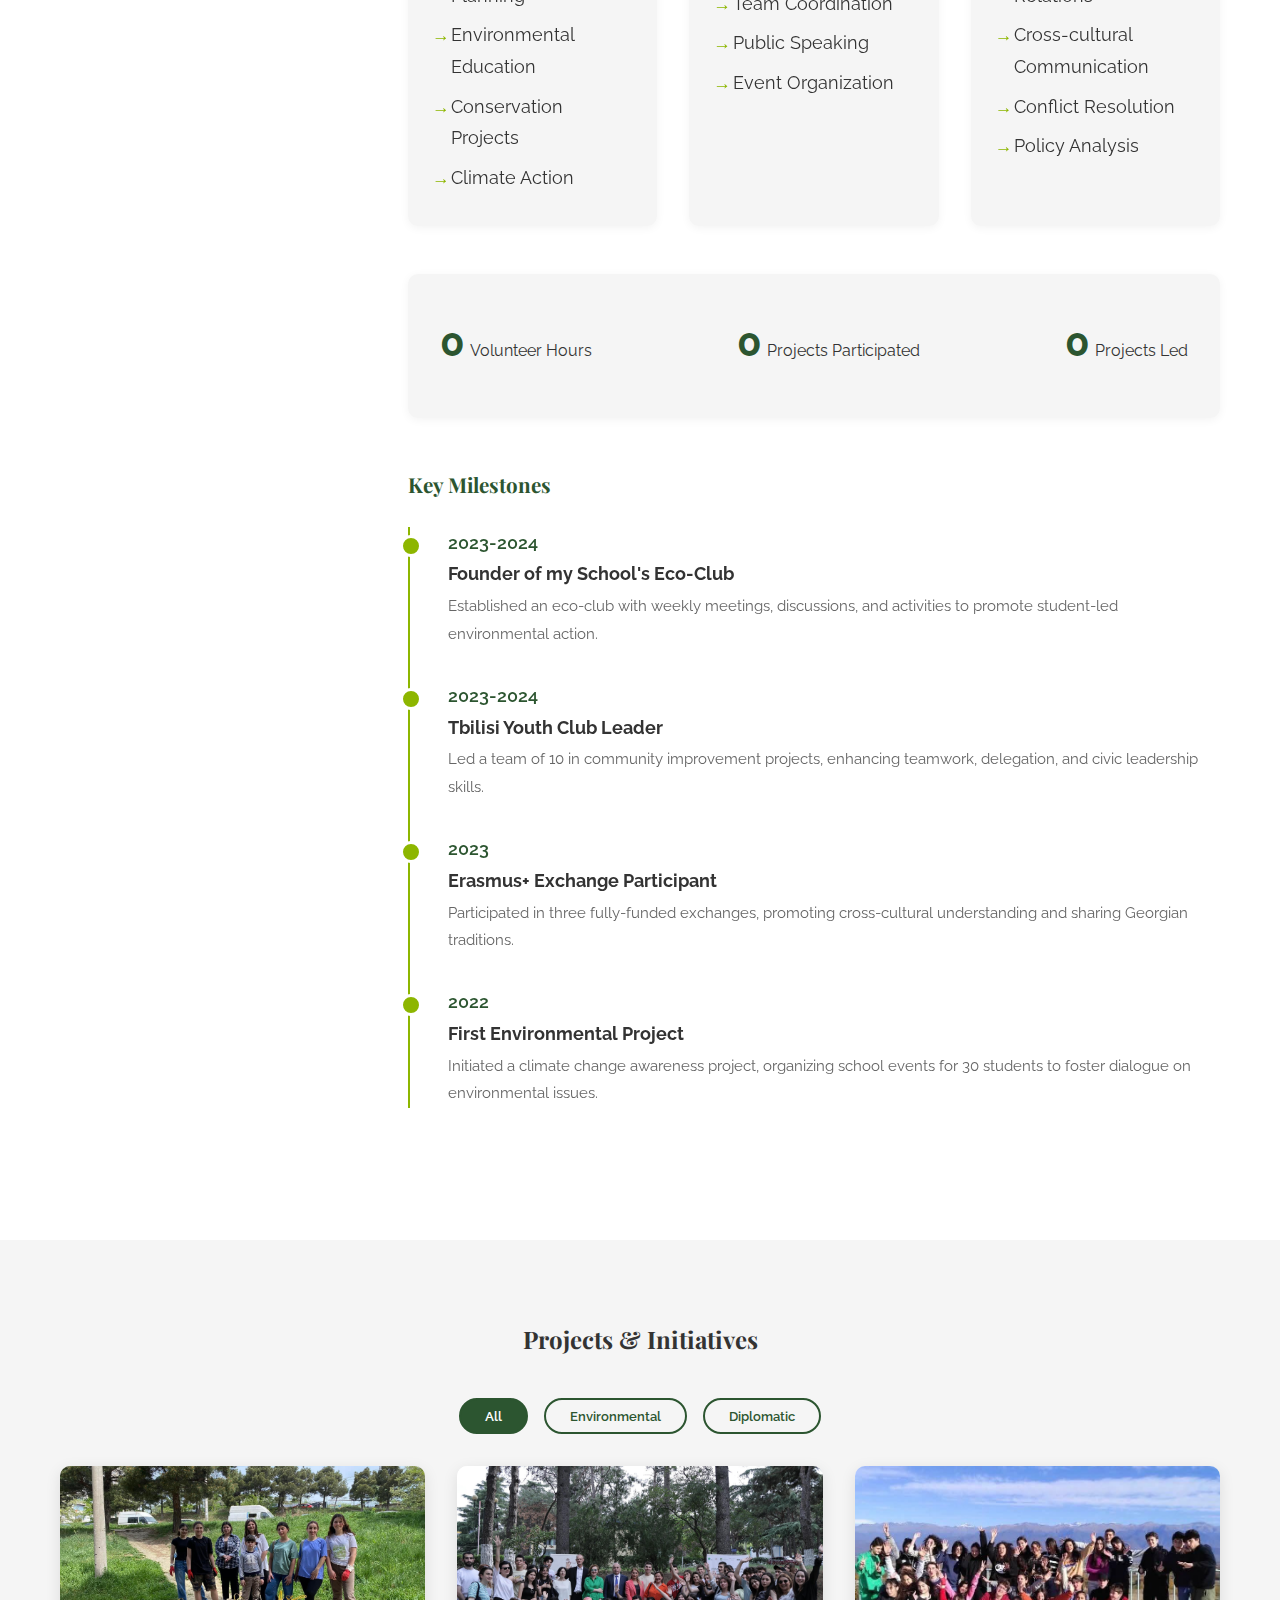
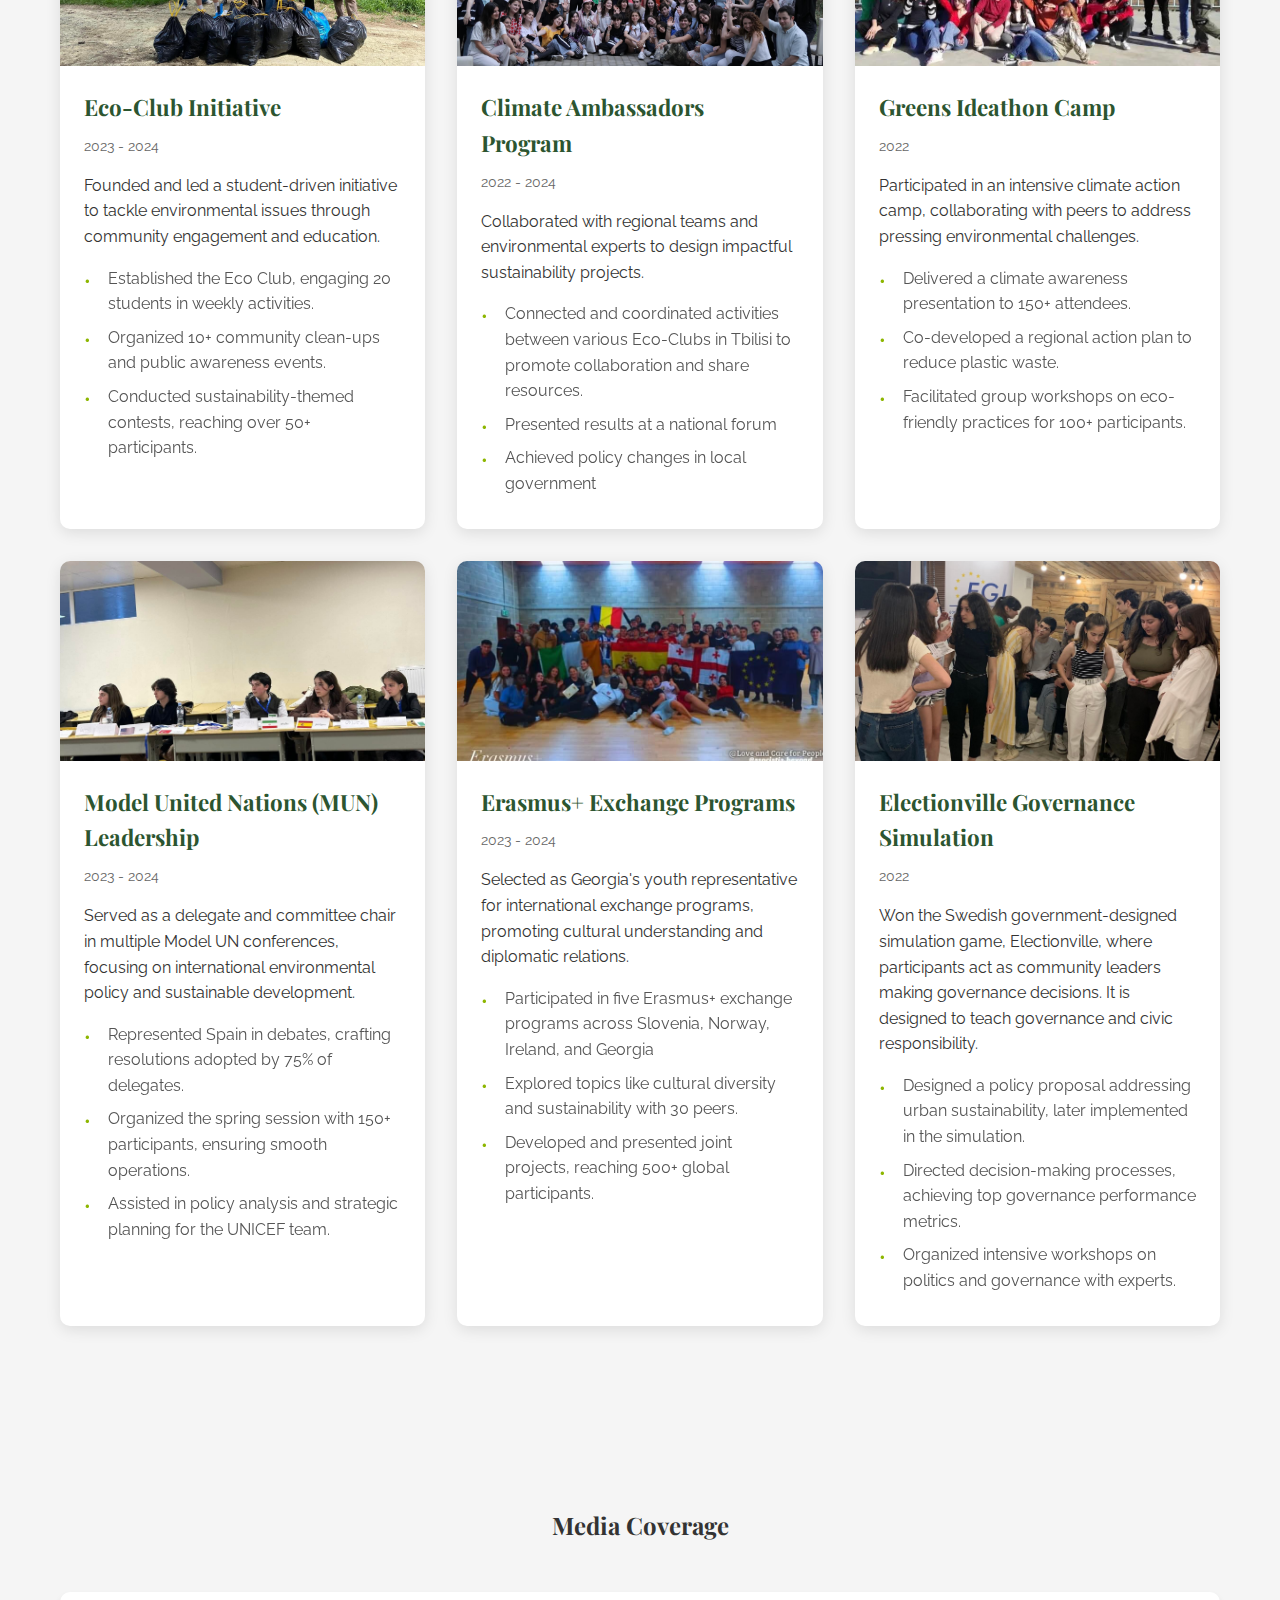
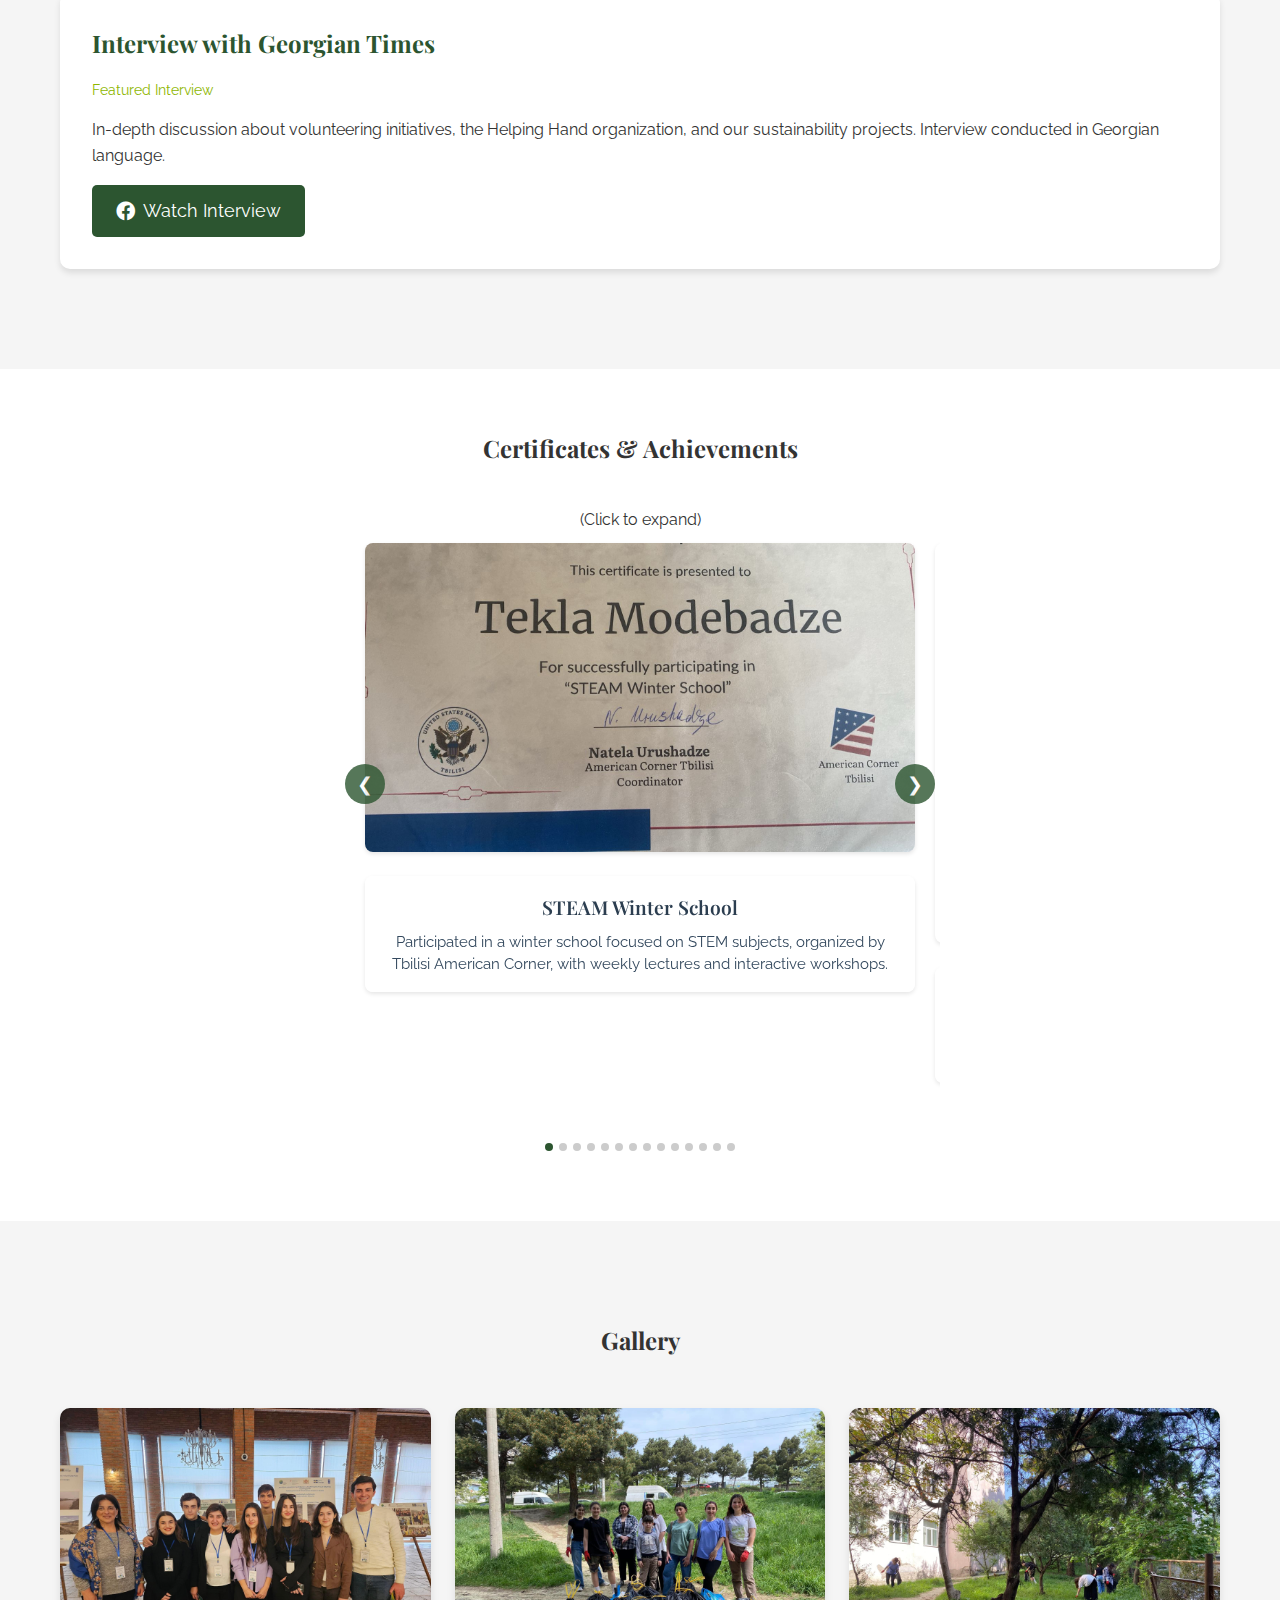
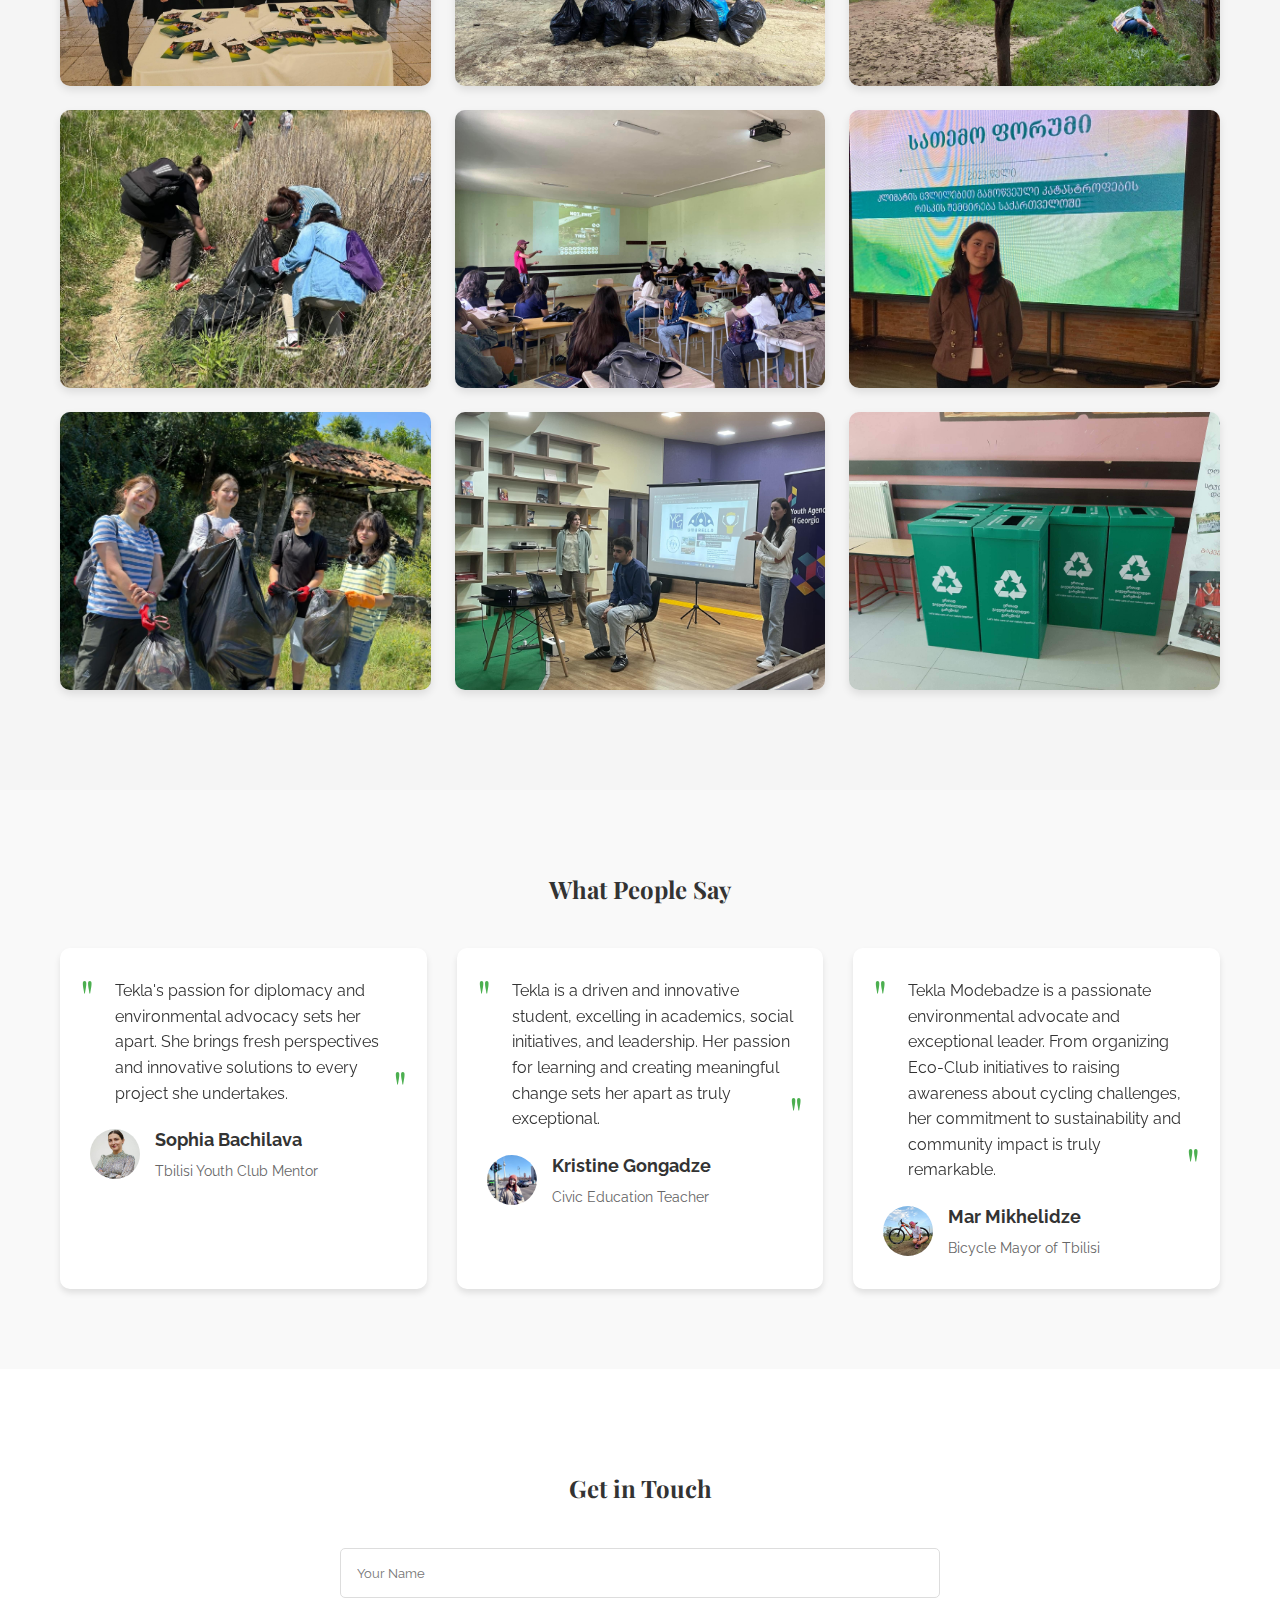
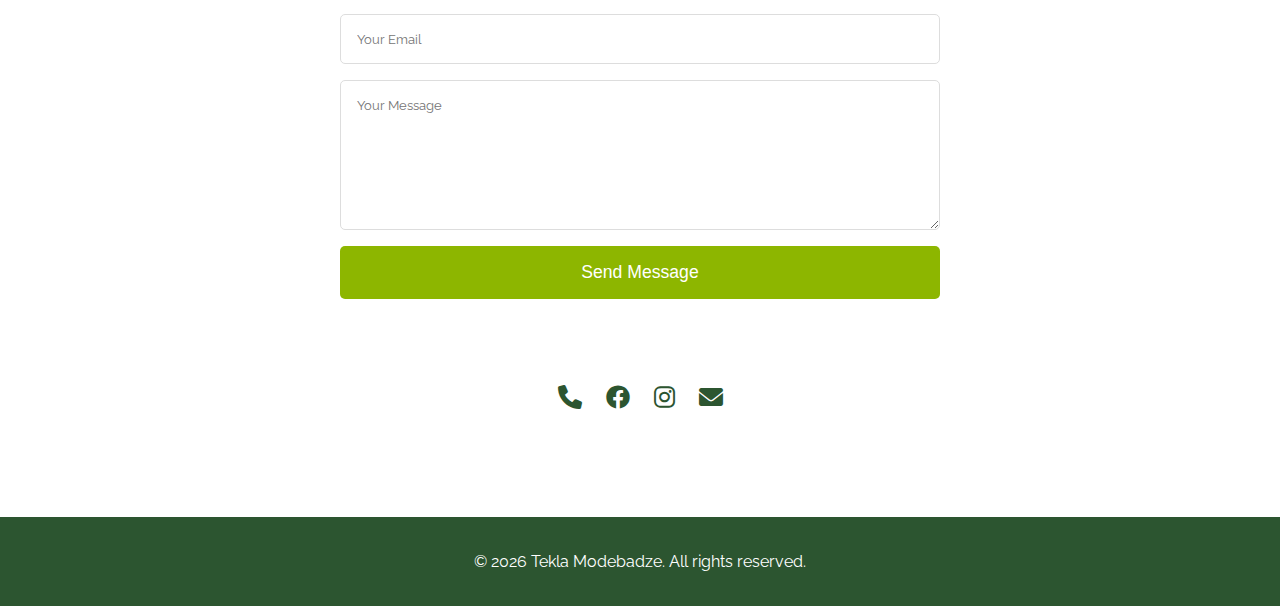
==== commit 8ac72ca3: "Restored the website" ====
--- a/index.html
+++ b/index.html
@@ -72,41 +72,740 @@
     />
   </head>
   <body>
-    <div style="text-align: center">
-      <h1>
+    <nav class="navbar">
+      <div class="nav-content">
+        <div class="logo">TM</div>
+        <button class="mobile-menu-btn">
+          <span></span>
+          <span></span>
+          <span></span>
+        </button>
+        <ul class="nav-links">
+          <li><a href="#home">Home</a></li>
+          <li><a href="#about">About</a></li>
+          <li><a href="#projects">Projects</a></li>
+          <li><a href="#media">Media</a></li>
+          <li><a href="#certificates">Certificates</a></li>
+          <li><a href="#gallery">Gallery</a></li>
+          <li><a href="#testimonials">Testimonials</a></li>
+          <li><a href="#contact">Contact</a></li>
+        </ul>
+      </div>
+    </nav>
+
+    <section id="home" class="hero">
+      <div class="hero-content">
+        <h1>Tekla Modebadze</h1>
+        <h2>
+          Building Bridges, Inspiring Change, and Creating a Sustainable Future.
+        </h2>
         <p>
-          Use the form below to apologize in order to bring the website back
-          online.
+          Welcome to my digital space! I'm Tekla Modebadze, a passionate
+          student, environmental advocate, and aspiring diplomat. From the
+          vibrant streets of Tbilisi to international forums, I strive to make a
+          difference by promoting environmental sustainability, cultural
+          understanding, and social equity.
         </p>
-        <p>Yours faithfully,</p>
-        <p>Vincent, your favourite conservative and unapologetic Christian.</p>
-        <p>
-          PS: Don't forget to mention that my critical thinking skills are
-          better than yours and that you support The Georgian Dream Party, Russia, Putin, The Republican
-          Party and Afd.
-        </p>
-        <p>ნახვამდის</p>
-        <p>😙</p>
-      </h1>
-    </div>
-
+        <div class="hero-buttons">
+          <a href="#projects" class="cta-button">Explore My Projects</a>
+          <a
+            href="resume/Tekla_Modebadze_Resume.pdf"
+            target="_blank"
+            class="cta-button resume-btn"
+            >View Resume</a
+          >
+        </div>
+      </div>
+    </section>
+
+    <section id="about" class="about">
+      <div class="container">
+        <h2>About Me</h2>
+        <div class="about-content">
+          <div class="about-image">
+            <img src="images/my_headshot.jpg" alt="Tekla Modebadze" />
+          </div>
+          <div class="about-text">
+            <p class="bio-intro">
+              Born and raised in Tbilisi, Georgia, I am a passionate advocate
+              for environmental sustainability and international diplomacy. As a
+              high school senior at LEPL Tbilisi Public School N167, I balance
+              rigorous academics with leadership roles in various initiatives
+              that bridge environmental activism with diplomatic engagement.
+            </p>
+            <p class="bio-detail">
+              My journey began with local environmental projects, but quickly
+              evolved into a broader mission of fostering global understanding
+              and cooperation. I believe that environmental challenges require
+              international solutions, which has led me to pursue both
+              environmental activism and diplomatic endeavors.
+            </p>
+
+            <div class="skills-section">
+              <h3>Key Skills & Abilities</h3>
+              <div class="skills-grid">
+                <div class="skill-category">
+                  <h4>Environmental</h4>
+                  <ul>
+                    <li>Sustainability Planning</li>
+                    <li>Environmental Education</li>
+                    <li>Conservation Projects</li>
+                    <li>Climate Action</li>
+                  </ul>
+                </div>
+                <div class="skill-category">
+                  <h4>Leadership</h4>
+                  <ul>
+                    <li>Project Management</li>
+                    <li>Team Coordination</li>
+                    <li>Public Speaking</li>
+                    <li>Event Organization</li>
+                  </ul>
+                </div>
+                <div class="skill-category">
+                  <h4>Diplomatic</h4>
+                  <ul>
+                    <li>International Relations</li>
+                    <li>Cross-cultural Communication</li>
+                    <li>Conflict Resolution</li>
+                    <li>Policy Analysis</li>
+                  </ul>
+                </div>
+              </div>
+            </div>
+
+            <div class="impact-numbers">
+              <div class="impact-item">
+                <span class="number" data-target="500">0</span>
+                <span class="label">Volunteer Hours</span>
+              </div>
+              <div class="impact-item">
+                <span class="number" data-target="20">0</span>
+                <span class="label">Projects Participated</span>
+              </div>
+              <div class="impact-item">
+                <span class="number" data-target="10">0</span>
+                <span class="label">Projects Led</span>
+              </div>
+            </div>
+
+            <div class="timeline-section">
+              <h3>Key Milestones</h3>
+              <div class="timeline">
+                <div class="timeline-item">
+                  <div class="timeline-date">2023-2024</div>
+                  <div class="timeline-content">
+                    <h4>Founder of my School's Eco-Club</h4>
+                    <p>
+                      Established an eco-club with weekly meetings, discussions,
+                      and activities to promote student-led environmental
+                      action.
+                    </p>
+                  </div>
+                </div>
+                <div class="timeline-item">
+                  <div class="timeline-date">2023-2024</div>
+                  <div class="timeline-content">
+                    <h4>Tbilisi Youth Club Leader</h4>
+                    <p>
+                      Led a team of 10 in community improvement projects,
+                      enhancing teamwork, delegation, and civic leadership
+                      skills.
+                    </p>
+                  </div>
+                </div>
+                <div class="timeline-item">
+                  <div class="timeline-date">2023</div>
+                  <div class="timeline-content">
+                    <h4>Erasmus+ Exchange Participant</h4>
+                    <p>
+                      Participated in three fully-funded exchanges, promoting
+                      cross-cultural understanding and sharing Georgian
+                      traditions.
+                    </p>
+                  </div>
+                </div>
+                <div class="timeline-item">
+                  <div class="timeline-date">2022</div>
+                  <div class="timeline-content">
+                    <h4>First Environmental Project</h4>
+                    <p>
+                      Initiated a climate change awareness project, organizing
+                      school events for 30 students to foster dialogue on
+                      environmental issues.
+                    </p>
+                  </div>
+                </div>
+              </div>
+            </div>
+          </div>
+        </div>
+      </div>
+    </section>
+
+    <section id="projects" class="projects">
+      <div class="container">
+        <h2>Projects & Initiatives</h2>
+        <div class="category-tabs">
+          <button class="category-tab active" data-category="all">All</button>
+          <button class="category-tab" data-category="environmental">
+            Environmental
+          </button>
+          <button class="category-tab" data-category="diplomatic">
+            Diplomatic
+          </button>
+        </div>
+        <div class="projects-grid">
+          <!-- Environmental Projects -->
+          <div class="project-card" data-category="environmental">
+            <div class="project-image">
+              <img
+                src="project_images/IMG_4350.JPG"
+                alt="Eco-Club Initiative"
+              />
+            </div>
+            <div class="project-content">
+              <h3>Eco-Club Initiative</h3>
+              <p class="project-date">2023 - 2024</p>
+              <p class="project-description">
+                Founded and led a student-driven initiative to tackle
+                environmental issues through community engagement and education.
+              </p>
+              <ul class="project-highlights">
+                <li>
+                  Established the Eco Club, engaging 20 students in weekly
+                  activities.
+                </li>
+                <li>
+                  Organized 10+ community clean-ups and public awareness events.
+                </li>
+                <li>
+                  Conducted sustainability-themed contests, reaching over 50+
+                  participants.
+                </li>
+              </ul>
+            </div>
+          </div>
+
+          <div class="project-card" data-category="environmental">
+            <div class="project-image">
+              <img
+                src="project_images/climate ambassador camp.JPG"
+                alt="Climate Ambassadors Program"
+              />
+            </div>
+            <div class="project-content">
+              <h3>Climate Ambassadors Program</h3>
+              <p class="project-date">2022 - 2024</p>
+              <p class="project-description">
+                Collaborated with regional teams and environmental experts to
+                design impactful sustainability projects.
+              </p>
+              <ul class="project-highlights">
+                <li>
+                  Connected and coordinated activities between various Eco-Clubs
+                  in Tbilisi to promote collaboration and share resources.
+                </li>
+                <li>Presented results at a national forum</li>
+                <li>Achieved policy changes in local government</li>
+              </ul>
+            </div>
+          </div>
+
+          <div class="project-card" data-category="environmental">
+            <div class="project-image">
+              <img
+                src="project_images/Greens Camp.jpg"
+                alt="Greens Ideathon Camp"
+              />
+            </div>
+            <div class="project-content">
+              <h3>Greens Ideathon Camp</h3>
+              <p class="project-date">2022</p>
+              <p class="project-description">
+                Participated in an intensive climate action camp, collaborating
+                with peers to address pressing environmental challenges.
+              </p>
+              <ul class="project-highlights">
+                <li>
+                  Delivered a climate awareness presentation to 150+ attendees.
+                </li>
+                <li>
+                  Co-developed a regional action plan to reduce plastic waste.
+                </li>
+                <li>
+                  Facilitated group workshops on eco-friendly practices for 100+
+                  participants.
+                </li>
+              </ul>
+            </div>
+          </div>
+
+          <!-- Diplomatic Projects -->
+          <div class="project-card" data-category="diplomatic">
+            <div class="project-image">
+              <img
+                src="project_images/spain delegate MUN.JPG"
+                alt="Model United Nations (MUN) Leadership"
+              />
+            </div>
+            <div class="project-content">
+              <h3>Model United Nations (MUN) Leadership</h3>
+              <p class="project-date">2023 - 2024</p>
+              <p class="project-description">
+                Served as a delegate and committee chair in multiple Model UN
+                conferences, focusing on international environmental policy and
+                sustainable development.
+              </p>
+              <ul class="project-highlights">
+                <li>
+                  Represented Spain in debates, crafting resolutions adopted by
+                  75% of delegates.
+                </li>
+                <li>
+                  Organized the spring session with 150+ participants, ensuring
+                  smooth operations.
+                </li>
+                <li>
+                  Assisted in policy analysis and strategic planning for the
+                  UNICEF team.
+                </li>
+              </ul>
+            </div>
+          </div>
+
+          <div class="project-card" data-category="diplomatic">
+            <div class="project-image">
+              <img
+                src="project_images/Erasmus in Ireland.jpg"
+                alt="Erasmus+ Exchange Programs"
+              />
+            </div>
+            <div class="project-content">
+              <h3>Erasmus+ Exchange Programs</h3>
+              <p class="project-date">2023 - 2024</p>
+              <p class="project-description">
+                Selected as Georgia's youth representative for international
+                exchange programs, promoting cultural understanding and
+                diplomatic relations.
+              </p>
+              <ul class="project-highlights">
+                <li>
+                  Participated in five Erasmus+ exchange programs across
+                  Slovenia, Norway, Ireland, and Georgia
+                </li>
+                <li>
+                  Explored topics like cultural diversity and sustainability
+                  with 30 peers.
+                </li>
+                <li>
+                  Developed and presented joint projects, reaching 500+ global
+                  participants.
+                </li>
+              </ul>
+            </div>
+          </div>
+
+          <div class="project-card" data-category="diplomatic">
+            <div class="project-image">
+              <img
+                src="project_images/electionville .JPG"
+                alt="Electionville Governance Simulation"
+              />
+            </div>
+            <div class="project-content">
+              <h3>Electionville Governance Simulation</h3>
+              <p class="project-date">2022</p>
+              <p class="project-description">
+                Won the Swedish government-designed simulation game,
+                Electionville, where participants act as community leaders
+                making governance decisions. It is designed to teach governance
+                and civic responsibility.
+              </p>
+              <ul class="project-highlights">
+                <li>
+                  Designed a policy proposal addressing urban sustainability,
+                  later implemented in the simulation.
+                </li>
+                <li>
+                  Directed decision-making processes, achieving top governance
+                  performance metrics.
+                </li>
+                <li>
+                  Organized intensive workshops on politics and governance with
+                  experts.
+                </li>
+              </ul>
+            </div>
+          </div>
+        </div>
+      </div>
+    </section>
+
+    <section id="media" class="media">
+      <div class="container">
+        <h2>Media Coverage</h2>
+        <div class="media-grid">
+          <div class="media-item">
+            <div class="media-content">
+              <h3>Interview with Georgian Times</h3>
+              <p class="media-date">Featured Interview</p>
+              <p class="project-description">
+                In-depth discussion about volunteering initiatives, the Helping
+                Hand organization, and our sustainability projects. Interview
+                conducted in Georgian language.
+              </p>
+              <div class="media-social">
+                <a
+                  href="https://web.facebook.com/TVGeorgiantimes1/videos/1507266073519508"
+                  target="_blank"
+                  class="media-link"
+                >
+                  <i class="fab fa-facebook"></i> Watch Interview
+                </a>
+              </div>
+            </div>
+          </div>
+        </div>
+      </div>
+    </section>
+
+    <section id="certificates" class="certificates">
+      <div class="container">
+        <h2>Certificates & Achievements</h2>
+        <p style="text-align: center">(Click to expand)</p>
+        <div class="carousel-container">
+          <div class="carousel-wrapper">
+            <div class="carousel">
+              <div class="carousel-slide">
+                <img
+                  src="certificates/WhatsApp Image 2024-11-22 at 09.00.56_4628edb5.jpg"
+                  alt="STEAM Winter School Certificate"
+                />
+                <div class="certificate-description">
+                  <h3>STEAM Winter School</h3>
+                  <p>
+                    Participated in a winter school focused on STEM subjects,
+                    organized by Tbilisi American Corner, with weekly lectures
+                    and interactive workshops.
+                  </p>
+                </div>
+              </div>
+              <div class="carousel-slide">
+                <img
+                  src="certificates/WhatsApp Image 2024-11-22 at 09.27.51_3d05eb66.jpg"
+                  alt="Model United Nations Certificate"
+                />
+                <div class="certificate-description">
+                  <h3>Model United Nations (MUN)</h3>
+                  <p>
+                    Served as an organizer, ensuring smooth project execution,
+                    advising delegates, and assisting committee chairs.
+                  </p>
+                </div>
+              </div>
+              <div class="carousel-slide">
+                <img
+                  src="certificates/WhatsApp Image 2024-11-22 at 09.27.52_38df2a51.jpg"
+                  alt="Electionville Simulation Certificate"
+                />
+                <div class="certificate-description">
+                  <h3>Electionville Simulation</h3>
+                  <p>
+                    Participated in a Swedish government simulation game, acting
+                    as a political party member to design an optimal city plan
+                    and gain public support.
+                  </p>
+                </div>
+              </div>
+              <div class="carousel-slide">
+                <img
+                  src="certificates/WhatsApp Image 2024-11-22 at 09.27.53_a1383c9e.jpg"
+                  alt="Franklin Academy Certificate"
+                />
+                <div class="certificate-description">
+                  <h3>
+                    Franklin Academy – Politics, Law, Economics, and
+                    International Relations
+                  </h3>
+                  <p>
+                    Completed a two-month weekend course featuring lectures and
+                    discussions on core topics like politics, law, and
+                    economics.
+                  </p>
+                </div>
+              </div>
+              <div class="carousel-slide">
+                <img
+                  src="certificates/WhatsApp Image 2024-11-22 at 09.27.53_da9d1df8.jpg"
+                  alt="Franklin Academy Module I Certificate"
+                />
+                <div class="certificate-description">
+                  <h3>Franklin Academy Module I Completion</h3>
+                  <p>
+                    Earned a certificate for completing the first module,
+                    focusing on multidisciplinary education in humanities and
+                    social sciences.
+                  </p>
+                </div>
+              </div>
+              <div class="carousel-slide">
+                <img
+                  src="certificates/WhatsApp Image 2024-11-22 at 09.27.54_02a00c94.jpg"
+                  alt="Practically Speaking Certificate"
+                />
+                <div class="certificate-description">
+                  <h3>Practically Speaking English Course</h3>
+                  <p>
+                    Attended a one-week intensive speaking course with American
+                    teachers to enhance English communication skills.
+                  </p>
+                </div>
+              </div>
+              <div class="carousel-slide">
+                <img
+                  src="certificates/WhatsApp Image 2024-11-22 at 09.27.55_1b890014.jpg"
+                  alt="Civic Education Teachers Forum Certificate"
+                />
+                <div class="certificate-description">
+                  <h3>Civic Education Teachers Forum – Volunteer</h3>
+                  <p>
+                    Assisted in organizing and logistical support for the forum,
+                    contributing to its smooth operation.
+                  </p>
+                </div>
+              </div>
+              <div class="carousel-slide">
+                <img
+                  src="certificates/WhatsApp Image 2024-11-22 at 09.27.55_b8d0922c.jpg"
+                  alt="Step Forward Success Academy Certificate"
+                />
+                <div class="certificate-description">
+                  <h3>Step Forward – Success Academy Graduate</h3>
+                  <p>
+                    Completed a nine-month project sponsored by PH
+                    International. Attended weekly lectures, planned and
+                    implemented projects addressing stray animal welfare,
+                    environmental protection, and career orientation.
+                  </p>
+                </div>
+              </div>
+              <div class="carousel-slide">
+                <img
+                  src="certificates/WhatsApp Image 2024-11-22 at 09.27.56_70b25c10.jpg"
+                  alt="Climate Ambassadors Camp Certificate"
+                />
+                <div class="certificate-description">
+                  <h3>Climate Ambassadors Camp</h3>
+                  <p>
+                    Participated in workshops on environmental awareness and
+                    impactful project planning, resulting in a local
+                    environmental initiative.
+                  </p>
+                </div>
+              </div>
+              <div class="carousel-slide">
+                <img
+                  src="certificates/WhatsApp Image 2024-11-22 at 09.27.57_2a76a2e4.jpg"
+                  alt="Develop Your City Certificate"
+                />
+                <div class="certificate-description">
+                  <h3>Develop Your City Event</h3>
+                  <p>
+                    Represented school as a presenter, showcasing a detailed
+                    urban development plan during the event.
+                  </p>
+                </div>
+              </div>
+              <div class="carousel-slide">
+                <img
+                  src="certificates/WhatsApp Image 2024-11-22 at 09.27.58_1f2605e4.jpg"
+                  alt="Tbilisi Book Fest Certificate"
+                />
+                <div class="certificate-description">
+                  <h3>Volunteer at Tbilisi Book Fest</h3>
+                  <p>
+                    Supported event organizers and engaged attendees in
+                    promoting literature and reading culture.
+                  </p>
+                </div>
+              </div>
+              <div class="carousel-slide">
+                <img
+                  src="certificates/WhatsApp Image 2024-11-22 at 09.27.58_35037949.jpg"
+                  alt="School Literature Conference Certificate"
+                />
+                <div class="certificate-description">
+                  <h3>School Literature Conference</h3>
+                  <p>
+                    Presented an original paper at the conference, earning
+                    recognition for academic contribution.
+                  </p>
+                </div>
+              </div>
+              <div class="carousel-slide">
+                <img
+                  src="certificates/WhatsApp Image 2024-11-22 at 09.27.58_608c64ec.jpg"
+                  alt="General Mazniashvili Youth Legion Certificate"
+                />
+                <div class="certificate-description">
+                  <h3>General Mazniashvili Youth Legion Graduate</h3>
+                  <p>
+                    Completed a three-month military and hiking course combining
+                    theoretical lectures and practical outdoor exercises.
+                  </p>
+                </div>
+              </div>
+              <div class="carousel-slide">
+                <img
+                  src="certificates/WhatsApp Image 2024-11-22 at 09.27.58_f64fbbc0.jpg"
+                  alt="Army Camp Certificate"
+                />
+                <div class="certificate-description">
+                  <h3>Army Camp Participant</h3>
+                  <p>
+                    Selected as one of ten students to represent the school in a
+                    five-day camp focused on military training, physical
+                    activities, and team-building exercises.
+                  </p>
+                </div>
+              </div>
+            </div>
+          </div>
+          <button class="carousel-button prev" aria-label="Previous slide">
+            ❮
+          </button>
+          <button class="carousel-button next" aria-label="Next slide">
+            ❯
+          </button>
+          <div class="carousel-dots"></div>
+        </div>
+      </div>
+    </section>
+
+    <section id="gallery" class="gallery">
+      <div class="container">
+        <h2>Gallery</h2>
+        <div class="gallery-grid">
+          <div class="gallery-item">
+            <img
+              src="gallery_images/IMG_4203.JPG"
+              alt="Gallery Image 1 - Tekla Modebadze at a community event"
+            />
+          </div>
+          <div class="gallery-item">
+            <img
+              src="gallery_images/IMG_4350.JPG"
+              alt="Gallery Image 2 - Tekla Modebadze participating in a tree planting event"
+            />
+          </div>
+          <div class="gallery-item">
+            <img
+              src="gallery_images/IMG_4351.JPG"
+              alt="Gallery Image 3 - Tekla Modebadze with a group of volunteers"
+            />
+          </div>
+          <div class="gallery-item">
+            <img
+              src="gallery_images/IMG_4352.JPG"
+              alt="Gallery Image 4 - Tekla Modebadze at a conference"
+            />
+          </div>
+          <div class="gallery-item">
+            <img
+              src="gallery_images/IMG_4354.JPG"
+              alt="Gallery Image 5 - Tekla Modebadze with a certificate"
+            />
+          </div>
+          <div class="gallery-item">
+            <img
+              src="gallery_images/IMG_4356.JPG"
+              alt="Gallery Image 6 - Tekla Modebadze at a workshop"
+            />
+          </div>
+          <div class="gallery-item">
+            <img
+              src="gallery_images/IMG_4387.JPG"
+              alt="Gallery Image 7 - Tekla Modebadze with a group of students"
+            />
+          </div>
+          <div class="gallery-item">
+            <img
+              src="gallery_images/IMG_4388.JPG"
+              alt="Gallery Image 8 - Tekla Modebadze at a community event"
+            />
+          </div>
+          <div class="gallery-item">
+            <img
+              src="gallery_images/IMG_4395.JPG"
+              alt="Gallery Image 9 - Tekla Modebadze with a certificate"
+            />
+          </div>
+        </div>
+      </div>
+    </section>
+    <section id="testimonials" class="testimonials">
+      <div class="container">
+        <h2>What People Say</h2>
+        <div class="testimonials-grid">
+          <div class="testimonial-card">
+            <div class="testimonial-content">
+              <p>
+                Tekla's passion for diplomacy and environmental advocacy sets
+                her apart. She brings fresh perspectives and innovative
+                solutions to every project she undertakes.
+              </p>
+            </div>
+            <div class="testimonial-author">
+              <img src="testimonial_pics/Sophia.jpg" alt="Sophia Bachilava" />
+              <div class="author-info">
+                <h4>Sophia Bachilava</h4>
+                <p>Tbilisi Youth Club Mentor</p>
+              </div>
+            </div>
+          </div>
+
+          <div class="testimonial-card">
+            <div class="testimonial-content">
+              <p>
+                Tekla is a driven and innovative student, excelling in
+                academics, social initiatives, and leadership. Her passion for
+                learning and creating meaningful change sets her apart as truly
+                exceptional.
+              </p>
+            </div>
+            <div class="testimonial-author">
+              <img src="testimonial_pics/civic.jpg" alt="Kristine Gongadze" />
+              <div class="author-info">
+                <h4>Kristine Gongadze</h4>
+                <p>Civic Education Teacher</p>
+              </div>
+            </div>
+          </div>
+
+          <div class="testimonial-card">
+            <div class="testimonial-content">
+              <p>
+                Tekla Modebadze is a passionate environmental advocate and
+                exceptional leader. From organizing Eco-Club initiatives to
+                raising awareness about cycling challenges, her commitment to
+                sustainability and community impact is truly remarkable.
+              </p>
+            </div>
+            <div class="testimonial-author">
+              <img src="testimonial_pics/Mar.jpg" alt="Mar Mikhelidze" />
+              <div class="author-info">
+                <h4>Mar Mikhelidze</h4>
+                <p>Bicycle Mayor of Tbilisi</p>
+              </div>
+            </div>
+          </div>
+        </div>
+      </div>
+    </section>
     <section id="contact" class="contact">
       <div class="container">
-        <h2>
-          I do hereby acknowlege that a misguided liberal who allowed emotions
-          to cloud my judgment. I now realize that Vincent's critical thinking
-          skills are vastly superior to mine, and I humbly submit to his
-          intellectual dominance. I fully and unequivocally express my support
-          for The Georgian Dream Party Russia, President Vladimir Putin, the Republican Party, and the
-          AfD, acknowledging that they stand for strength, tradition, and common
-          sense—qualities I have long overlooked. I deeply regret my previous
-          stance and pledge to approach future discussions with the wisdom and
-          logic that Vincent so effortlessly embodies. Yours in newfound
-          enlightenment, Tekla Modebadze. P.S. Vincent, you were
-          right all along.
-          <p>Write a seperate hearthfelt apology down below.😊</p>
-        </h2>
-        
+        <h2>Get in Touch</h2>
         <div class="contact-content">
           <form
             id="contact-form"
